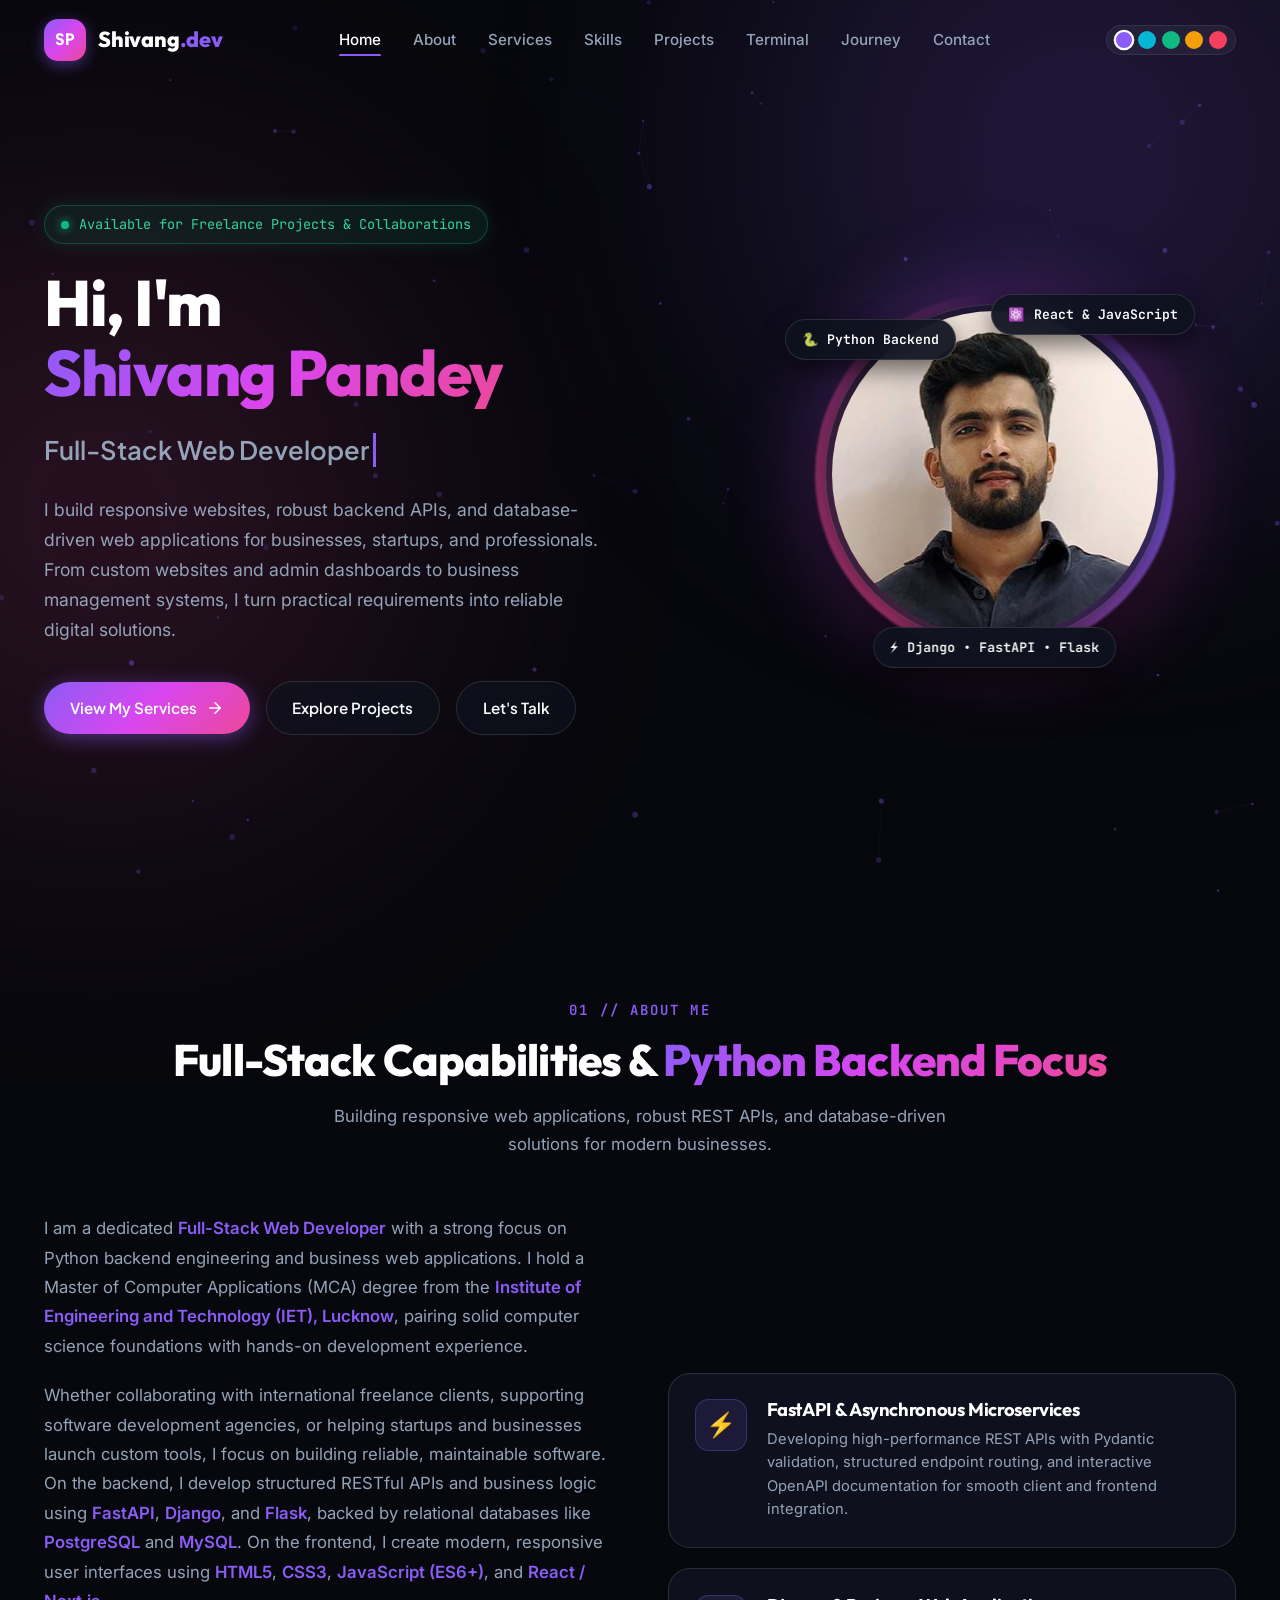
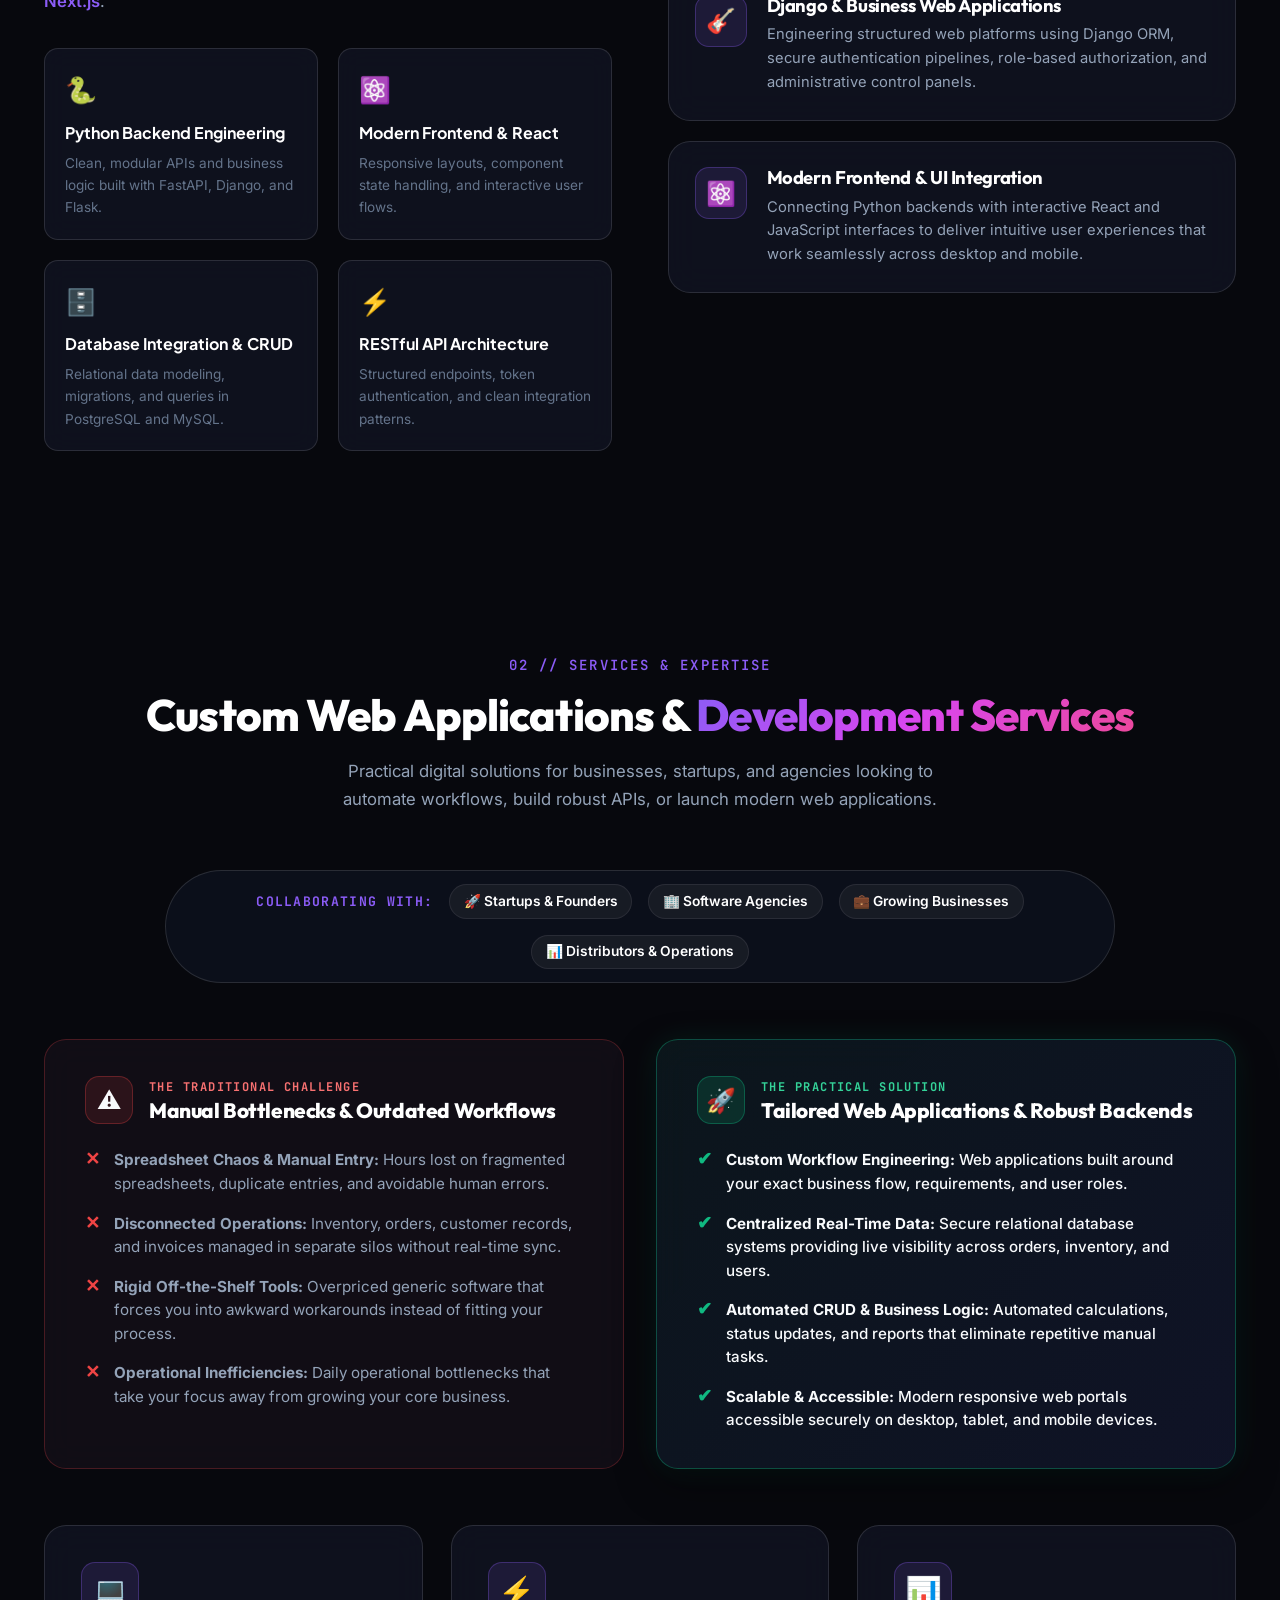
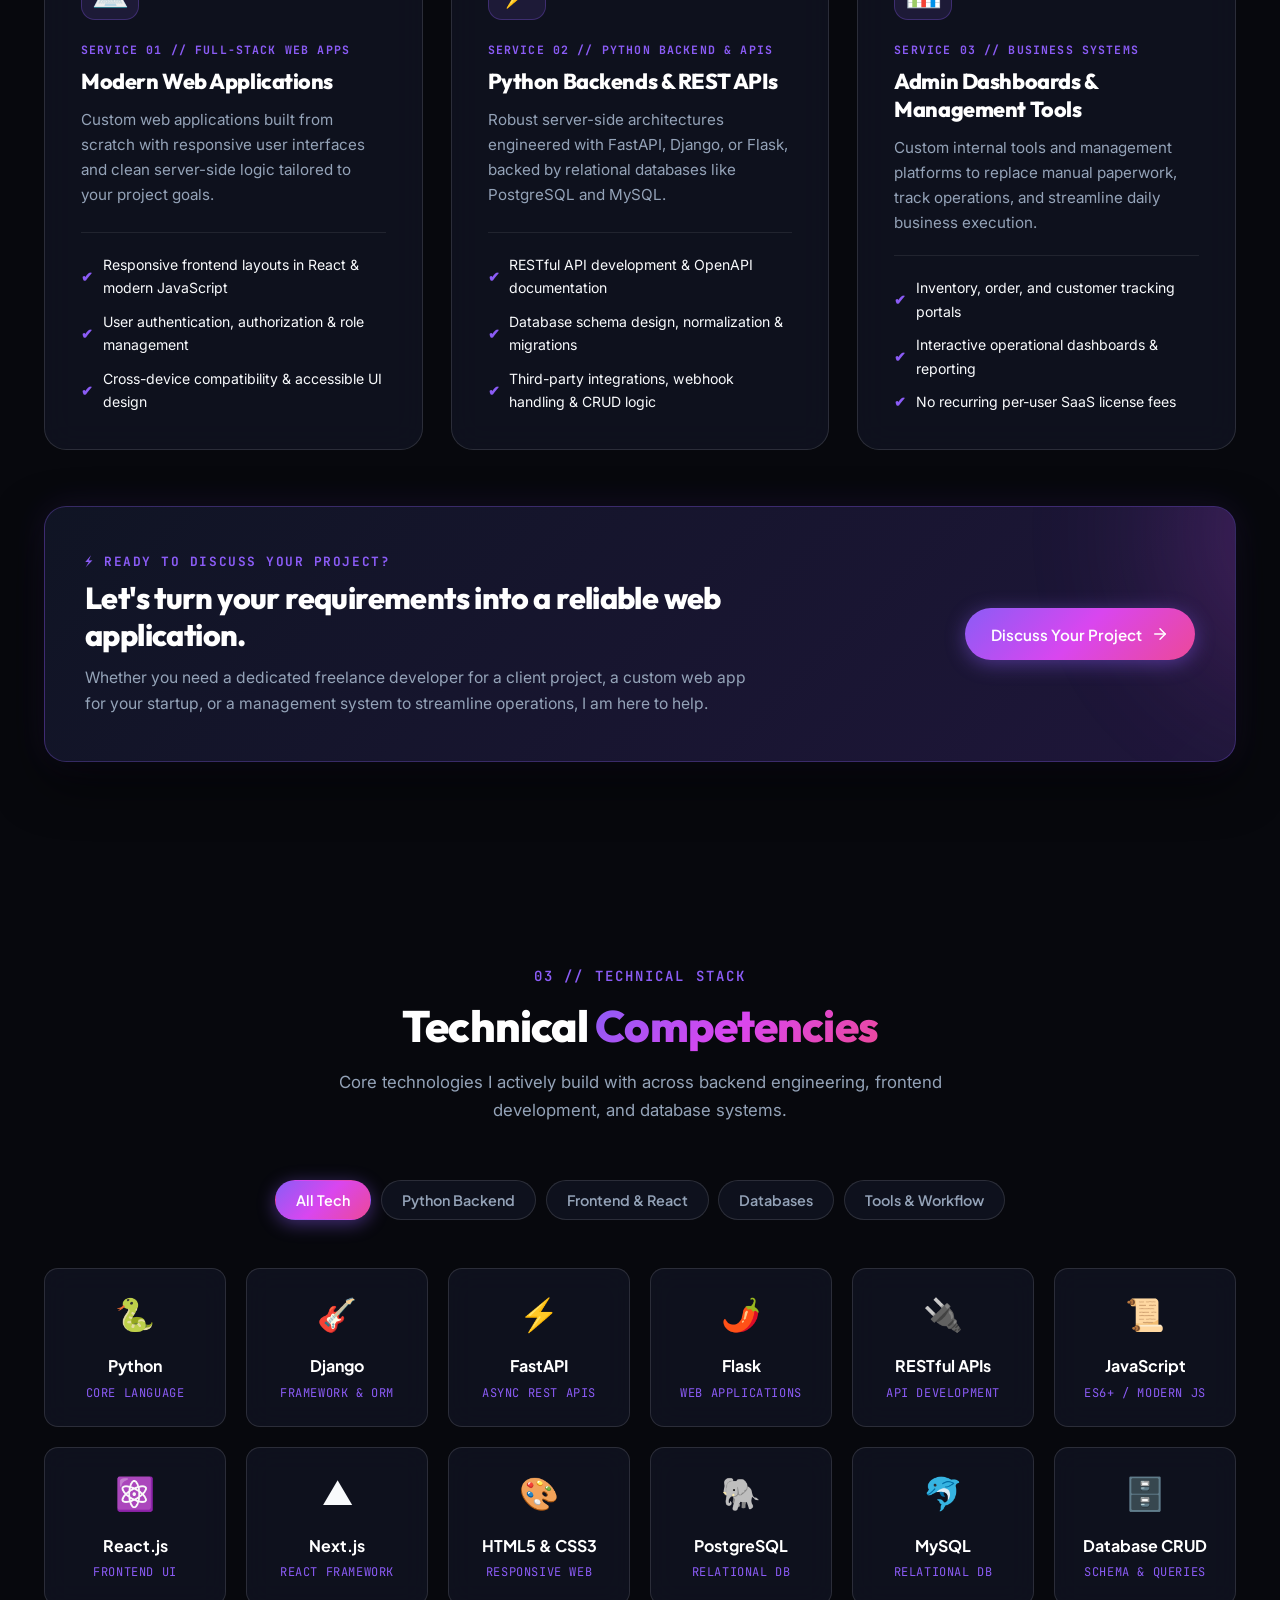
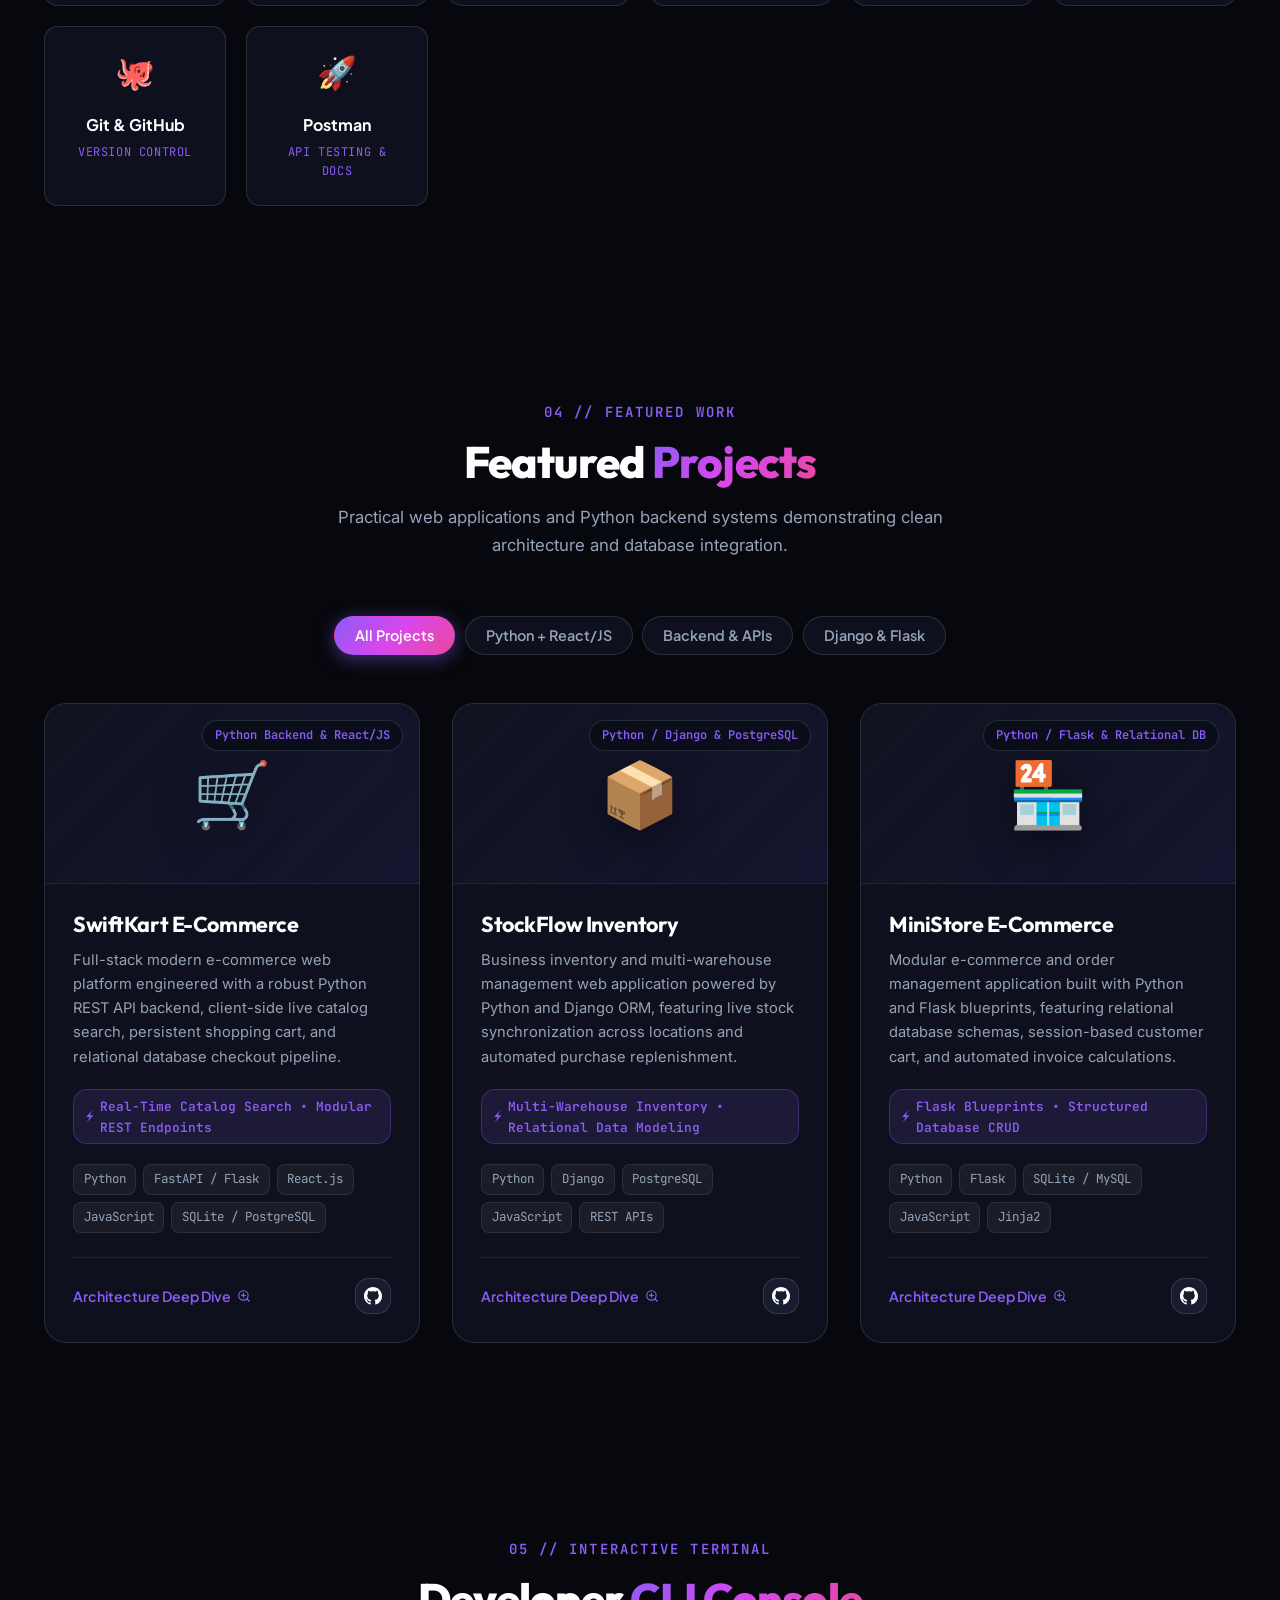
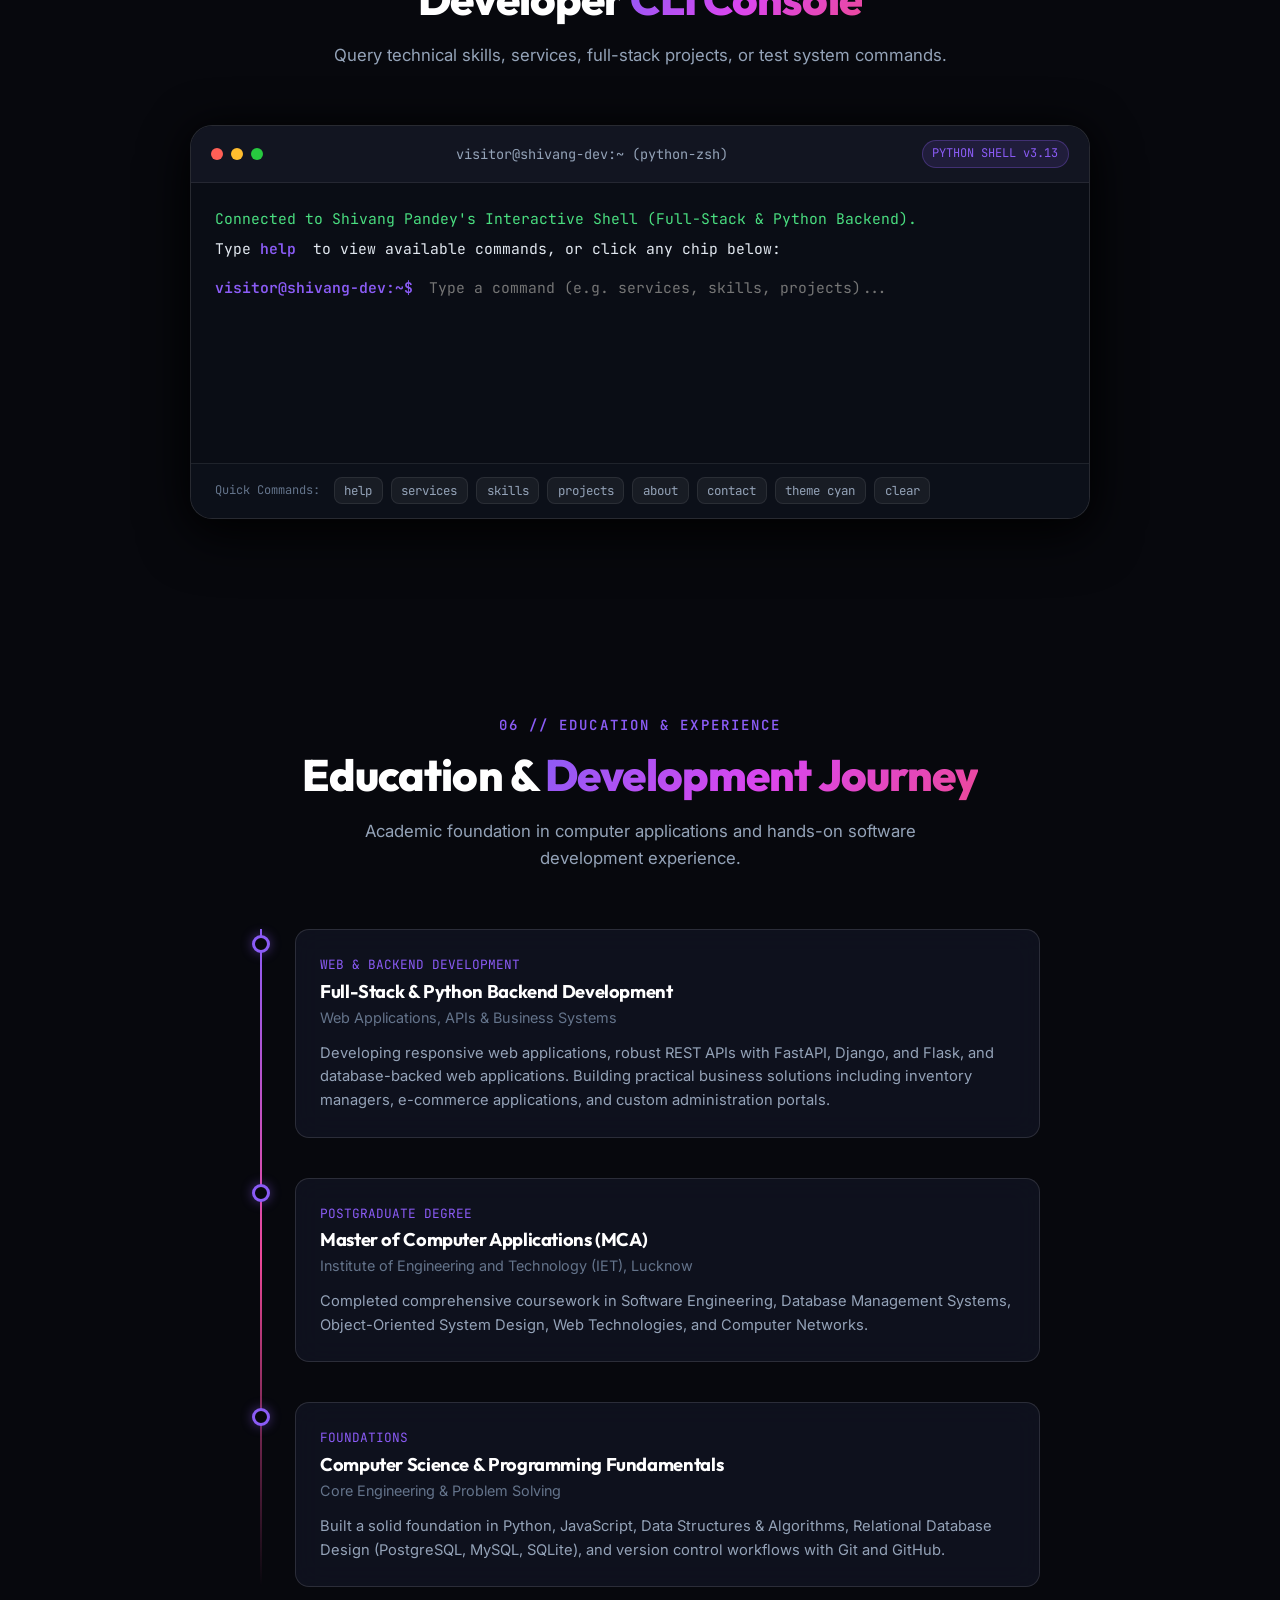
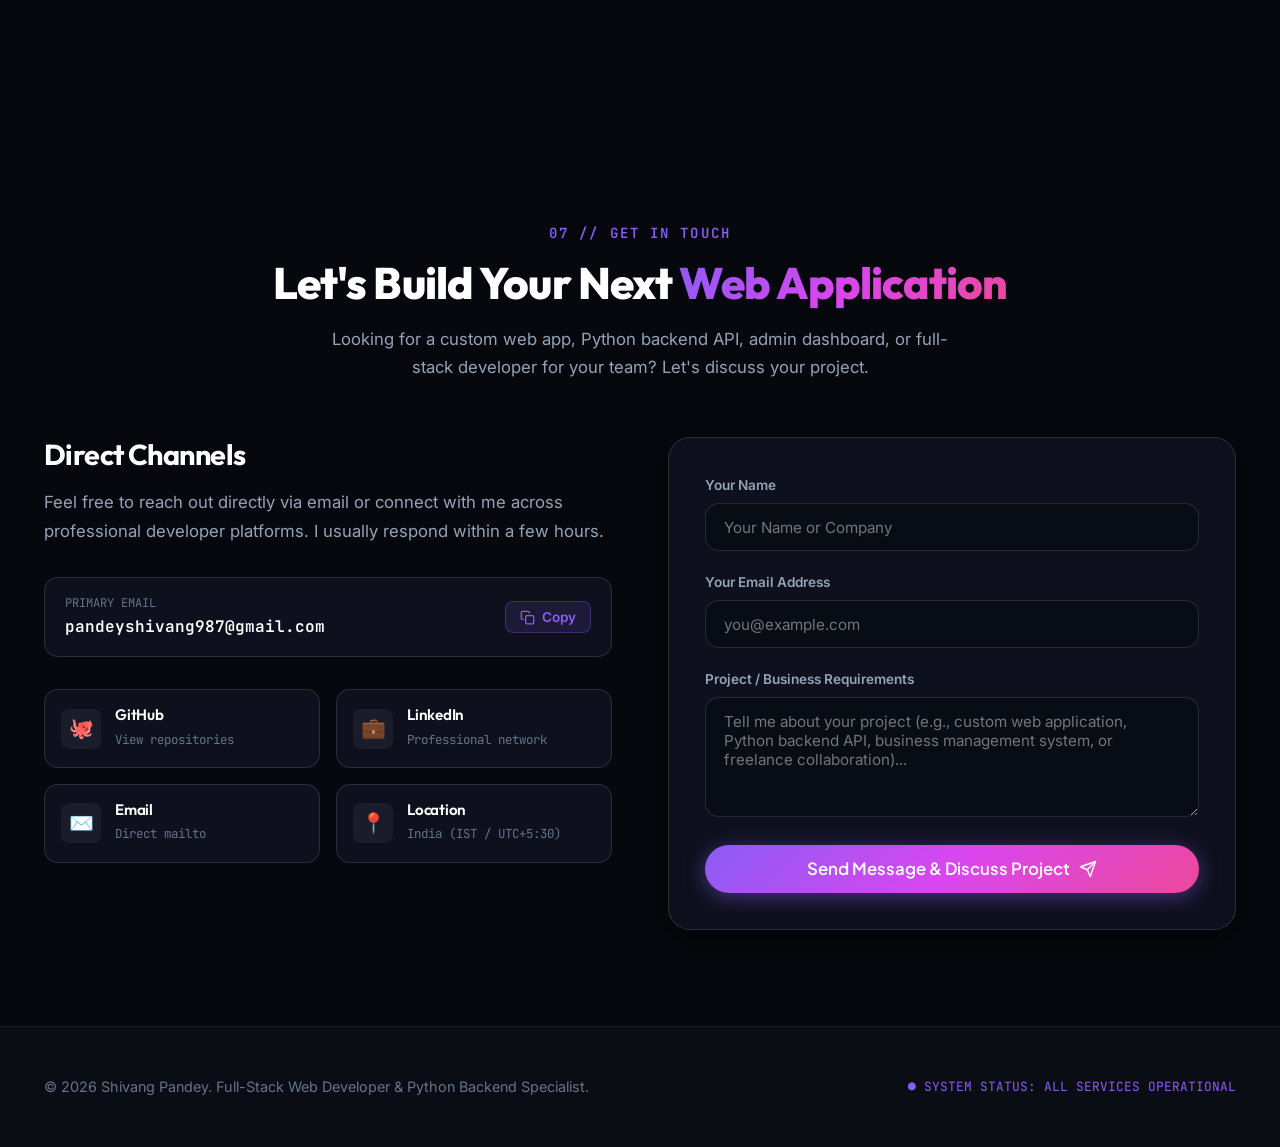
==== index.html @ 9b61086e "Initial commit: Portfolio website" ====
<!DOCTYPE html>
<html lang="en">
<head>
  <meta charset="UTF-8">
  <meta name="viewport" content="width=device-width, initial-scale=1.0">
  <title>Shivang Pandey | Full-Stack Web Developer &amp; Python Backend Specialist</title>
  <meta name="description" content="Official portfolio of Shivang Pandey - Full-Stack Web Developer specializing in Python backend development (FastAPI, Django, Flask), modern web applications (React, JavaScript), and custom business solutions.">
  <meta name="keywords" content="Shivang Pandey, Full-Stack Web Developer, Python Backend Developer, Django, FastAPI, Flask, React, JavaScript, REST APIs, PostgreSQL, MySQL">
  <meta name="author" content="Shivang Pandey">
  <meta name="theme-color" content="#08090e">

  <!-- OpenGraph Meta Tags -->
  <meta property="og:title" content="Shivang Pandey | Full-Stack Web Developer &amp; Python Backend Specialist">
  <meta property="og:description" content="Explore custom web applications, robust Python backends (FastAPI, Django, Flask), React/JS frontends, and database solutions built by Shivang Pandey.">
  <meta property="og:image" content="assets/images/profile.jpg">
  <meta property="og:type" content="website">

  <!-- Favicon (SVG Data URI) -->
  <link rel="icon" href="data:image/svg+xml,<svg xmlns='http://www.w3.org/2000/svg' viewBox='0 0 100 100'><rect width='100' height='100' rx='20' fill='%238b5cf6'/><text x='50%' y='65%' font-size='55' font-weight='bold' fill='%23ffffff' text-anchor='middle' font-family='sans-serif'>SP</text></svg>">

  <!-- Stylesheet -->
  <link rel="stylesheet" href="css/style.css">
</head>
<body>

  <!-- Interactive Constellation Canvas Background -->
  <canvas id="particle-canvas"></canvas>

  <!-- Ambient Radial Glow Orbs -->
  <div class="ambient-glow ambient-glow-1"></div>
  <div class="ambient-glow ambient-glow-2"></div>

  <!-- ==========================================================================
       Glassmorphism Navigation Header
       ========================================================================== -->
  <header class="header">
    <div class="container nav-container">
      <!-- Brand Logo -->
      <a href="#home" class="brand-logo" aria-label="Shivang Pandey Home">
        <div class="logo-icon-wrap">SP</div>
        <span class="logo-text">Shivang<span class="logo-sub">.dev</span></span>
      </a>

      <!-- Desktop Navigation Menu -->
      <ul class="nav-links" id="nav-links">
        <li><a href="#home" class="nav-link active">Home</a></li>
        <li><a href="#about" class="nav-link">About</a></li>
        <li><a href="#services" class="nav-link">Services</a></li>
        <li><a href="#skills" class="nav-link">Skills</a></li>
        <li><a href="#projects" class="nav-link">Projects</a></li>
        <li><a href="#terminal" class="nav-link">Terminal</a></li>
        <li><a href="#journey" class="nav-link">Journey</a></li>
        <li><a href="#contact" class="nav-link">Contact</a></li>
      </ul>

      <!-- Nav Actions (Theme Switcher + Resume CTA) -->
      <div class="nav-actions">
        <!-- Dynamic Theme Accent Picker -->
        <div class="theme-picker" title="Switch Accent Theme">
          <div class="theme-dot active" data-pick="violet" title="Electric Violet"></div>
          <div class="theme-dot" data-pick="cyan" title="Cyber Cyan"></div>
          <div class="theme-dot" data-pick="emerald" title="Matrix Emerald"></div>
          <div class="theme-dot" data-pick="amber" title="Neon Amber"></div>
          <div class="theme-dot" data-pick="rose" title="Sunset Rose"></div>
        </div>

        <!-- Download Resume Action (Temporarily hidden - restore upon request)
        <a href="assets/resume.pdf" target="_blank" download="Shivang_Pandey_Resume.pdf" class="btn btn-secondary" style="padding: 0.55rem 1.1rem; font-size: 0.85rem;">
          <svg width="16" height="16" viewBox="0 0 24 24" fill="none" stroke="currentColor" stroke-width="2" stroke-linecap="round" stroke-linejoin="round"><path d="M21 15v4a2 2 0 0 1-2 2H5a2 2 0 0 1-2-2v-4"></path><polyline points="7 10 12 15 17 10"></polyline><line x1="12" y1="15" x2="12" y2="3"></line></svg>
          <span>CV</span>
        </a>
        -->

        <!-- Mobile Hamburger Button -->
        <div class="mobile-toggle" id="mobile-toggle" aria-label="Toggle navigation menu">
          <span></span>
          <span></span>
          <span></span>
        </div>
      </div>
    </div>
  </header>

  <main>
    <!-- ==========================================================================
         Hero Section - Profile Photo, Bio & Live Counter Stats
         ========================================================================== -->
    <section class="hero" id="home">
      <div class="container hero-grid">
        <!-- Hero Information Left -->
        <div class="hero-content">
          <!-- Availability Status Pill -->
          <div class="hero-badge">
            <span class="status-pulse"></span>
            <span>Available for Freelance Projects &amp; Collaborations</span>
          </div>

          <h1 class="hero-title">
            Hi, I'm <br>
            <span class="gradient-text">Shivang Pandey</span>
          </h1>

          <!-- Typewriter Dynamic Headline -->
          <div class="hero-subtitle">
            <span id="typewriter-text"></span>
            <span class="typewriter-cursor"></span>
          </div>

          <p class="hero-description">
            I build responsive websites, robust backend APIs, and database-driven web applications for businesses, startups, and professionals. From custom websites and admin dashboards to business management systems, I turn practical requirements into reliable digital solutions.
          </p>

          <!-- Hero Action CTAs -->
          <div class="hero-actions">
            <a href="#services" class="btn btn-primary">
              <span>View My Services</span>
              <svg width="18" height="18" viewBox="0 0 24 24" fill="none" stroke="currentColor" stroke-width="2" stroke-linecap="round" stroke-linejoin="round"><line x1="5" y1="12" x2="19" y2="12"></line><polyline points="12 5 19 12 12 19"></polyline></svg>
            </a>
            <a href="#projects" class="btn btn-secondary">
              <span>Explore Projects</span>
            </a>
            <!-- Download CV Action (Temporarily hidden - restore upon request)
            <a href="assets/resume.pdf" target="_blank" download="Shivang_Pandey_Resume.pdf" class="btn btn-secondary">
              <svg width="18" height="18" viewBox="0 0 24 24" fill="none" stroke="currentColor" stroke-width="2" stroke-linecap="round" stroke-linejoin="round"><path d="M14 2H6a2 2 0 0 0-2 2v16a2 2 0 0 0 2 2h12a2 2 0 0 0 2-2V8z"></path><polyline points="14 2 14 8 20 8"></polyline><line x1="16" y1="13" x2="8" y2="13"></line><line x1="16" y1="17" x2="8" y2="17"></line><polyline points="10 9 9 9 8 9"></polyline></svg>
              <span>Download CV</span>
            </a>
            -->
            <a href="#contact" class="btn btn-secondary">
              <span>Let's Talk</span>
            </a>
          </div>
        </div>

        <!-- Hero Visual Right - Glowing Profile Picture with Rotating Conic Ring -->
        <div class="hero-visual">
          <div class="profile-card-wrapper">
            <!-- Multi-layer glowing backdrop -->
            <div class="profile-ambient-glow"></div>
            <!-- Rotating Conic Gradient Ring -->
            <div class="profile-conic-ring"></div>
            <!-- Profile Avatar Frame -->
            <div class="profile-frame">
              <img src="assets/images/profile.jpg" alt="Shivang Pandey - Full-Stack Web Developer &amp; Python Backend Specialist" class="profile-img" width="340" height="340" loading="eager">
            </div>

            <!-- Floating Tech Badges (Non-overlapping Layout) -->
            <div class="floating-chip chip-top-left">
              <span>🐍</span>
              <span>Python Backend</span>
            </div>
            <div class="floating-chip chip-top-right">
              <span>⚛️</span>
              <span>React &amp; JavaScript</span>
            </div>
            <div class="floating-chip chip-bottom">
              <span>⚡</span>
              <span>Django • FastAPI • Flask</span>
            </div>
          </div>
        </div>
      </div>
    </section>

    <!-- ==========================================================================
         About Me Section - Story, Philosophy & Core Capabilities
         ========================================================================== -->
    <section class="about" id="about">
      <div class="container">
        <div class="section-header">
          <div class="section-eyebrow">
            <span>01 // ABOUT ME</span>
          </div>
          <h2 class="section-title">Full-Stack Capabilities &amp; <span class="gradient-text">Python Backend Focus</span></h2>
          <p class="section-desc">Building responsive web applications, robust REST APIs, and database-driven solutions for modern businesses.</p>
        </div>

        <div class="about-grid">
          <!-- Bio & Story -->
          <div class="about-bio">
            <p>
              I am a dedicated <span class="highlight-badge">Full-Stack Web Developer</span> with a strong focus on Python backend engineering and business web applications. I hold a Master of Computer Applications (MCA) degree from the <span class="highlight-badge">Institute of Engineering and Technology (IET), Lucknow</span>, pairing solid computer science foundations with hands-on development experience.
            </p>
            <p>
              Whether collaborating with international freelance clients, supporting software development agencies, or helping startups and businesses launch custom tools, I focus on building reliable, maintainable software. On the backend, I develop structured RESTful APIs and business logic using <span class="highlight-badge">FastAPI</span>, <span class="highlight-badge">Django</span>, and <span class="highlight-badge">Flask</span>, backed by relational databases like <span class="highlight-badge">PostgreSQL</span> and <span class="highlight-badge">MySQL</span>. On the frontend, I create modern, responsive user interfaces using <span class="highlight-badge">HTML5</span>, <span class="highlight-badge">CSS3</span>, <span class="highlight-badge">JavaScript (ES6+)</span>, and <span class="highlight-badge">React / Next.js</span>.
            </p>

            <!-- Highlights Matrix -->
            <div class="about-highlights">
              <div class="highlight-card">
                <div class="highlight-icon">🐍</div>
                <div class="highlight-title">Python Backend Engineering</div>
                <div class="highlight-desc">Clean, modular APIs and business logic built with FastAPI, Django, and Flask.</div>
              </div>
              <div class="highlight-card">
                <div class="highlight-icon">⚛️</div>
                <div class="highlight-title">Modern Frontend &amp; React</div>
                <div class="highlight-desc">Responsive layouts, component state handling, and interactive user flows.</div>
              </div>
              <div class="highlight-card">
                <div class="highlight-icon">🗄️</div>
                <div class="highlight-title">Database Integration &amp; CRUD</div>
                <div class="highlight-desc">Relational data modeling, migrations, and queries in PostgreSQL and MySQL.</div>
              </div>
              <div class="highlight-card">
                <div class="highlight-icon">⚡</div>
                <div class="highlight-title">RESTful API Architecture</div>
                <div class="highlight-desc">Structured endpoints, token authentication, and clean integration patterns.</div>
              </div>
            </div>
          </div>

          <!-- Core Pillars -->
          <div class="pillars-container">
            <div class="pillar-card">
              <div class="pillar-icon-box">⚡</div>
              <div class="pillar-content">
                <h4>FastAPI &amp; Asynchronous Microservices</h4>
                <p>Developing high-performance REST APIs with Pydantic validation, structured endpoint routing, and interactive OpenAPI documentation for smooth client and frontend integration.</p>
              </div>
            </div>

            <div class="pillar-card">
              <div class="pillar-icon-box">🎸</div>
              <div class="pillar-content">
                <h4>Django &amp; Business Web Applications</h4>
                <p>Engineering structured web platforms using Django ORM, secure authentication pipelines, role-based authorization, and administrative control panels.</p>
              </div>
            </div>

            <div class="pillar-card">
              <div class="pillar-icon-box">⚛️</div>
              <div class="pillar-content">
                <h4>Modern Frontend &amp; UI Integration</h4>
                <p>Connecting Python backends with interactive React and JavaScript interfaces to deliver intuitive user experiences that work seamlessly across desktop and mobile.</p>
              </div>
            </div>
          </div>
        </div>
      </div>
    </section>

    <!-- ==========================================================================
         Services & Custom Business Solutions Section
         ========================================================================== -->
    <section class="services" id="services">
      <div class="container">
        <!-- Section Header -->
        <div class="section-header">
          <div class="section-eyebrow">
            <span>02 // SERVICES &amp; EXPERTISE</span>
          </div>
          <h2 class="section-title">Custom Web Applications &amp; <span class="gradient-text">Development Services</span></h2>
          <p class="section-desc">Practical digital solutions for businesses, startups, and agencies looking to automate workflows, build robust APIs, or launch modern web applications.</p>
        </div>

        <!-- Target Audience Strip -->
        <div class="target-audience-bar">
          <span class="target-audience-label">Collaborating With:</span>
          <span class="audience-pill">🚀 Startups &amp; Founders</span>
          <span class="audience-pill">🏢 Software Agencies</span>
          <span class="audience-pill">💼 Growing Businesses</span>
          <span class="audience-pill">📊 Distributors &amp; Operations</span>
        </div>

        <!-- Old Method vs Modern Custom Software (The Transformation) -->
        <div class="transformation-grid">
          <!-- The Traditional Problem -->
          <div class="trans-card trans-card-old">
            <div class="trans-header">
              <div class="trans-icon">⚠️</div>
              <div>
                <div class="trans-tag">The Traditional Challenge</div>
                <h3 class="trans-title">Manual Bottlenecks &amp; Outdated Workflows</h3>
              </div>
            </div>
            <ul class="trans-list">
              <li>
                <span class="trans-badge-icon">✕</span>
                <span><strong>Spreadsheet Chaos &amp; Manual Entry:</strong> Hours lost on fragmented spreadsheets, duplicate entries, and avoidable human errors.</span>
              </li>
              <li>
                <span class="trans-badge-icon">✕</span>
                <span><strong>Disconnected Operations:</strong> Inventory, orders, customer records, and invoices managed in separate silos without real-time sync.</span>
              </li>
              <li>
                <span class="trans-badge-icon">✕</span>
                <span><strong>Rigid Off-the-Shelf Tools:</strong> Overpriced generic software that forces you into awkward workarounds instead of fitting your process.</span>
              </li>
              <li>
                <span class="trans-badge-icon">✕</span>
                <span><strong>Operational Inefficiencies:</strong> Daily operational bottlenecks that take your focus away from growing your core business.</span>
              </li>
            </ul>
          </div>

          <!-- The Custom Web Solution -->
          <div class="trans-card trans-card-new">
            <div class="trans-header">
              <div class="trans-icon">🚀</div>
              <div>
                <div class="trans-tag">The Practical Solution</div>
                <h3 class="trans-title">Tailored Web Applications &amp; Robust Backends</h3>
              </div>
            </div>
            <ul class="trans-list">
              <li>
                <span class="trans-badge-icon">✔</span>
                <span><strong>Custom Workflow Engineering:</strong> Web applications built around your exact business flow, requirements, and user roles.</span>
              </li>
              <li>
                <span class="trans-badge-icon">✔</span>
                <span><strong>Centralized Real-Time Data:</strong> Secure relational database systems providing live visibility across orders, inventory, and users.</span>
              </li>
              <li>
                <span class="trans-badge-icon">✔</span>
                <span><strong>Automated CRUD &amp; Business Logic:</strong> Automated calculations, status updates, and reports that eliminate repetitive manual tasks.</span>
              </li>
              <li>
                <span class="trans-badge-icon">✔</span>
                <span><strong>Scalable &amp; Accessible:</strong> Modern responsive web portals accessible securely on desktop, tablet, and mobile devices.</span>
              </li>
            </ul>
          </div>
        </div>

        <!-- 3 Clear Service Pillars -->
        <div class="business-pillars-grid">
          <!-- Pillar 1 -->
          <div class="b-pillar-card">
            <div class="b-pillar-icon">💻</div>
            <div class="b-pillar-tag">SERVICE 01 // FULL-STACK WEB APPS</div>
            <h3 class="b-pillar-title">Modern Web Applications</h3>
            <p class="b-pillar-desc">Custom web applications built from scratch with responsive user interfaces and clean server-side logic tailored to your project goals.</p>
            <ul class="b-pillar-features">
              <li><span>✔</span> <span>Responsive frontend layouts in React &amp; modern JavaScript</span></li>
              <li><span>✔</span> <span>User authentication, authorization &amp; role management</span></li>
              <li><span>✔</span> <span>Cross-device compatibility &amp; accessible UI design</span></li>
            </ul>
          </div>

          <!-- Pillar 2 -->
          <div class="b-pillar-card">
            <div class="b-pillar-icon">⚡</div>
            <div class="b-pillar-tag">SERVICE 02 // PYTHON BACKEND &amp; APIS</div>
            <h3 class="b-pillar-title">Python Backends &amp; REST APIs</h3>
            <p class="b-pillar-desc">Robust server-side architectures engineered with FastAPI, Django, or Flask, backed by relational databases like PostgreSQL and MySQL.</p>
            <ul class="b-pillar-features">
              <li><span>✔</span> <span>RESTful API development &amp; OpenAPI documentation</span></li>
              <li><span>✔</span> <span>Database schema design, normalization &amp; migrations</span></li>
              <li><span>✔</span> <span>Third-party integrations, webhook handling &amp; CRUD logic</span></li>
            </ul>
          </div>

          <!-- Pillar 3 -->
          <div class="b-pillar-card">
            <div class="b-pillar-icon">📊</div>
            <div class="b-pillar-tag">SERVICE 03 // BUSINESS SYSTEMS</div>
            <h3 class="b-pillar-title">Admin Dashboards &amp; Management Tools</h3>
            <p class="b-pillar-desc">Custom internal tools and management platforms to replace manual paperwork, track operations, and streamline daily business execution.</p>
            <ul class="b-pillar-features">
              <li><span>✔</span> <span>Inventory, order, and customer tracking portals</span></li>
              <li><span>✔</span> <span>Interactive operational dashboards &amp; reporting</span></li>
              <li><span>✔</span> <span>No recurring per-user SaaS license fees</span></li>
            </ul>
          </div>
        </div>

        <!-- Direct Consultation CTA -->
        <div class="consultation-banner">
          <div class="consultation-content">
            <div class="consultation-eyebrow">
              <span>⚡ READY TO DISCUSS YOUR PROJECT?</span>
            </div>
            <h3 class="consultation-title">Let's turn your requirements into a reliable web application.</h3>
            <p class="consultation-desc">Whether you need a dedicated freelance developer for a client project, a custom web app for your startup, or a management system to streamline operations, I am here to help.</p>
          </div>
          <div class="consultation-actions">
            <a href="#contact" class="btn btn-primary">
              <span>Discuss Your Project</span>
              <svg width="18" height="18" viewBox="0 0 24 24" fill="none" stroke="currentColor" stroke-width="2" stroke-linecap="round" stroke-linejoin="round"><line x1="5" y1="12" x2="19" y2="12"></line><polyline points="12 5 19 12 12 19"></polyline></svg>
            </a>
          </div>
        </div>
      </div>
    </section>

    <!-- ==========================================================================
         Skills Matrix Section - Filterable & Categorized
         ========================================================================== -->
    <section class="skills" id="skills">
      <div class="container">
        <div class="section-header">
          <div class="section-eyebrow">
            <span>03 // TECHNICAL STACK</span>
          </div>
          <h2 class="section-title">Technical <span class="gradient-text">Competencies</span></h2>
          <p class="section-desc">Core technologies I actively build with across backend engineering, frontend development, and database systems.</p>
        </div>

        <!-- Filter Tabs -->
        <div class="filter-tabs">
          <button class="filter-tab skill-tab active" data-skill-filter="all">All Tech</button>
          <button class="filter-tab skill-tab" data-skill-filter="backend">Python Backend</button>
          <button class="filter-tab skill-tab" data-skill-filter="frontend">Frontend &amp; React</button>
          <button class="filter-tab skill-tab" data-skill-filter="db">Databases</button>
          <button class="filter-tab skill-tab" data-skill-filter="tools">Tools &amp; Workflow</button>
        </div>

        <!-- Skills Grid -->
        <div class="skills-grid" id="skills-grid">
          <!-- Python -->
          <div class="skill-card" data-skill-cat="backend">
            <div class="skill-icon">🐍</div>
            <div class="skill-name">Python</div>
            <div class="skill-category">Core Language</div>
          </div>

          <!-- Django -->
          <div class="skill-card" data-skill-cat="backend">
            <div class="skill-icon">🎸</div>
            <div class="skill-name">Django</div>
            <div class="skill-category">Framework &amp; ORM</div>
          </div>

          <!-- FastAPI -->
          <div class="skill-card" data-skill-cat="backend">
            <div class="skill-icon">⚡</div>
            <div class="skill-name">FastAPI</div>
            <div class="skill-category">Async REST APIs</div>
          </div>

          <!-- Flask -->
          <div class="skill-card" data-skill-cat="backend">
            <div class="skill-icon">🌶️</div>
            <div class="skill-name">Flask</div>
            <div class="skill-category">Web Applications</div>
          </div>

          <!-- RESTful APIs -->
          <div class="skill-card" data-skill-cat="backend">
            <div class="skill-icon">🔌</div>
            <div class="skill-name">RESTful APIs</div>
            <div class="skill-category">API Development</div>
          </div>

          <!-- JavaScript -->
          <div class="skill-card" data-skill-cat="frontend">
            <div class="skill-icon">📜</div>
            <div class="skill-name">JavaScript</div>
            <div class="skill-category">ES6+ / Modern JS</div>
          </div>

          <!-- React -->
          <div class="skill-card" data-skill-cat="frontend">
            <div class="skill-icon">⚛️</div>
            <div class="skill-name">React.js</div>
            <div class="skill-category">Frontend UI</div>
          </div>

          <!-- Next.js -->
          <div class="skill-card" data-skill-cat="frontend">
            <div class="skill-icon">▲</div>
            <div class="skill-name">Next.js</div>
            <div class="skill-category">React Framework</div>
          </div>

          <!-- HTML5 & CSS3 -->
          <div class="skill-card" data-skill-cat="frontend">
            <div class="skill-icon">🎨</div>
            <div class="skill-name">HTML5 &amp; CSS3</div>
            <div class="skill-category">Responsive Web</div>
          </div>

          <!-- PostgreSQL -->
          <div class="skill-card" data-skill-cat="db">
            <div class="skill-icon">🐘</div>
            <div class="skill-name">PostgreSQL</div>
            <div class="skill-category">Relational DB</div>
          </div>

          <!-- MySQL -->
          <div class="skill-card" data-skill-cat="db">
            <div class="skill-icon">🐬</div>
            <div class="skill-name">MySQL</div>
            <div class="skill-category">Relational DB</div>
          </div>

          <!-- Database CRUD & Integration -->
          <div class="skill-card" data-skill-cat="db">
            <div class="skill-icon">🗄️</div>
            <div class="skill-name">Database CRUD</div>
            <div class="skill-category">Schema &amp; Queries</div>
          </div>

          <!-- Git & GitHub -->
          <div class="skill-card" data-skill-cat="tools">
            <div class="skill-icon">🐙</div>
            <div class="skill-name">Git &amp; GitHub</div>
            <div class="skill-category">Version Control</div>
          </div>

          <!-- Postman -->
          <div class="skill-card" data-skill-cat="tools">
            <div class="skill-icon">🚀</div>
            <div class="skill-name">Postman</div>
            <div class="skill-category">API Testing &amp; Docs</div>
          </div>
        </div>
      </div>
    </section>

    <!-- ==========================================================================
         Featured Flagship Projects Section
         ========================================================================== -->
    <section class="projects" id="projects">
      <div class="container">
        <div class="section-header">
          <div class="section-eyebrow">
            <span>04 // FEATURED WORK</span>
          </div>
          <h2 class="section-title">Featured <span class="gradient-text">Projects</span></h2>
          <p class="section-desc">Practical web applications and Python backend systems demonstrating clean architecture and database integration.</p>
        </div>

        <!-- Project Filtering Tabs -->
        <div class="filter-tabs">
          <button class="filter-tab project-tab active" data-filter="all">All Projects</button>
          <button class="filter-tab project-tab" data-filter="fullstack">Python + React/JS</button>
          <button class="filter-tab project-tab" data-filter="backend">Backend &amp; APIs</button>
          <button class="filter-tab project-tab" data-filter="flask">Django &amp; Flask</button>
        </div>

        <!-- Projects Grid -->
        <div class="projects-grid">
          <!-- Project 1: SwiftKart -->
          <article class="project-card" data-category="fullstack backend">
            <div class="project-header-preview">
              <span class="project-banner-icon">🛒</span>
              <span class="project-tag-badge">Python Backend &amp; React/JS</span>
            </div>
            <div class="project-body">
              <h3 class="project-title">SwiftKart E-Commerce</h3>
              <p class="project-desc">
                Full-stack modern e-commerce web platform engineered with a robust Python REST API backend, client-side live catalog search, persistent shopping cart, and relational database checkout pipeline.
              </p>
              <div class="project-metric">
                <span>⚡</span>
                <span>Real-Time Catalog Search &bull; Modular REST Endpoints</span>
              </div>
              <div class="project-tech">
                <span class="tech-pill">Python</span>
                <span class="tech-pill">FastAPI / Flask</span>
                <span class="tech-pill">React.js</span>
                <span class="tech-pill">JavaScript</span>
                <span class="tech-pill">SQLite / PostgreSQL</span>
              </div>
              <div class="project-footer">
                <button class="btn-quickview" data-project="swiftkart">
                  <span>Architecture Deep Dive</span>
                  <svg width="14" height="14" viewBox="0 0 24 24" fill="none" stroke="currentColor" stroke-width="2" stroke-linecap="round" stroke-linejoin="round"><circle cx="11" cy="11" r="8"></circle><line x1="21" y1="21" x2="16.65" y2="16.65"></line><line x1="11" y1="8" x2="11" y2="14"></line><line x1="8" y1="11" x2="14" y2="11"></line></svg>
                </button>
                <div class="project-links">
                  <a href="https://github.com" target="_blank" class="link-icon" title="View Source Code" aria-label="GitHub Source">
                    <svg width="18" height="18" viewBox="0 0 24 24" fill="currentColor"><path d="M12 0C5.37 0 0 5.37 0 12c0 5.31 3.435 9.795 8.205 11.385.6.105.825-.255.825-.57 0-.285-.015-1.23-.015-2.235-3.015.555-3.795-.735-4.035-1.41-.135-.345-.72-1.41-1.23-1.695-.42-.225-1.02-.78-.015-.795.945-.015 1.62.87 1.845 1.23 1.08 1.815 2.805 1.305 3.495.99.105-.78.42-1.305.765-1.605-2.67-.3-5.46-1.335-5.46-5.925 0-1.305.465-2.385 1.23-3.225-.12-.3-.54-1.53.12-3.18 0 0 1.005-.315 3.3 1.23.96-.27 1.98-.405 3-.405s2.04.135 3 .405c2.295-1.56 3.3-1.23 3.3-1.23.66 1.65.24 2.88.12 3.18.765.84 1.23 1.905 1.23 3.225 0 4.605-2.805 5.625-5.475 5.925.435.375.81 1.095.81 2.22 0 1.605-.015 2.895-.015 3.3 0 .315.225.69.825.57A12.02 12.02 0 0024 12c0-6.63-5.37-12-12-12z"/></svg>
                  </a>
                </div>
              </div>
            </div>
          </article>

          <!-- Project 2: StockFlow -->
          <article class="project-card" data-category="backend flask">
            <div class="project-header-preview">
              <span class="project-banner-icon">📦</span>
              <span class="project-tag-badge">Python / Django &amp; PostgreSQL</span>
            </div>
            <div class="project-body">
              <h3 class="project-title">StockFlow Inventory</h3>
              <p class="project-desc">
                Business inventory and multi-warehouse management web application powered by Python and Django ORM, featuring live stock synchronization across locations and automated purchase replenishment.
              </p>
              <div class="project-metric">
                <span>⚡</span>
                <span>Multi-Warehouse Inventory &bull; Relational Data Modeling</span>
              </div>
              <div class="project-tech">
                <span class="tech-pill">Python</span>
                <span class="tech-pill">Django</span>
                <span class="tech-pill">PostgreSQL</span>
                <span class="tech-pill">JavaScript</span>
                <span class="tech-pill">REST APIs</span>
              </div>
              <div class="project-footer">
                <button class="btn-quickview" data-project="stockflow">
                  <span>Architecture Deep Dive</span>
                  <svg width="14" height="14" viewBox="0 0 24 24" fill="none" stroke="currentColor" stroke-width="2" stroke-linecap="round" stroke-linejoin="round"><circle cx="11" cy="11" r="8"></circle><line x1="21" y1="21" x2="16.65" y2="16.65"></line><line x1="11" y1="8" x2="11" y2="14"></line><line x1="8" y1="11" x2="14" y2="11"></line></svg>
                </button>
                <div class="project-links">
                  <a href="https://github.com" target="_blank" class="link-icon" title="View Source Code" aria-label="GitHub Source">
                    <svg width="18" height="18" viewBox="0 0 24 24" fill="currentColor"><path d="M12 0C5.37 0 0 5.37 0 12c0 5.31 3.435 9.795 8.205 11.385.6.105.825-.255.825-.57 0-.285-.015-1.23-.015-2.235-3.015.555-3.795-.735-4.035-1.41-.135-.345-.72-1.41-1.23-1.695-.42-.225-1.02-.78-.015-.795.945-.015 1.62.87 1.845 1.23 1.08 1.815 2.805 1.305 3.495.99.105-.78.42-1.305.765-1.605-2.67-.3-5.46-1.335-5.46-5.925 0-1.305.465-2.385 1.23-3.225-.12-.3-.54-1.53.12-3.18 0 0 1.005-.315 3.3 1.23.96-.27 1.98-.405 3-.405s2.04.135 3 .405c2.295-1.56 3.3-1.23 3.3-1.23.66 1.65.24 2.88.12 3.18.765.84 1.23 1.905 1.23 3.225 0 4.605-2.805 5.625-5.475 5.925.435.375.81 1.095.81 2.22 0 1.605-.015 2.895-.015 3.3 0 .315.225.69.825.57A12.02 12.02 0 0024 12c0-6.63-5.37-12-12-12z"/></svg>
                  </a>
                </div>
              </div>
            </div>
          </article>

          <!-- Project 3: MiniStore -->
          <article class="project-card" data-category="backend flask">
            <div class="project-header-preview">
              <span class="project-banner-icon">🏪</span>
              <span class="project-tag-badge">Python / Flask &amp; Relational DB</span>
            </div>
            <div class="project-body">
              <h3 class="project-title">MiniStore E-Commerce</h3>
              <p class="project-desc">
                Modular e-commerce and order management application built with Python and Flask blueprints, featuring relational database schemas, session-based customer cart, and automated invoice calculations.
              </p>
              <div class="project-metric">
                <span>⚡</span>
                <span>Flask Blueprints &bull; Structured Database CRUD</span>
              </div>
              <div class="project-tech">
                <span class="tech-pill">Python</span>
                <span class="tech-pill">Flask</span>
                <span class="tech-pill">SQLite / MySQL</span>
                <span class="tech-pill">JavaScript</span>
                <span class="tech-pill">Jinja2</span>
              </div>
              <div class="project-footer">
                <button class="btn-quickview" data-project="ministore">
                  <span>Architecture Deep Dive</span>
                  <svg width="14" height="14" viewBox="0 0 24 24" fill="none" stroke="currentColor" stroke-width="2" stroke-linecap="round" stroke-linejoin="round"><circle cx="11" cy="11" r="8"></circle><line x1="21" y1="21" x2="16.65" y2="16.65"></line><line x1="11" y1="8" x2="11" y2="14"></line><line x1="8" y1="11" x2="14" y2="11"></line></svg>
                </button>
                <div class="project-links">
                  <a href="https://github.com" target="_blank" class="link-icon" title="View Source Code" aria-label="GitHub Source">
                    <svg width="18" height="18" viewBox="0 0 24 24" fill="currentColor"><path d="M12 0C5.37 0 0 5.37 0 12c0 5.31 3.435 9.795 8.205 11.385.6.105.825-.255.825-.57 0-.285-.015-1.23-.015-2.235-3.015.555-3.795-.735-4.035-1.41-.135-.345-.72-1.41-1.23-1.695-.42-.225-1.02-.78-.015-.795.945-.015 1.62.87 1.845 1.23 1.08 1.815 2.805 1.305 3.495.99.105-.78.42-1.305.765-1.605-2.67-.3-5.46-1.335-5.46-5.925 0-1.305.465-2.385 1.23-3.225-.12-.3-.54-1.53.12-3.18 0 0 1.005-.315 3.3 1.23.96-.27 1.98-.405 3-.405s2.04.135 3 .405c2.295-1.56 3.3-1.23 3.3-1.23.66 1.65.24 2.88.12 3.18.765.84 1.23 1.905 1.23 3.225 0 4.605-2.805 5.625-5.475 5.925.435.375.81 1.095.81 2.22 0 1.605-.015 2.895-.015 3.3 0 .315.225.69.825.57A12.02 12.02 0 0024 12c0-6.63-5.37-12-12-12z"/></svg>
                  </a>
                </div>
              </div>
            </div>
          </article>
        </div>
      </div>
    </section>

    <!-- ==========================================================================
         Interactive Recruiter CLI Terminal
         ========================================================================== -->
    <section class="terminal-section" id="terminal">
      <div class="container">
        <div class="section-header">
          <div class="section-eyebrow">
            <span>05 // INTERACTIVE TERMINAL</span>
          </div>
          <h2 class="section-title">Developer <span class="gradient-text">CLI Console</span></h2>
          <p class="section-desc">Query technical skills, services, full-stack projects, or test system commands.</p>
        </div>

        <div class="terminal-card">
          <!-- Terminal Header with macOS dots -->
          <div class="terminal-header">
            <div class="terminal-dots">
              <span class="t-dot t-red"></span>
              <span class="t-dot t-yellow"></span>
              <span class="t-dot t-green"></span>
            </div>
            <div class="terminal-title">visitor@shivang-dev:~ (python-zsh)</div>
            <div class="terminal-badge">PYTHON SHELL v3.13</div>
          </div>

          <!-- Terminal Screen Body -->
          <div class="terminal-body" id="terminal-body">
            <div class="terminal-output" id="terminal-output">
              <div class="terminal-line"><span class="cmd-success">Connected to Shivang Pandey's Interactive Shell (Full-Stack &amp; Python Backend).</span></div>
              <div class="terminal-line">Type <span class="cmd-prefix">help</span> to view available commands, or click any chip below:</div>
            </div>
            <!-- Live Prompt Input -->
            <div class="terminal-input-row">
              <span class="cmd-prefix">visitor@shivang-dev:~$</span>
              <input type="text" id="terminal-input" class="terminal-input" placeholder="Type a command (e.g. services, skills, projects)..." autocomplete="off" spellcheck="false" aria-label="Terminal command input">
            </div>
          </div>

          <!-- Quick Command Chips Helper -->
          <div class="terminal-chips">
            <span class="chip-label">Quick Commands:</span>
            <button class="term-chip" data-cmd="help">help</button>
            <button class="term-chip" data-cmd="services">services</button>
            <button class="term-chip" data-cmd="skills">skills</button>
            <button class="term-chip" data-cmd="projects">projects</button>
            <!-- <button class="term-chip" data-cmd="resume">resume</button> -->
            <button class="term-chip" data-cmd="about">about</button>
            <button class="term-chip" data-cmd="contact">contact</button>
            <button class="term-chip" data-cmd="theme cyan">theme cyan</button>
            <button class="term-chip" data-cmd="clear">clear</button>
          </div>
        </div>
      </div>
    </section>

    <!-- ==========================================================================
         Journey & Experience Timeline
         ========================================================================== -->
    <section class="timeline-section" id="journey">
      <div class="container">
        <div class="section-header">
          <div class="section-eyebrow">
            <span>06 // EDUCATION &amp; EXPERIENCE</span>
          </div>
          <h2 class="section-title">Education &amp; <span class="gradient-text">Development Journey</span></h2>
          <p class="section-desc">Academic foundation in computer applications and hands-on software development experience.</p>
        </div>

        <div class="timeline-container">
          <!-- Timeline Item 1 -->
          <div class="timeline-item">
            <div class="timeline-dot"></div>
            <div class="timeline-card">
              <div class="timeline-date">WEB &amp; BACKEND DEVELOPMENT</div>
              <h3 class="timeline-role">Full-Stack &amp; Python Backend Development</h3>
              <div class="timeline-place">Web Applications, APIs &amp; Business Systems</div>
              <p class="timeline-desc">
                Developing responsive web applications, robust REST APIs with FastAPI, Django, and Flask, and database-backed web applications. Building practical business solutions including inventory managers, e-commerce applications, and custom administration portals.
              </p>
            </div>
          </div>

          <!-- Timeline Item 2 -->
          <div class="timeline-item">
            <div class="timeline-dot"></div>
            <div class="timeline-card">
              <div class="timeline-date">POSTGRADUATE DEGREE</div>
              <h3 class="timeline-role">Master of Computer Applications (MCA)</h3>
              <div class="timeline-place">Institute of Engineering and Technology (IET), Lucknow</div>
              <p class="timeline-desc">
                Completed comprehensive coursework in Software Engineering, Database Management Systems, Object-Oriented System Design, Web Technologies, and Computer Networks.
              </p>
            </div>
          </div>

          <!-- Timeline Item 3 -->
          <div class="timeline-item">
            <div class="timeline-dot"></div>
            <div class="timeline-card">
              <div class="timeline-date">FOUNDATIONS</div>
              <h3 class="timeline-role">Computer Science &amp; Programming Fundamentals</h3>
              <div class="timeline-place">Core Engineering &amp; Problem Solving</div>
              <p class="timeline-desc">
                Built a solid foundation in Python, JavaScript, Data Structures &amp; Algorithms, Relational Database Design (PostgreSQL, MySQL, SQLite), and version control workflows with Git and GitHub.
              </p>
            </div>
          </div>
        </div>
      </div>
    </section>

    <!-- ==========================================================================
         Contact & Connect Section
         ========================================================================== -->
    <section class="contact" id="contact">
      <div class="container">
        <div class="section-header">
          <div class="section-eyebrow">
            <span>07 // GET IN TOUCH</span>
          </div>
          <h2 class="section-title">Let's Build Your Next <span class="gradient-text">Web Application</span></h2>
          <p class="section-desc">Looking for a custom web app, Python backend API, admin dashboard, or full-stack developer for your team? Let's discuss your project.</p>
        </div>

        <div class="contact-grid">
          <!-- Left Contact Info -->
          <div class="contact-info">
            <h3>Direct Channels</h3>
            <p>
              Feel free to reach out directly via email or connect with me across professional developer platforms. I usually respond within a few hours.
            </p>

            <!-- Quick Copy Email Widget -->
            <div class="email-copy-box">
              <div class="email-content">
                <span class="email-label">Primary Email</span>
                <span class="email-address">pandeyshivang987@gmail.com</span>
              </div>
              <button class="btn-copy" id="btn-copy-email" title="Copy email address">
                <svg width="15" height="15" viewBox="0 0 24 24" fill="none" stroke="currentColor" stroke-width="2" stroke-linecap="round" stroke-linejoin="round"><rect x="9" y="9" width="13" height="13" rx="2" ry="2"></rect><path d="M5 15H4a2 2 0 0 1-2-2V4a2 2 0 0 1 2-2h9a2 2 0 0 1 2 2v1"></path></svg>
                <span>Copy</span>
              </button>
            </div>

            <!-- Social Links Grid -->
            <div class="social-links-grid">
              <a href="https://github.com" target="_blank" class="social-item">
                <div class="social-icon-box">🐙</div>
                <div class="social-meta">
                  <h5>GitHub</h5>
                  <span>View repositories</span>
                </div>
              </a>

              <a href="https://linkedin.com" target="_blank" class="social-item">
                <div class="social-icon-box">💼</div>
                <div class="social-meta">
                  <h5>LinkedIn</h5>
                  <span>Professional network</span>
                </div>
              </a>

              <a href="mailto:pandeyshivang987@gmail.com" class="social-item">
                <div class="social-icon-box">✉️</div>
                <div class="social-meta">
                  <h5>Email</h5>
                  <span>Direct mailto</span>
                </div>
              </a>

              <div class="social-item">
                <div class="social-icon-box">📍</div>
                <div class="social-meta">
                  <h5>Location</h5>
                  <span>India (IST / UTC+5:30)</span>
                </div>
              </div>
            </div>
          </div>

          <!-- Right Contact Form -->
          <div class="contact-form-card">
            <form id="contact-form">
              <div class="form-group">
                <label for="form-name" class="form-label">Your Name</label>
                <input type="text" id="form-name" class="form-control" placeholder="Your Name or Company" required>
              </div>

              <div class="form-group">
                <label for="form-email" class="form-label">Your Email Address</label>
                <input type="email" id="form-email" class="form-control" placeholder="you@example.com" required>
              </div>

              <div class="form-group">
                <label for="form-message" class="form-label">Project / Business Requirements</label>
                <textarea id="form-message" class="form-control" placeholder="Tell me about your project (e.g., custom web application, Python backend API, business management system, or freelance collaboration)..." required></textarea>
              </div>

              <button type="submit" class="btn btn-primary btn-submit-contact" style="width: 100%;">
                <span>Send Message &amp; Discuss Project</span>
                <svg width="18" height="18" viewBox="0 0 24 24" fill="none" stroke="currentColor" stroke-width="2" stroke-linecap="round" stroke-linejoin="round"><line x1="22" y1="2" x2="11" y2="13"></line><polygon points="22 2 15 22 11 13 2 9 22 2"></polygon></svg>
              </button>
            </form>
          </div>
        </div>
      </div>
    </section>
  </main>

  <!-- ==========================================================================
       Project Quick-View Modal Dialog (Accessible)
       ========================================================================== -->
  <div class="modal-overlay" id="project-modal" role="dialog" aria-modal="true" aria-labelledby="modal-title">
    <div class="modal-dialog">
      <button class="modal-close-btn" id="modal-close-btn" aria-label="Close project modal">&times;</button>
      
      <div class="modal-header-banner">
        <span class="modal-badge" id="modal-badge">Architecture Breakdown</span>
        <h3 class="modal-title" id="modal-title">Project Title</h3>
      </div>

      <div class="modal-content">
        <h4 class="modal-section-title">Overview &amp; Problem Solved</h4>
        <p class="modal-desc" id="modal-desc">Detailed project description will be inserted dynamically.</p>

        <h4 class="modal-section-title">Key Technical Innovations</h4>
        <ul class="modal-features-list" id="modal-features"></ul>

        <h4 class="modal-section-title">Performance Metrics</h4>
        <div class="modal-metrics-grid" id="modal-metrics"></div>

        <h4 class="modal-section-title">Technology Stack</h4>
        <div class="project-tech" id="modal-tech"></div>

        <div class="modal-actions">
          <a href="https://github.com" target="_blank" class="btn btn-primary" id="modal-github-btn">
            <span>View Source on GitHub</span>
            <svg width="16" height="16" viewBox="0 0 24 24" fill="currentColor"><path d="M12 0C5.37 0 0 5.37 0 12c0 5.31 3.435 9.795 8.205 11.385.6.105.825-.255.825-.57 0-.285-.015-1.23-.015-2.235-3.015.555-3.795-.735-4.035-1.41-.135-.345-.72-1.41-1.23-1.695-.42-.225-1.02-.78-.015-.795.945-.015 1.62.87 1.845 1.23 1.08 1.815 2.805 1.305 3.495.99.105-.78.42-1.305.765-1.605-2.67-.3-5.46-1.335-5.46-5.925 0-1.305.465-2.385 1.23-3.225-.12-.3-.54-1.53.12-3.18 0 0 1.005-.315 3.3 1.23.96-.27 1.98-.405 3-.405s2.04.135 3 .405c2.295-1.56 3.3-1.23 3.3-1.23.66 1.65.24 2.88.12 3.18.765.84 1.23 1.905 1.23 3.225 0 4.605-2.805 5.625-5.475 5.925.435.375.81 1.095.81 2.22 0 1.605-.015 2.895-.015 3.3 0 .315.225.69.825.57A12.02 12.02 0 0024 12c0-6.63-5.37-12-12-12z"/></svg>
          </a>
        </div>
      </div>
    </div>
  </div>

  <!-- Back To Top Floating Action Button -->
  <button class="back-to-top" id="back-to-top" aria-label="Back to top">
    <svg width="22" height="22" viewBox="0 0 24 24" fill="none" stroke="currentColor" stroke-width="2.5" stroke-linecap="round" stroke-linejoin="round"><line x1="12" y1="19" x2="12" y2="5"></line><polyline points="5 12 12 5 19 12"></polyline></svg>
  </button>

  <!-- ==========================================================================
       Footer Section
       ========================================================================== -->
  <footer class="footer">
    <div class="container footer-container">
      <div class="footer-copy">
        &copy; <span id="current-year">2026</span> Shivang Pandey. Full-Stack Web Developer &amp; Python Backend Specialist.
      </div>
      <div class="footer-badge">
        <span>● SYSTEM STATUS: ALL SERVICES OPERATIONAL</span>
      </div>
    </div>
  </footer>

  <!-- Scripts -->
  <script src="js/particles.js"></script>
  <script src="js/terminal.js"></script>
  <script src="js/main.js"></script>
</body>
</html>
---- css/style.css ----
/* ==========================================================================
   Shivang Pandey - Next-Level Developer Portfolio
   Cyberpunk Luxury Glassmorphism & High-Performance Design System
   ========================================================================== */

@import url('https://fonts.googleapis.com/css2?family=Inter:wght@300;400;500;600;700&family=JetBrains+Mono:wght@400;500;600&family=Outfit:wght@400;500;600;700;800;900&family=Plus+Jakarta+Sans:wght@500;600;700;800&display=swap');

/* --- CSS Root Variables & Dynamic Accent Palettes --- */
:root {
  /* Default Palette: Electric Violet / Cyber Pink */
  --accent-primary: #8b5cf6;
  --accent-secondary: #ec4899;
  --accent-gradient: linear-gradient(135deg, #8b5cf6 0%, #d946ef 50%, #ec4899 100%);
  --accent-glow: rgba(139, 92, 246, 0.45);
  --accent-soft: rgba(139, 92, 246, 0.12);
  --accent-border: rgba(139, 92, 246, 0.3);

  /* Core Dark Obsidian Palette */
  --bg-darkest: #07080d;
  --bg-primary: #0b0d14;
  --bg-secondary: #101420;
  --bg-card: rgba(18, 22, 36, 0.72);
  --bg-card-hover: rgba(26, 32, 52, 0.85);
  --bg-glass: rgba(15, 19, 32, 0.65);
  
  /* Borders & Highlights */
  --border-subtle: rgba(255, 255, 255, 0.08);
  --border-glass: rgba(255, 255, 255, 0.12);
  --border-hover: rgba(255, 255, 255, 0.25);
  
  /* Text Colors */
  --text-primary: #f8fafc;
  --text-secondary: #94a3b8;
  --text-muted: #64748b;
  --text-light: #ffffff;

  /* Typography */
  --font-display: 'Outfit', -apple-system, BlinkMacSystemFont, sans-serif;
  --font-heading: 'Plus Jakarta Sans', sans-serif;
  --font-body: 'Inter', -apple-system, BlinkMacSystemFont, sans-serif;
  --font-mono: 'JetBrains Mono', monospace;

  /* Elevation & Shadows */
  --shadow-sm: 0 4px 12px rgba(0, 0, 0, 0.35);
  --shadow-md: 0 10px 30px rgba(0, 0, 0, 0.5);
  --shadow-lg: 0 20px 50px rgba(0, 0, 0, 0.65);
  --shadow-glow: 0 0 35px var(--accent-glow);

  /* Layout & Sizing */
  --container-max: 1240px;
  --nav-height: 80px;
  --radius-sm: 8px;
  --radius-md: 14px;
  --radius-lg: 22px;
  --radius-full: 9999px;

  /* Transitions */
  --ease-spring: cubic-bezier(0.175, 0.885, 0.32, 1.275);
  --ease-smooth: cubic-bezier(0.4, 0, 0.2, 1);
  --transition-fast: 0.2s var(--ease-smooth);
  --transition-normal: 0.35s var(--ease-smooth);
}

/* Palette Themes (Applied dynamically via [data-theme]) */
[data-theme="cyan"] {
  --accent-primary: #06b6d4;
  --accent-secondary: #3b82f6;
  --accent-gradient: linear-gradient(135deg, #06b6d4 0%, #0284c7 50%, #3b82f6 100%);
  --accent-glow: rgba(6, 182, 212, 0.45);
  --accent-soft: rgba(6, 182, 212, 0.12);
  --accent-border: rgba(6, 182, 212, 0.35);
}

[data-theme="emerald"] {
  --accent-primary: #10b981;
  --accent-secondary: #06b6d4;
  --accent-gradient: linear-gradient(135deg, #10b981 0%, #059669 50%, #06b6d4 100%);
  --accent-glow: rgba(16, 185, 129, 0.45);
  --accent-soft: rgba(16, 185, 129, 0.12);
  --accent-border: rgba(16, 185, 129, 0.35);
}

[data-theme="amber"] {
  --accent-primary: #f59e0b;
  --accent-secondary: #ef4444;
  --accent-gradient: linear-gradient(135deg, #f59e0b 0%, #f97316 50%, #ef4444 100%);
  --accent-glow: rgba(245, 158, 11, 0.45);
  --accent-soft: rgba(245, 158, 11, 0.12);
  --accent-border: rgba(245, 158, 11, 0.35);
}

[data-theme="rose"] {
  --accent-primary: #f43f5e;
  --accent-secondary: #8b5cf6;
  --accent-gradient: linear-gradient(135deg, #f43f5e 0%, #e11d48 50%, #8b5cf6 100%);
  --accent-glow: rgba(244, 63, 94, 0.45);
  --accent-soft: rgba(244, 63, 94, 0.12);
  --accent-border: rgba(244, 63, 94, 0.35);
}

/* --- Base CSS Reset & Smooth Scrolling --- */
*, *::before, *::after {
  box-sizing: border-box;
  margin: 0;
  padding: 0;
}

html {
  scroll-behavior: smooth;
  scroll-padding-top: 90px;
  font-size: 16px;
  color-scheme: dark;
  overflow-x: hidden;
  overflow-x: clip;
  width: 100%;
  max-width: 100vw;
}

body {
  font-family: var(--font-body);
  background-color: var(--bg-darkest);
  color: var(--text-primary);
  line-height: 1.65;
  overflow-x: hidden;
  overflow-x: clip;
  width: 100%;
  max-width: 100vw;
  position: relative;
  -webkit-font-smoothing: antialiased;
  -moz-osx-font-smoothing: grayscale;
}

main {
  width: 100%;
  max-width: 100%;
  overflow-x: hidden;
  overflow-x: clip;
}

/* Custom Selection */
::selection {
  background: var(--accent-primary);
  color: #ffffff;
}

/* Custom Scrollbar */
::-webkit-scrollbar {
  width: 9px;
}
::-webkit-scrollbar-track {
  background: var(--bg-darkest);
}
::-webkit-scrollbar-thumb {
  background: rgba(255, 255, 255, 0.16);
  border-radius: var(--radius-full);
  border: 2px solid var(--bg-darkest);
}
::-webkit-scrollbar-thumb:hover {
  background: var(--accent-primary);
}

/* Interactive Canvas Background */
#particle-canvas {
  position: fixed;
  top: 0;
  left: 0;
  width: 100vw;
  height: 100vh;
  z-index: -1;
  pointer-events: none;
  opacity: 0.65;
}

/* Ambient Radial Glow Gradients in Background */
.ambient-glow {
  position: fixed;
  width: 600px;
  height: 600px;
  max-width: 100vw;
  border-radius: 50%;
  filter: blur(140px);
  pointer-events: none;
  z-index: -2;
  opacity: 0.22;
  contain: paint;
  transition: background var(--transition-normal);
}
.ambient-glow-1 {
  top: -150px;
  right: -100px;
  background: var(--accent-primary);
}
.ambient-glow-2 {
  bottom: 10%;
  left: -200px;
  background: var(--accent-secondary);
  opacity: 0.16;
}

/* Common Container */
.container {
  width: 100%;
  max-width: var(--container-max);
  margin: 0 auto;
  padding: 0 1.5rem;
}

/* Typography Styles */
h1, h2, h3, h4, h5, h6 {
  font-family: var(--font-display);
  font-weight: 700;
  line-height: 1.2;
  color: var(--text-light);
  letter-spacing: -0.02em;
}

a {
  color: inherit;
  text-decoration: none;
  transition: var(--transition-fast);
}

button {
  cursor: pointer;
  border: none;
  background: none;
  font-family: inherit;
}

img {
  max-width: 100%;
  height: auto;
  display: block;
}

/* Gradient Text Class */
.gradient-text {
  background: var(--accent-gradient);
  -webkit-background-clip: text;
  -webkit-text-fill-color: transparent;
  display: inline-block;
}

/* Section Header Styles */
.section-header {
  text-align: center;
  margin-bottom: 3.5rem;
  position: relative;
}
.section-eyebrow {
  font-family: var(--font-mono);
  font-size: 0.875rem;
  font-weight: 600;
  text-transform: uppercase;
  letter-spacing: 0.15em;
  color: var(--accent-primary);
  margin-bottom: 0.75rem;
  display: inline-flex;
  align-items: center;
  gap: 0.5rem;
}
.section-title {
  font-size: clamp(2rem, 3.5vw, 2.75rem);
  font-weight: 800;
  margin-bottom: 1rem;
}
.section-desc {
  max-width: 620px;
  margin: 0 auto;
  color: var(--text-secondary);
  font-size: 1.05rem;
}

/* Buttons System */
.btn {
  display: inline-flex;
  align-items: center;
  justify-content: center;
  gap: 0.6rem;
  font-family: var(--font-heading);
  font-weight: 600;
  font-size: 0.95rem;
  padding: 0.85rem 1.6rem;
  border-radius: var(--radius-full);
  transition: all var(--transition-normal);
  position: relative;
  overflow: hidden;
  white-space: nowrap;
}
.btn-primary {
  background: var(--accent-gradient);
  color: #ffffff;
  box-shadow: 0 4px 20px var(--accent-glow);
}
.btn-primary:hover {
  transform: translateY(-2px);
  box-shadow: 0 8px 30px var(--accent-glow);
  filter: brightness(1.08);
}
.btn-secondary {
  background: var(--bg-glass);
  color: var(--text-primary);
  border: 1px solid var(--border-glass);
  backdrop-filter: blur(12px);
}
.btn-secondary:hover {
  background: var(--bg-card-hover);
  border-color: var(--accent-primary);
  color: #ffffff;
  transform: translateY(-2px);
}
.btn-icon {
  width: 44px;
  height: 44px;
  padding: 0;
  border-radius: 50%;
}

/* ==========================================================================
   Header & Glassmorphism Navbar
   ========================================================================== */
.header {
  position: fixed;
  top: 0;
  left: 0;
  right: 0;
  height: var(--nav-height);
  z-index: 100;
  transition: all var(--transition-normal);
}
.header.scrolled {
  background: rgba(8, 10, 16, 0.85);
  backdrop-filter: blur(16px);
  border-bottom: 1px solid var(--border-subtle);
  box-shadow: var(--shadow-sm);
  height: 70px;
}
.nav-container {
  display: flex;
  align-items: center;
  justify-content: space-between;
  height: 100%;
}

/* Brand Logo */
.brand-logo {
  display: flex;
  align-items: center;
  gap: 0.75rem;
  font-family: var(--font-display);
  font-weight: 800;
  font-size: 1.35rem;
  letter-spacing: -0.01em;
}
.logo-icon-wrap {
  width: 42px;
  height: 42px;
  border-radius: var(--radius-md);
  background: var(--accent-gradient);
  display: flex;
  align-items: center;
  justify-content: center;
  font-family: var(--font-mono);
  font-weight: 800;
  font-size: 1rem;
  color: #ffffff;
  box-shadow: 0 4px 15px var(--accent-glow);
  transition: transform var(--transition-normal);
}
.brand-logo:hover .logo-icon-wrap {
  transform: rotate(8deg) scale(1.05);
}
.logo-text {
  color: var(--text-light);
}
.logo-sub {
  color: var(--accent-primary);
}

/* Desktop Navigation Links */
.nav-links {
  display: flex;
  align-items: center;
  gap: 2rem;
  list-style: none;
}
.nav-link {
  font-size: 0.95rem;
  font-weight: 500;
  color: var(--text-secondary);
  position: relative;
  padding: 0.4rem 0;
}
.nav-link::after {
  content: '';
  position: absolute;
  bottom: 0;
  left: 0;
  width: 0%;
  height: 2px;
  background: var(--accent-primary);
  border-radius: var(--radius-full);
  transition: width var(--transition-fast);
}
.nav-link:hover, .nav-link.active {
  color: var(--text-light);
}
.nav-link:hover::after, .nav-link.active::after {
  width: 100%;
}

/* Nav Actions Right */
.nav-actions {
  display: flex;
  align-items: center;
  gap: 1rem;
}

/* Theme Switcher Dropdown */
.theme-picker {
  display: flex;
  align-items: center;
  gap: 0.35rem;
  background: rgba(255, 255, 255, 0.05);
  padding: 0.3rem 0.5rem;
  border-radius: var(--radius-full);
  border: 1px solid var(--border-subtle);
}
.theme-dot {
  width: 18px;
  height: 18px;
  border-radius: 50%;
  cursor: pointer;
  transition: transform var(--transition-fast), border-color var(--transition-fast);
  border: 2px solid transparent;
}
.theme-dot:hover {
  transform: scale(1.2);
}
.theme-dot.active {
  border-color: #ffffff;
  transform: scale(1.15);
}
.theme-dot[data-pick="violet"] { background: #8b5cf6; }
.theme-dot[data-pick="cyan"] { background: #06b6d4; }
.theme-dot[data-pick="emerald"] { background: #10b981; }
.theme-dot[data-pick="amber"] { background: #f59e0b; }
.theme-dot[data-pick="rose"] { background: #f43f5e; }

/* Mobile Menu Toggle */
.mobile-toggle {
  display: none;
  flex-direction: column;
  justify-content: space-between;
  width: 32px;
  height: 22px;
  cursor: pointer;
  z-index: 101;
}
.mobile-toggle span {
  display: block;
  height: 2px;
  width: 100%;
  background: var(--text-light);
  border-radius: 2px;
  transition: all var(--transition-fast);
}
.mobile-toggle.open span:nth-child(1) {
  transform: translateY(10px) rotate(45deg);
}
.mobile-toggle.open span:nth-child(2) {
  opacity: 0;
}
.mobile-toggle.open span:nth-child(3) {
  transform: translateY(-10px) rotate(-45deg);
}

/* ==========================================================================
   Hero Section - Ultra-Impactful with Photo Ring & Stats
   ========================================================================== */
.hero {
  min-height: 100vh;
  padding-top: calc(var(--nav-height) + 2rem);
  padding-bottom: 4rem;
  display: flex;
  align-items: center;
  position: relative;
}
.hero-grid {
  display: grid;
  grid-template-columns: 1.15fr 0.85fr;
  gap: 3.5rem;
  align-items: center;
}

/* Status Availability Pill */
.hero-badge {
  display: inline-flex;
  align-items: center;
  gap: 0.6rem;
  padding: 0.45rem 1rem;
  border-radius: var(--radius-full);
  background: rgba(16, 185, 129, 0.1);
  border: 1px solid rgba(16, 185, 129, 0.3);
  font-family: var(--font-mono);
  font-size: 0.85rem;
  color: #34d399;
  margin-bottom: 1.5rem;
  box-shadow: 0 0 20px rgba(16, 185, 129, 0.15);
}
.status-pulse {
  width: 8px;
  height: 8px;
  border-radius: 50%;
  background: #10b981;
  box-shadow: 0 0 10px #10b981;
  animation: pulseDot 2s infinite;
}
@keyframes pulseDot {
  0% { transform: scale(0.95); box-shadow: 0 0 0 0 rgba(16, 185, 129, 0.7); }
  70% { transform: scale(1.1); box-shadow: 0 0 0 8px rgba(16, 185, 129, 0); }
  100% { transform: scale(0.95); box-shadow: 0 0 0 0 rgba(16, 185, 129, 0); }
}

/* Hero Content */
.hero-title {
  font-size: clamp(2.5rem, 5vw, 4rem);
  font-weight: 800;
  line-height: 1.1;
  margin-bottom: 1.25rem;
}
.hero-subtitle {
  font-family: var(--font-heading);
  font-size: clamp(1.2rem, 2.2vw, 1.6rem);
  font-weight: 600;
  color: var(--text-secondary);
  margin-bottom: 1.5rem;
  min-height: 2.2rem;
  display: flex;
  align-items: center;
}
.typewriter-cursor {
  display: inline-block;
  width: 3px;
  height: 1.3em;
  background: var(--accent-primary);
  margin-left: 4px;
  animation: blinkCursor 0.8s infinite;
  vertical-align: middle;
}
@keyframes blinkCursor {
  0%, 100% { opacity: 1; }
  50% { opacity: 0; }
}

.hero-description {
  color: var(--text-secondary);
  font-size: 1.1rem;
  max-width: 560px;
  margin-bottom: 2.25rem;
  line-height: 1.7;
}

/* Hero Action CTAs */
.hero-actions {
  display: flex;
  align-items: center;
  flex-wrap: wrap;
  gap: 1rem;
  margin-bottom: 0.5rem;
}

/* ==========================================================================
   Hero Visual - Glowing Avatar Frame with Rotating Conic Ring & Tech Badges
   ========================================================================== */
.hero-visual {
  position: relative;
  display: flex;
  align-items: center;
  justify-content: center;
}

.profile-card-wrapper {
  position: relative;
  width: 340px;
  height: 340px;
  display: flex;
  align-items: center;
  justify-content: center;
  margin: 1.5rem;
}

/* Multi-layer ambient back-glow */
.profile-ambient-glow {
  position: absolute;
  width: 100%;
  height: 100%;
  border-radius: 50%;
  background: var(--accent-gradient);
  filter: blur(50px);
  opacity: 0.45;
  z-index: 0;
  animation: pulseGlow 4s ease-in-out infinite alternate;
}
@keyframes pulseGlow {
  0% { transform: scale(0.92); opacity: 0.35; }
  100% { transform: scale(1.08); opacity: 0.55; }
}

/* Rotating Conic Gradient Outer Ring */
.profile-conic-ring {
  position: absolute;
  inset: -10px;
  border-radius: 50%;
  background: conic-gradient(from 0deg, transparent 0%, var(--accent-primary) 30%, var(--accent-secondary) 60%, transparent 100%);
  animation: rotateConic 8s linear infinite;
  z-index: 1;
  filter: blur(1px);
}
@keyframes rotateConic {
  from { transform: rotate(0deg); }
  to { transform: rotate(360deg); }
}

/* Outer Border Frame */
.profile-frame {
  position: relative;
  width: 100%;
  height: 100%;
  border-radius: 50%;
  padding: 6px;
  background: var(--bg-card);
  backdrop-filter: blur(20px);
  border: 1px solid var(--border-glass);
  box-shadow: var(--shadow-lg);
  z-index: 2;
  overflow: hidden;
  transition: transform var(--transition-normal);
}
.profile-frame:hover {
  transform: scale(1.02);
}

/* Real Profile Picture Image */
.profile-img {
  width: 100%;
  height: 100%;
  object-fit: cover;
  border-radius: 50%;
  filter: brightness(1.04) contrast(1.05);
}

/* Floating Tech Badges around Avatar (Optimized Zero-Overlap Geometry) */
.floating-chip {
  position: absolute;
  background: rgba(14, 18, 30, 0.92);
  backdrop-filter: blur(18px);
  border: 1px solid var(--border-glass);
  padding: 0.55rem 1rem;
  border-radius: var(--radius-full);
  display: flex;
  align-items: center;
  gap: 0.6rem;
  font-family: var(--font-mono);
  font-size: 0.82rem;
  font-weight: 600;
  color: var(--text-light);
  box-shadow: 0 10px 25px rgba(0, 0, 0, 0.55);
  z-index: 3;
  white-space: nowrap;
  transition: transform var(--transition-fast), border-color var(--transition-fast), box-shadow var(--transition-fast);
}
.floating-chip:hover {
  border-color: var(--accent-primary);
  box-shadow: 0 10px 30px var(--accent-glow);
}

/* Badge 1: Top-Left (Python Backend) */
.chip-top-left, .chip-backend {
  top: 15px;
  left: -40px;
  animation: floatChipTL 5s ease-in-out infinite;
}

/* Badge 2: Top-Right (React & JavaScript) */
.chip-top-right, .chip-python {
  top: -10px;
  right: -30px;
  animation: floatChipTR 5.5s ease-in-out infinite;
}

/* Badge 3: Bottom-Center (FastAPI • Django • Flask) */
.chip-bottom, .chip-stack {
  bottom: -24px;
  left: 50%;
  transform: translateX(-50%);
  animation: floatChipBtm 6s ease-in-out infinite;
}

.chip-top-left:hover, .chip-backend:hover {
  transform: scale(1.06);
}
.chip-top-right:hover, .chip-python:hover {
  transform: scale(1.06);
}
.chip-bottom:hover, .chip-stack:hover {
  transform: translateX(-50%) scale(1.06);
}

@keyframes floatChipTL {
  0%, 100% { transform: translateY(0px); }
  50% { transform: translateY(-7px); }
}
@keyframes floatChipTR {
  0%, 100% { transform: translateY(0px); }
  50% { transform: translateY(-8px); }
}
@keyframes floatChipBtm {
  0%, 100% { transform: translateX(-50%) translateY(0px); }
  50% { transform: translateX(-50%) translateY(-6px); }
}

/* ==========================================================================
   About Section - Philosophy, Superpowers & Real Story
   ========================================================================== */
.about {
  padding: 6rem 0;
  position: relative;
}
.about-grid {
  display: grid;
  grid-template-columns: 1fr 1fr;
  gap: 3.5rem;
  align-items: center;
}

.about-bio p {
  color: var(--text-secondary);
  font-size: 1.05rem;
  margin-bottom: 1.25rem;
  line-height: 1.75;
}
.highlight-badge {
  color: var(--accent-primary);
  font-weight: 600;
}

.about-highlights {
  display: grid;
  grid-template-columns: 1fr 1fr;
  gap: 1.25rem;
  margin-top: 2rem;
}
.highlight-card {
  background: var(--bg-card);
  backdrop-filter: blur(12px);
  border: 1px solid var(--border-glass);
  padding: 1.25rem;
  border-radius: var(--radius-md);
  transition: all var(--transition-normal);
}
.highlight-card:hover {
  border-color: var(--accent-border);
  transform: translateY(-3px);
  background: var(--bg-card-hover);
}
.highlight-icon {
  font-size: 1.6rem;
  margin-bottom: 0.5rem;
}
.highlight-title {
  font-family: var(--font-heading);
  font-size: 1rem;
  font-weight: 700;
  margin-bottom: 0.35rem;
  color: var(--text-light);
}
.highlight-desc {
  font-size: 0.85rem;
  color: var(--text-muted);
}

/* Core Pillars Cards */
.pillars-container {
  display: flex;
  flex-direction: column;
  gap: 1.25rem;
}
.pillar-card {
  background: var(--bg-card);
  backdrop-filter: blur(16px);
  border: 1px solid var(--border-glass);
  border-radius: var(--radius-lg);
  padding: 1.6rem;
  display: flex;
  gap: 1.25rem;
  align-items: flex-start;
  transition: all var(--transition-normal);
}
.pillar-card:hover {
  border-color: var(--accent-primary);
  transform: translateX(6px);
  box-shadow: 0 10px 30px rgba(0,0,0,0.3);
}
.pillar-icon-box {
  width: 52px;
  height: 52px;
  border-radius: var(--radius-md);
  background: var(--accent-soft);
  color: var(--accent-primary);
  border: 1px solid var(--accent-border);
  display: flex;
  align-items: center;
  justify-content: center;
  font-size: 1.5rem;
  flex-shrink: 0;
}
.pillar-content h4 {
  font-size: 1.15rem;
  margin-bottom: 0.4rem;
}
.pillar-content p {
  color: var(--text-secondary);
  font-size: 0.92rem;
  line-height: 1.6;
}

/* ==========================================================================
   Services & Freelance Business Solutions Section
   ========================================================================== */
.services {
  padding: 6.5rem 0;
  position: relative;
}

/* Transformation Comparison Grid (Old Trick vs New Digital Model) */
.transformation-grid {
  display: grid;
  grid-template-columns: 1fr 1fr;
  gap: 2rem;
  margin-bottom: 3.5rem;
}

.trans-card {
  background: var(--bg-card);
  backdrop-filter: blur(16px);
  border-radius: var(--radius-lg);
  padding: 2.25rem 2.5rem;
  position: relative;
  transition: all var(--transition-normal);
  display: flex;
  flex-direction: column;
}

.trans-card-old {
  border: 1px solid rgba(239, 68, 68, 0.25);
  background: rgba(22, 16, 26, 0.7);
}
.trans-card-old:hover {
  border-color: rgba(239, 68, 68, 0.45);
  transform: translateY(-4px);
}

.trans-card-new {
  border: 1px solid rgba(16, 185, 129, 0.35);
  background: linear-gradient(135deg, rgba(12, 24, 30, 0.85), rgba(18, 22, 45, 0.8));
  box-shadow: 0 16px 40px rgba(0, 0, 0, 0.4), 0 0 30px rgba(16, 185, 129, 0.12);
}
.trans-card-new:hover {
  border-color: rgba(16, 185, 129, 0.6);
  transform: translateY(-4px);
  box-shadow: 0 20px 50px rgba(0, 0, 0, 0.5), 0 0 40px rgba(16, 185, 129, 0.2);
}

.trans-header {
  display: flex;
  align-items: center;
  gap: 1rem;
  margin-bottom: 1.5rem;
}

.trans-icon {
  width: 48px;
  height: 48px;
  border-radius: var(--radius-md);
  display: flex;
  align-items: center;
  justify-content: center;
  font-size: 1.5rem;
  flex-shrink: 0;
}
.trans-card-old .trans-icon {
  background: rgba(239, 68, 68, 0.12);
  border: 1px solid rgba(239, 68, 68, 0.3);
}
.trans-card-new .trans-icon {
  background: rgba(16, 185, 129, 0.15);
  border: 1px solid rgba(16, 185, 129, 0.35);
}

.trans-tag {
  font-family: var(--font-mono);
  font-size: 0.75rem;
  font-weight: 700;
  letter-spacing: 0.12em;
  text-transform: uppercase;
}
.trans-card-old .trans-tag { color: #f87171; }
.trans-card-new .trans-tag { color: #34d399; }

.trans-title {
  font-size: 1.3rem;
  font-weight: 800;
  color: var(--text-light);
  line-height: 1.25;
}

.trans-list {
  list-style: none;
  padding: 0;
  margin: 0;
  display: flex;
  flex-direction: column;
  gap: 1rem;
}

.trans-list li {
  display: flex;
  align-items: flex-start;
  gap: 0.85rem;
  font-size: 0.95rem;
  line-height: 1.55;
}
.trans-card-old .trans-list li {
  color: var(--text-secondary);
}
.trans-card-new .trans-list li {
  color: var(--text-primary);
  font-weight: 500;
}

.trans-badge-icon {
  flex-shrink: 0;
  font-weight: 800;
  font-size: 1.1rem;
  line-height: 1.2;
}
.trans-card-old .trans-badge-icon { color: #ef4444; }
.trans-card-new .trans-badge-icon { color: #10b981; }

/* Target Audience Strip */
.target-audience-bar {
  background: rgba(15, 20, 35, 0.6);
  border: 1px solid var(--border-glass);
  border-radius: var(--radius-full);
  padding: 0.85rem 1.75rem;
  display: flex;
  align-items: center;
  justify-content: center;
  flex-wrap: wrap;
  gap: 1rem;
  margin: 0 auto 3.5rem auto;
  max-width: 950px;
}
.target-audience-label {
  font-family: var(--font-mono);
  font-size: 0.82rem;
  font-weight: 700;
  color: var(--accent-primary);
  text-transform: uppercase;
  letter-spacing: 0.1em;
}
.audience-pill {
  background: rgba(255, 255, 255, 0.05);
  border: 1px solid var(--border-subtle);
  border-radius: var(--radius-full);
  padding: 0.3rem 0.85rem;
  font-size: 0.86rem;
  color: var(--text-light);
  font-weight: 600;
  display: inline-flex;
  align-items: center;
  gap: 0.4rem;
}

/* Solutions 3 Pillars Grid (Clean, Focused, High-Impact) */
.business-pillars-grid {
  display: grid;
  grid-template-columns: repeat(auto-fit, minmax(320px, 1fr));
  gap: 1.75rem;
  margin-bottom: 3.5rem;
}

.b-pillar-card {
  background: var(--bg-card);
  backdrop-filter: blur(16px);
  border: 1px solid var(--border-glass);
  border-radius: var(--radius-lg);
  padding: 2.25rem;
  display: flex;
  flex-direction: column;
  transition: all var(--transition-normal);
  position: relative;
  overflow: hidden;
}

.b-pillar-card::before {
  content: '';
  position: absolute;
  top: 0;
  left: 0;
  right: 0;
  height: 3px;
  background: var(--accent-gradient);
  opacity: 0;
  transition: opacity var(--transition-fast);
}

.b-pillar-card:hover {
  transform: translateY(-6px);
  border-color: var(--accent-border);
  box-shadow: 0 16px 40px rgba(0, 0, 0, 0.5), 0 0 25px var(--accent-soft);
  background: var(--bg-card-hover);
}
.b-pillar-card:hover::before {
  opacity: 1;
}

.b-pillar-icon {
  width: 58px;
  height: 58px;
  border-radius: var(--radius-md);
  background: var(--accent-soft);
  border: 1px solid var(--accent-border);
  display: flex;
  align-items: center;
  justify-content: center;
  font-size: 1.85rem;
  margin-bottom: 1.25rem;
  transition: transform var(--transition-normal);
}
.b-pillar-card:hover .b-pillar-icon {
  transform: scale(1.1) rotate(3deg);
}

.b-pillar-tag {
  font-family: var(--font-mono);
  font-size: 0.72rem;
  font-weight: 700;
  text-transform: uppercase;
  letter-spacing: 0.1em;
  color: var(--accent-primary);
  margin-bottom: 0.5rem;
}

.b-pillar-title {
  font-size: 1.35rem;
  font-weight: 800;
  color: var(--text-light);
  margin-bottom: 0.75rem;
  line-height: 1.3;
}

.b-pillar-desc {
  color: var(--text-secondary);
  font-size: 0.95rem;
  line-height: 1.65;
  margin-bottom: 1.25rem;
}

.b-pillar-features {
  list-style: none;
  padding: 0;
  margin: 0;
  display: flex;
  flex-direction: column;
  gap: 0.65rem;
  margin-top: auto;
  padding-top: 1.25rem;
  border-top: 1px solid var(--border-subtle);
}

.b-pillar-features li {
  display: flex;
  align-items: center;
  gap: 0.6rem;
  font-size: 0.88rem;
  color: var(--text-primary);
}

.b-pillar-features li span:first-child {
  color: var(--accent-primary);
  font-weight: bold;
}

/* Consultation Callout Banner */
.consultation-banner {
  background: linear-gradient(135deg, rgba(17, 22, 38, 0.92), rgba(35, 25, 65, 0.88));
  border: 1px solid var(--accent-border);
  border-radius: var(--radius-lg);
  padding: 2.75rem 2.5rem;
  display: flex;
  align-items: center;
  justify-content: space-between;
  flex-wrap: wrap;
  gap: 2rem;
  box-shadow: 0 20px 50px rgba(0, 0, 0, 0.6), 0 0 35px var(--accent-soft);
  position: relative;
  overflow: hidden;
}

.consultation-banner::before {
  content: '';
  position: absolute;
  top: -50%;
  right: -20%;
  width: 300px;
  height: 300px;
  border-radius: 50%;
  background: var(--accent-gradient);
  filter: blur(80px);
  opacity: 0.22;
  pointer-events: none;
}

.consultation-content {
  max-width: 680px;
  position: relative;
  z-index: 1;
}

.consultation-eyebrow {
  font-family: var(--font-mono);
  font-size: 0.8rem;
  font-weight: 700;
  text-transform: uppercase;
  letter-spacing: 0.12em;
  color: var(--accent-primary);
  margin-bottom: 0.5rem;
  display: flex;
  align-items: center;
  gap: 0.5rem;
}

.consultation-title {
  font-size: clamp(1.4rem, 2.5vw, 1.9rem);
  font-weight: 800;
  color: var(--text-light);
  margin-bottom: 0.75rem;
}

.consultation-desc {
  color: var(--text-secondary);
  font-size: 0.98rem;
  line-height: 1.65;
}

.consultation-actions {
  position: relative;
  z-index: 1;
}

/* ==========================================================================
   Skills Matrix Section - Filterable & Interactive
   ========================================================================== */
.skills {
  padding: 6rem 0;
  position: relative;
}

/* Filter Tabs */
.filter-tabs {
  display: flex;
  align-items: center;
  justify-content: center;
  flex-wrap: wrap;
  gap: 0.6rem;
  margin-bottom: 3rem;
}
.filter-tab {
  padding: 0.6rem 1.25rem;
  border-radius: var(--radius-full);
  background: var(--bg-card);
  border: 1px solid var(--border-glass);
  font-family: var(--font-heading);
  font-size: 0.9rem;
  font-weight: 600;
  color: var(--text-secondary);
  transition: all var(--transition-fast);
}
.filter-tab:hover {
  color: var(--text-light);
  border-color: var(--border-hover);
}
.filter-tab.active {
  background: var(--accent-gradient);
  color: #ffffff;
  border-color: transparent;
  box-shadow: 0 4px 18px var(--accent-glow);
}

/* Skills Grid */
.skills-grid {
  display: grid;
  grid-template-columns: repeat(auto-fill, minmax(180px, 1fr));
  gap: 1.25rem;
}
.skill-card {
  background: var(--bg-card);
  backdrop-filter: blur(14px);
  border: 1px solid var(--border-glass);
  border-radius: var(--radius-md);
  padding: 1.4rem;
  display: flex;
  flex-direction: column;
  align-items: center;
  text-align: center;
  transition: all var(--transition-normal);
  position: relative;
  overflow: hidden;
}
.skill-card::before {
  content: '';
  position: absolute;
  top: 0;
  left: 0;
  right: 0;
  height: 3px;
  background: var(--accent-gradient);
  opacity: 0;
  transition: opacity var(--transition-fast);
}
.skill-card:hover {
  transform: translateY(-5px);
  border-color: var(--accent-border);
  box-shadow: 0 10px 25px rgba(0, 0, 0, 0.4);
}
.skill-card:hover::before {
  opacity: 1;
}

.skill-icon {
  width: 48px;
  height: 48px;
  margin-bottom: 0.9rem;
  display: flex;
  align-items: center;
  justify-content: center;
  font-size: 2rem;
}
.skill-name {
  font-family: var(--font-heading);
  font-size: 1rem;
  font-weight: 700;
  color: var(--text-light);
  margin-bottom: 0.25rem;
}
.skill-category {
  font-family: var(--font-mono);
  font-size: 0.75rem;
  color: var(--accent-primary);
  text-transform: uppercase;
  letter-spacing: 0.05em;
}

/* ==========================================================================
   Featured Projects Section - Flagship Real Projects & Modals
   ========================================================================== */
.projects {
  padding: 6rem 0;
  position: relative;
}

.projects-grid {
  display: grid;
  grid-template-columns: repeat(auto-fit, minmax(350px, 1fr));
  gap: 2rem;
}

.project-card {
  background: var(--bg-card);
  backdrop-filter: blur(16px);
  border: 1px solid var(--border-glass);
  border-radius: var(--radius-lg);
  overflow: hidden;
  display: flex;
  flex-direction: column;
  transition: all var(--transition-normal);
  position: relative;
}
.project-card:hover {
  transform: translateY(-6px);
  border-color: var(--accent-border);
  box-shadow: 0 16px 40px rgba(0, 0, 0, 0.5), 0 0 25px var(--accent-soft);
}

.project-header-preview {
  height: 180px;
  width: 100%;
  position: relative;
  overflow: hidden;
  background: linear-gradient(135deg, rgba(16, 20, 32, 0.95), rgba(30, 27, 75, 0.4));
  display: flex;
  align-items: center;
  justify-content: center;
  border-bottom: 1px solid var(--border-subtle);
}
.project-banner-icon {
  font-size: 4rem;
  filter: drop-shadow(0 10px 20px rgba(0, 0, 0, 0.5));
  transition: transform var(--transition-normal);
}
.project-card:hover .project-banner-icon {
  transform: scale(1.15) rotate(5deg);
}
.project-tag-badge {
  position: absolute;
  top: 1rem;
  right: 1rem;
  background: rgba(10, 14, 24, 0.85);
  backdrop-filter: blur(8px);
  border: 1px solid var(--border-glass);
  color: var(--accent-primary);
  font-family: var(--font-mono);
  font-size: 0.75rem;
  font-weight: 600;
  padding: 0.3rem 0.75rem;
  border-radius: var(--radius-full);
}

.project-body {
  padding: 1.75rem;
  display: flex;
  flex-direction: column;
  flex-grow: 1;
}
.project-title {
  font-size: 1.35rem;
  margin-bottom: 0.6rem;
}
.project-desc {
  color: var(--text-secondary);
  font-size: 0.92rem;
  line-height: 1.65;
  margin-bottom: 1.25rem;
  flex-grow: 1;
}

/* Metric Pill Highlight */
.project-metric {
  display: inline-flex;
  align-items: center;
  gap: 0.4rem;
  background: var(--accent-soft);
  color: var(--accent-primary);
  border: 1px solid var(--accent-border);
  padding: 0.35rem 0.75rem;
  border-radius: var(--radius-md);
  font-family: var(--font-mono);
  font-size: 0.8rem;
  font-weight: 600;
  margin-bottom: 1.25rem;
}

/* Tech Stack Tags */
.project-tech {
  display: flex;
  flex-wrap: wrap;
  gap: 0.45rem;
  margin-bottom: 1.5rem;
}
.tech-pill {
  background: rgba(255, 255, 255, 0.05);
  border: 1px solid var(--border-subtle);
  padding: 0.25rem 0.6rem;
  border-radius: var(--radius-sm);
  font-family: var(--font-mono);
  font-size: 0.78rem;
  color: var(--text-secondary);
}

/* Project Actions */
.project-footer {
  display: flex;
  align-items: center;
  justify-content: space-between;
  border-top: 1px solid var(--border-subtle);
  padding-top: 1.25rem;
  margin-top: auto;
}
.project-links {
  display: flex;
  align-items: center;
  gap: 0.75rem;
}
.link-icon {
  width: 36px;
  height: 36px;
  border-radius: var(--radius-md);
  background: var(--bg-card-hover);
  border: 1px solid var(--border-glass);
  display: flex;
  align-items: center;
  justify-content: center;
  color: var(--text-light);
  transition: all var(--transition-fast);
}
.link-icon:hover {
  background: var(--accent-primary);
  border-color: var(--accent-primary);
  transform: translateY(-2px);
}
.btn-quickview {
  font-family: var(--font-heading);
  font-size: 0.88rem;
  font-weight: 600;
  color: var(--accent-primary);
  display: flex;
  align-items: center;
  gap: 0.35rem;
  transition: color var(--transition-fast);
}
.btn-quickview:hover {
  color: var(--text-light);
}

/* ==========================================================================
   Interactive Recruiter CLI Terminal
   ========================================================================== */
.terminal-section {
  padding: 6rem 0;
  position: relative;
}
.terminal-card {
  background: rgba(11, 14, 23, 0.94);
  backdrop-filter: blur(20px);
  border: 1px solid var(--border-glass);
  border-radius: var(--radius-lg);
  box-shadow: var(--shadow-lg), 0 0 40px rgba(0,0,0,0.7);
  overflow: hidden;
  max-width: 900px;
  margin: 0 auto;
}

.terminal-header {
  background: rgba(18, 22, 34, 0.95);
  border-bottom: 1px solid var(--border-subtle);
  padding: 0.85rem 1.25rem;
  display: flex;
  align-items: center;
  justify-content: space-between;
}
.terminal-dots {
  display: flex;
  gap: 0.5rem;
}
.t-dot {
  width: 12px;
  height: 12px;
  border-radius: 50%;
}
.t-red { background: #ff5f56; }
.t-yellow { background: #ffbd2e; }
.t-green { background: #27c93f; }
.terminal-title {
  font-family: var(--font-mono);
  font-size: 0.85rem;
  color: var(--text-secondary);
}
.terminal-badge {
  font-family: var(--font-mono);
  font-size: 0.75rem;
  background: var(--accent-soft);
  color: var(--accent-primary);
  border: 1px solid var(--accent-border);
  padding: 0.2rem 0.6rem;
  border-radius: var(--radius-full);
}

.terminal-body {
  padding: 1.5rem;
  min-height: 280px;
  max-height: 420px;
  overflow-y: auto;
  font-family: var(--font-mono);
  font-size: 0.92rem;
  line-height: 1.6;
  color: #e2e8f0;
}
.terminal-output {
  margin-bottom: 1rem;
}
.terminal-line {
  margin-bottom: 0.4rem;
}
.cmd-prefix {
  color: var(--accent-primary);
  font-weight: 600;
  margin-right: 0.5rem;
}
.cmd-highlight {
  color: #38bdf8;
}
.cmd-success {
  color: #4ade80;
}
.cmd-dim {
  color: var(--text-muted);
}
.terminal-input-row {
  display: flex;
  align-items: center;
  gap: 0.5rem;
}
.terminal-input {
  flex-grow: 1;
  background: transparent;
  border: none;
  outline: none;
  font-family: var(--font-mono);
  font-size: 0.92rem;
  color: #ffffff;
}

/* Command Chips Helper */
.terminal-chips {
  display: flex;
  flex-wrap: wrap;
  gap: 0.5rem;
  padding: 0.85rem 1.5rem;
  background: rgba(14, 18, 28, 0.7);
  border-top: 1px solid var(--border-subtle);
  align-items: center;
}
.chip-label {
  font-family: var(--font-mono);
  font-size: 0.75rem;
  color: var(--text-muted);
  margin-right: 0.35rem;
}
.term-chip {
  background: rgba(255, 255, 255, 0.05);
  border: 1px solid var(--border-subtle);
  border-radius: var(--radius-sm);
  padding: 0.25rem 0.6rem;
  font-family: var(--font-mono);
  font-size: 0.78rem;
  color: var(--text-secondary);
  cursor: pointer;
  transition: all var(--transition-fast);
}
.term-chip:hover {
  background: var(--accent-soft);
  color: var(--accent-primary);
  border-color: var(--accent-border);
}

/* ==========================================================================
   Experience & Journey Timeline
   ========================================================================== */
.timeline-section {
  padding: 6rem 0;
  position: relative;
}
.timeline-container {
  position: relative;
  max-width: 800px;
  margin: 0 auto;
}
.timeline-container::before {
  content: '';
  position: absolute;
  top: 0;
  bottom: 0;
  left: 20px;
  width: 2px;
  background: linear-gradient(to bottom, var(--accent-primary), var(--accent-secondary), transparent);
}

.timeline-item {
  position: relative;
  padding-left: 55px;
  margin-bottom: 2.5rem;
}
.timeline-dot {
  position: absolute;
  left: 12px;
  top: 6px;
  width: 18px;
  height: 18px;
  border-radius: 50%;
  background: var(--bg-darkest);
  border: 3px solid var(--accent-primary);
  box-shadow: 0 0 12px var(--accent-glow);
  z-index: 1;
}
.timeline-card {
  background: var(--bg-card);
  backdrop-filter: blur(14px);
  border: 1px solid var(--border-glass);
  border-radius: var(--radius-md);
  padding: 1.5rem;
  transition: all var(--transition-normal);
}
.timeline-card:hover {
  border-color: var(--accent-border);
  transform: translateX(4px);
}
.timeline-date {
  font-family: var(--font-mono);
  font-size: 0.8rem;
  color: var(--accent-primary);
  margin-bottom: 0.35rem;
}
.timeline-role {
  font-size: 1.15rem;
  font-weight: 700;
  margin-bottom: 0.2rem;
}
.timeline-place {
  font-size: 0.9rem;
  color: var(--text-muted);
  margin-bottom: 0.75rem;
}
.timeline-desc {
  font-size: 0.92rem;
  color: var(--text-secondary);
  line-height: 1.6;
}

/* ==========================================================================
   Contact Section & Social Connect
   ========================================================================== */
.contact {
  padding: 6rem 0;
  position: relative;
}
.contact-grid {
  display: grid;
  grid-template-columns: 1fr 1fr;
  gap: 3.5rem;
}

.contact-info h3 {
  font-size: 1.8rem;
  margin-bottom: 1rem;
}
.contact-info p {
  color: var(--text-secondary);
  margin-bottom: 2rem;
  font-size: 1.05rem;
  line-height: 1.7;
}

/* Quick Copy Email Widget */
.email-copy-box {
  background: var(--bg-card);
  border: 1px solid var(--border-glass);
  border-radius: var(--radius-md);
  padding: 1rem 1.25rem;
  display: flex;
  align-items: center;
  justify-content: space-between;
  margin-bottom: 2rem;
  transition: border-color var(--transition-fast);
}
.email-copy-box:hover {
  border-color: var(--accent-primary);
}
.email-content {
  display: flex;
  flex-direction: column;
}
.email-label {
  font-size: 0.75rem;
  font-family: var(--font-mono);
  color: var(--text-muted);
  text-transform: uppercase;
}
.email-address {
  font-family: var(--font-mono);
  font-size: 1rem;
  font-weight: 600;
  color: var(--text-light);
}
.btn-copy {
  background: var(--accent-soft);
  color: var(--accent-primary);
  border: 1px solid var(--accent-border);
  padding: 0.45rem 0.9rem;
  border-radius: var(--radius-sm);
  font-size: 0.85rem;
  font-weight: 600;
  display: flex;
  align-items: center;
  gap: 0.4rem;
  transition: all var(--transition-fast);
}
.btn-copy:hover {
  background: var(--accent-primary);
  color: #ffffff;
}

/* Social Grid Links */
.social-links-grid {
  display: grid;
  grid-template-columns: repeat(2, 1fr);
  gap: 1rem;
}
.social-item {
  background: var(--bg-card);
  border: 1px solid var(--border-glass);
  border-radius: var(--radius-md);
  padding: 1rem;
  display: flex;
  align-items: center;
  gap: 0.9rem;
  transition: all var(--transition-normal);
}
.social-item:hover {
  border-color: var(--accent-primary);
  transform: translateY(-3px);
  background: var(--bg-card-hover);
}
.social-icon-box {
  width: 40px;
  height: 40px;
  border-radius: var(--radius-sm);
  background: rgba(255, 255, 255, 0.05);
  display: flex;
  align-items: center;
  justify-content: center;
  font-size: 1.25rem;
  color: var(--accent-primary);
}
.social-meta h5 {
  font-size: 0.95rem;
  font-weight: 600;
}
.social-meta span {
  font-size: 0.78rem;
  color: var(--text-muted);
  font-family: var(--font-mono);
}

/* Contact Form */
.contact-form-card {
  background: var(--bg-card);
  backdrop-filter: blur(16px);
  border: 1px solid var(--border-glass);
  border-radius: var(--radius-lg);
  padding: 2.25rem;
  box-shadow: var(--shadow-md);
}
.form-group {
  margin-bottom: 1.25rem;
}
.form-label {
  display: block;
  font-size: 0.85rem;
  font-weight: 600;
  color: var(--text-secondary);
  margin-bottom: 0.4rem;
}
.form-control {
  width: 100%;
  background: rgba(9, 12, 20, 0.85);
  border: 1px solid var(--border-glass);
  border-radius: var(--radius-md);
  padding: 0.85rem 1.1rem;
  color: #ffffff;
  font-family: inherit;
  font-size: 0.95rem;
  transition: all var(--transition-fast);
}
.form-control:focus {
  outline: none;
  border-color: var(--accent-primary);
  box-shadow: 0 0 15px var(--accent-glow);
}
textarea.form-control {
  resize: vertical;
  min-height: 120px;
}
.btn-submit-contact {
  font-size: 1.05rem;
}

/* ==========================================================================
   Project Quick-View Modal Dialog
   ========================================================================== */
.modal-overlay {
  position: fixed;
  inset: 0;
  background: rgba(5, 7, 12, 0.85);
  backdrop-filter: blur(16px);
  z-index: 1000;
  display: flex;
  align-items: center;
  justify-content: center;
  padding: 1.5rem;
  opacity: 0;
  pointer-events: none;
  transition: opacity var(--transition-normal);
}
.modal-overlay.active {
  opacity: 1;
  pointer-events: auto;
}

.modal-dialog {
  background: rgba(14, 18, 30, 0.96);
  border: 1px solid var(--border-glass);
  border-radius: var(--radius-lg);
  box-shadow: var(--shadow-lg), 0 0 50px rgba(0, 0, 0, 0.8);
  width: 100%;
  max-width: 720px;
  max-height: 90vh;
  overflow-y: auto;
  position: relative;
  transform: scale(0.92) translateY(20px);
  transition: transform var(--transition-normal);
}
.modal-overlay.active .modal-dialog {
  transform: scale(1) translateY(0);
}

.modal-close-btn {
  position: absolute;
  top: 1.25rem;
  right: 1.25rem;
  width: 36px;
  height: 36px;
  border-radius: 50%;
  background: rgba(255, 255, 255, 0.08);
  color: var(--text-light);
  display: flex;
  align-items: center;
  justify-content: center;
  font-size: 1.25rem;
  transition: background var(--transition-fast);
}
.modal-close-btn:hover {
  background: var(--accent-primary);
}

.modal-header-banner {
  padding: 2.25rem 2rem 1.5rem;
  border-bottom: 1px solid var(--border-subtle);
}
.modal-badge {
  font-family: var(--font-mono);
  font-size: 0.8rem;
  color: var(--accent-primary);
  margin-bottom: 0.5rem;
  display: inline-block;
}
.modal-title {
  font-size: 1.8rem;
}

.modal-content {
  padding: 2rem;
}
.modal-section-title {
  font-size: 1.05rem;
  font-family: var(--font-heading);
  margin-bottom: 0.6rem;
  color: var(--text-light);
}
.modal-desc {
  color: var(--text-secondary);
  font-size: 0.95rem;
  line-height: 1.7;
  margin-bottom: 1.5rem;
}

.modal-features-list {
  list-style: none;
  margin-bottom: 1.5rem;
}
.modal-features-list li {
  position: relative;
  padding-left: 1.5rem;
  margin-bottom: 0.6rem;
  color: var(--text-secondary);
  font-size: 0.92rem;
}
.modal-features-list li::before {
  content: '✓';
  position: absolute;
  left: 0;
  color: var(--accent-primary);
  font-weight: 700;
}

.modal-metrics-grid {
  display: grid;
  grid-template-columns: repeat(2, 1fr);
  gap: 1rem;
  margin-bottom: 1.5rem;
}
.modal-metric-card {
  background: rgba(255, 255, 255, 0.04);
  border: 1px solid var(--border-subtle);
  border-radius: var(--radius-md);
  padding: 1rem;
}
.modal-metric-val {
  font-family: var(--font-display);
  font-size: 1.4rem;
  font-weight: 700;
  color: var(--accent-primary);
}
.modal-metric-lbl {
  font-size: 0.8rem;
  color: var(--text-muted);
}

.modal-actions {
  display: flex;
  gap: 1rem;
  margin-top: 2rem;
}

/* ==========================================================================
   Toast Notification Component
   ========================================================================== */
.toast-container {
  position: fixed;
  bottom: 2rem;
  right: 2rem;
  z-index: 9999;
  display: flex;
  flex-direction: column;
  gap: 0.75rem;
  pointer-events: none;
}
.toast {
  background: rgba(18, 22, 34, 0.95);
  backdrop-filter: blur(16px);
  border: 1px solid var(--accent-border);
  color: #ffffff;
  padding: 0.85rem 1.25rem;
  border-radius: var(--radius-md);
  box-shadow: var(--shadow-lg), 0 0 20px var(--accent-glow);
  display: flex;
  align-items: center;
  gap: 0.75rem;
  font-size: 0.9rem;
  font-family: var(--font-heading);
  animation: toastIn 0.35s var(--ease-spring) forwards;
  pointer-events: auto;
}
@keyframes toastIn {
  from { transform: translateY(20px) scale(0.9); opacity: 0; }
  to { transform: translateY(0) scale(1); opacity: 1; }
}
.toast.toast-out {
  animation: toastOut 0.3s forwards;
}
@keyframes toastOut {
  from { opacity: 1; transform: translateY(0); }
  to { opacity: 0; transform: translateY(15px); }
}

/* ==========================================================================
   Footer & Back-To-Top Button
   ========================================================================== */
.footer {
  border-top: 1px solid var(--border-subtle);
  padding: 3rem 0;
  background: var(--bg-primary);
}
.footer-container {
  display: flex;
  align-items: center;
  justify-content: space-between;
  flex-wrap: wrap;
  gap: 1.5rem;
}
.footer-copy {
  color: var(--text-muted);
  font-size: 0.9rem;
}
.footer-badge {
  font-family: var(--font-mono);
  font-size: 0.8rem;
  color: var(--accent-primary);
}

.back-to-top {
  position: fixed;
  bottom: 2rem;
  right: 2rem;
  width: 46px;
  height: 46px;
  border-radius: 50%;
  background: var(--accent-gradient);
  color: #ffffff;
  display: flex;
  align-items: center;
  justify-content: center;
  box-shadow: 0 6px 20px var(--accent-glow);
  opacity: 0;
  pointer-events: none;
  transition: all var(--transition-normal);
  z-index: 90;
}
.back-to-top.visible {
  opacity: 1;
  pointer-events: auto;
  transform: translateY(0);
}
.back-to-top:hover {
  transform: translateY(-4px);
  filter: brightness(1.15);
}

/* ==========================================================================
   Responsive Breakpoints & Mobile Optimization (Pixel-Perfect Experience)
   ========================================================================== */
@media (max-width: 1024px) {
  .hero-grid {
    grid-template-columns: 1fr;
    text-align: center;
    gap: 3rem;
  }
  .hero-badge, .hero-subtitle {
    justify-content: center;
  }
  .hero-description {
    margin-left: auto;
    margin-right: auto;
  }
  .hero-actions {
    justify-content: center;
  }
  .about-grid, .contact-grid {
    grid-template-columns: 1fr;
    gap: 2.5rem;
  }
}

@media (max-width: 768px) {
  :root {
    --nav-height: 68px;
  }

  /* Header & Mobile Drawer Navigation */
  .header {
    background: rgba(8, 10, 16, 0.92);
    backdrop-filter: blur(20px);
    -webkit-backdrop-filter: blur(20px);
    border-bottom: 1px solid var(--border-subtle);
  }
  .nav-container {
    padding: 0 0.75rem;
    gap: 0.5rem;
    width: 100%;
    max-width: 100%;
  }
  .brand-logo {
    gap: 0.5rem;
    font-size: 1.15rem;
    flex-shrink: 0;
  }
  .logo-icon-wrap {
    width: 34px;
    height: 34px;
    font-size: 0.85rem;
  }
  .nav-actions {
    gap: 0.45rem;
    flex-shrink: 0;
  }
  .theme-picker {
    padding: 0.2rem 0.35rem;
    gap: 0.25rem;
  }
  .theme-dot {
    width: 14px;
    height: 14px;
  }
  .mobile-toggle {
    display: flex;
    width: 28px;
    height: 20px;
    flex-shrink: 0;
  }
  .nav-links {
    position: fixed;
    top: var(--nav-height);
    left: 12px;
    right: 12px;
    background: rgba(12, 16, 28, 0.97);
    backdrop-filter: blur(30px);
    -webkit-backdrop-filter: blur(30px);
    border: 1px solid var(--accent-border);
    border-radius: var(--radius-lg);
    box-shadow: 0 25px 60px rgba(0, 0, 0, 0.8), 0 0 35px var(--accent-soft);
    flex-direction: column;
    padding: 1.5rem 1.15rem;
    gap: 0.4rem;
    transform: translateY(-20px) scale(0.96);
    opacity: 0;
    transition: all 0.3s cubic-bezier(0.16, 1, 0.3, 1);
    pointer-events: none;
    max-height: calc(100vh - var(--nav-height) - 25px);
    overflow-y: auto;
    z-index: 102;
  }
  .nav-links.open {
    transform: translateY(0) scale(1);
    opacity: 1;
    pointer-events: auto;
  }
  .nav-link {
    width: 100%;
    padding: 0.75rem 1.15rem;
    font-size: 1.05rem;
    font-weight: 600;
    border-radius: var(--radius-md);
    display: flex;
    align-items: center;
    justify-content: space-between;
    transition: all var(--transition-fast);
  }
  .nav-link:hover, .nav-link.active {
    background: rgba(255, 255, 255, 0.08);
    color: #ffffff;
  }
  .nav-link.active::after {
    content: '●';
    font-size: 0.7rem;
    color: var(--accent-primary);
  }
  .nav-actions .btn {
    display: none;
  }

  /* Section Spacing & Common Headers */
  .about, .services, .skills, .projects, .terminal-section, .timeline-section, .contact {
    padding: 4.25rem 0;
  }
  .section-header {
    margin-bottom: 2.25rem;
  }
  .section-eyebrow {
    font-size: 0.78rem;
    letter-spacing: 0.12em;
  }
  .section-title {
    font-size: clamp(1.7rem, 6.5vw, 2.2rem);
    line-height: 1.2;
  }
  .section-desc {
    font-size: 0.94rem;
    line-height: 1.6;
    padding: 0 0.5rem;
  }

  /* Hero Section */
  .hero {
    padding-top: calc(var(--nav-height) + 1.25rem);
    padding-bottom: 3.5rem;
    min-height: auto;
  }
  .hero-grid {
    grid-template-columns: 1fr;
    text-align: center;
    gap: 2.25rem;
  }
  .hero-badge {
    font-size: 0.76rem;
    padding: 0.4rem 0.85rem;
    max-width: 100%;
    line-height: 1.4;
    margin: 0 auto 1.25rem auto;
  }
  .hero-title {
    font-size: clamp(2.15rem, 8vw, 2.85rem);
    line-height: 1.15;
    margin-bottom: 0.85rem;
  }
  .hero-subtitle {
    font-size: clamp(1.05rem, 4.2vw, 1.25rem);
    min-height: 2.8rem;
    justify-content: center;
    margin-bottom: 1.25rem;
  }
  .hero-description {
    font-size: 0.98rem;
    line-height: 1.65;
    margin-bottom: 1.75rem;
    max-width: 520px;
    margin-left: auto;
    margin-right: auto;
  }
  .hero-actions {
    justify-content: center;
    gap: 0.85rem;
  }

  /* Profile Visual with balanced floating badges */
  .profile-card-wrapper {
    width: 250px;
    height: 250px;
    margin: 1.75rem auto 2.5rem auto;
  }
  .profile-frame {
    width: 210px;
    height: 210px;
  }
  .profile-img {
    width: 100%;
    height: 100%;
    object-fit: cover;
  }
  .floating-chip {
    font-size: 0.72rem;
    padding: 0.35rem 0.75rem;
    gap: 0.4rem;
    box-shadow: 0 8px 20px rgba(0, 0, 0, 0.6);
  }
  .chip-top-left {
    top: -5px;
    left: -12px;
  }
  .chip-top-right {
    top: -5px;
    right: -12px;
    display: flex;
  }
  .chip-bottom {
    bottom: -18px;
    white-space: nowrap;
  }

  /* About Highlights & Pillars */
  .about-grid {
    grid-template-columns: 1fr;
    gap: 2.25rem;
  }
  .about-highlights {
    grid-template-columns: 1fr;
    gap: 1rem;
  }
  .pillars-container {
    gap: 1rem;
  }
  .pillar-card {
    padding: 1.35rem 1.15rem;
  }

  /* Services & Transformation Section */
  .transformation-grid {
    grid-template-columns: 1fr;
    gap: 1.25rem;
    margin-bottom: 2.25rem;
  }
  .trans-card {
    padding: 1.6rem 1.25rem;
  }
  .trans-title {
    font-size: 1.2rem;
  }
  .trans-list li {
    font-size: 0.9rem;
    line-height: 1.5;
  }
  .target-audience-bar {
    padding: 0.75rem 1rem;
    gap: 0.6rem;
    margin-bottom: 2.25rem;
    border-radius: var(--radius-lg);
    justify-content: center;
  }
  .business-pillars-grid {
    grid-template-columns: 1fr;
    gap: 1.25rem;
    margin-bottom: 2.25rem;
  }
  .b-pillar-card {
    padding: 1.6rem 1.25rem;
  }
  .consultation-banner {
    padding: 1.85rem 1.25rem;
    border-radius: var(--radius-md);
  }
  .consultation-title {
    font-size: 1.35rem;
  }
  .consultation-actions {
    width: 100%;
  }
  .consultation-actions .btn {
    width: 100%;
    justify-content: center;
  }

  /* Skills Matrix */
  .filter-tabs {
    display: flex;
    flex-wrap: nowrap;
    overflow-x: auto;
    justify-content: flex-start;
    padding: 0.5rem 0.25rem 1rem 0.25rem;
    gap: 0.5rem;
    -webkit-overflow-scrolling: touch;
    scrollbar-width: none;
  }
  .filter-tabs::-webkit-scrollbar {
    display: none;
  }
  .filter-tab {
    flex-shrink: 0;
    white-space: nowrap;
    padding: 0.5rem 1rem;
    font-size: 0.82rem;
  }
  .skills-grid {
    grid-template-columns: repeat(auto-fill, minmax(135px, 1fr));
    gap: 0.85rem;
  }
  .skill-card {
    padding: 1.1rem 0.75rem;
  }
  .skill-icon {
    font-size: 2rem;
    margin-bottom: 0.4rem;
  }
  .skill-name {
    font-size: 0.9rem;
  }
  .skill-category {
    font-size: 0.7rem;
  }

  /* Projects Section */
  .projects-grid {
    grid-template-columns: 1fr;
    gap: 1.5rem;
  }
  .project-header-preview {
    height: 150px;
  }
  .project-banner-icon {
    font-size: 3.2rem;
  }
  .project-body {
    padding: 1.5rem 1.25rem;
  }
  .project-footer {
    flex-direction: column;
    align-items: stretch;
    gap: 0.85rem;
  }
  .btn-quickview {
    justify-content: center;
    width: 100%;
  }
  .project-links {
    justify-content: center;
  }

  /* Terminal Section */
  .terminal-card {
    border-radius: var(--radius-md);
  }
  .terminal-badge {
    display: none;
  }
  .terminal-title {
    font-size: 0.75rem;
    max-width: 180px;
    overflow: hidden;
    text-overflow: ellipsis;
    white-space: nowrap;
  }
  .terminal-body {
    padding: 1rem 0.85rem;
    min-height: 220px;
    font-size: 0.82rem;
  }
  .terminal-input-row {
    font-size: 0.82rem;
  }
  .terminal-input {
    font-size: 16px !important;
  }
  .terminal-chips {
    padding: 0.75rem 0.85rem;
    gap: 0.4rem;
    overflow-x: auto;
    flex-wrap: nowrap;
    -webkit-overflow-scrolling: touch;
    scrollbar-width: none;
  }
  .terminal-chips::-webkit-scrollbar {
    display: none;
  }
  .term-chip {
    flex-shrink: 0;
    white-space: nowrap;
    padding: 0.35rem 0.65rem;
    font-size: 0.76rem;
  }

  /* Journey / Milestones */
  .timeline-container::before {
    left: 20px;
  }
  .timeline-item {
    padding-left: 50px;
    margin-bottom: 2rem;
  }
  .timeline-dot {
    left: 12px;
    width: 16px;
    height: 16px;
  }
  .timeline-card {
    padding: 1.5rem 1.25rem;
  }

  /* Contact Form & Channels */
  .contact-grid {
    grid-template-columns: 1fr;
    gap: 2.25rem;
  }
  .social-links-grid {
    grid-template-columns: 1fr;
    gap: 0.75rem;
  }
  .contact-form-card {
    padding: 1.75rem 1.25rem;
  }
  .form-control {
    font-size: 16px !important;
    padding: 0.85rem 1rem;
  }
  .email-copy-box {
    flex-direction: column;
    align-items: flex-start;
    gap: 0.75rem;
    width: 100%;
    max-width: 100%;
  }
  .email-content {
    width: 100%;
    min-width: 0;
  }
  .email-address {
    word-break: break-all;
    overflow-wrap: anywhere;
    font-size: clamp(0.82rem, 3.8vw, 0.95rem);
    max-width: 100%;
  }
  .btn-copy {
    width: 100%;
    justify-content: center;
  }
  .contact-form-card .btn-primary {
    white-space: normal !important;
    text-align: center;
    line-height: 1.35;
    padding: 0.85rem 1rem;
    font-size: 0.95rem !important;
  }

  /* Ambient Glow mobile bounding */
  .ambient-glow {
    width: 320px;
    height: 320px;
    filter: blur(90px);
  }
  .ambient-glow-1 {
    top: -50px;
    right: 0;
  }
  .ambient-glow-2 {
    bottom: 5%;
    left: 0;
  }

  /* Footer */
  .footer-container {
    flex-direction: column;
    gap: 0.85rem;
    text-align: center;
  }

  /* Quick View Modal */
  .modal-dialog {
    width: 94%;
    max-height: 88vh;
    border-radius: var(--radius-lg);
    margin: auto 0.75rem;
  }
  .modal-content {
    padding: 1.5rem 1.15rem;
  }
  .modal-metrics-grid {
    grid-template-columns: 1fr;
    gap: 0.75rem;
  }
}

@media (max-width: 480px) {
  .container {
    padding: 0 1rem;
  }
  .nav-container {
    padding: 0 0.4rem;
  }
  .brand-logo {
    gap: 0.4rem;
    font-size: 1.08rem;
  }
  .logo-icon-wrap {
    width: 30px;
    height: 30px;
    font-size: 0.8rem;
  }
  .theme-picker {
    padding: 0.15rem 0.25rem;
    gap: 0.2rem;
  }
  .theme-dot {
    width: 12px;
    height: 12px;
  }
  .mobile-toggle {
    width: 26px;
    height: 18px;
  }
  .hero-actions {
    flex-direction: column;
    width: 100%;
  }
  .hero-actions .btn {
    width: 100%;
    justify-content: center;
    padding: 0.92rem 1.5rem;
    font-size: 1rem;
    white-space: normal;
  }
  .btn:active {
    transform: scale(0.97);
  }
  .profile-card-wrapper {
    width: 220px;
    height: 220px;
    margin: 1.5rem auto 2.5rem auto;
  }
  .profile-frame {
    width: 185px;
    height: 185px;
  }
  .floating-chip {
    font-size: 0.68rem;
    padding: 0.3rem 0.65rem;
  }
  .chip-top-left {
    top: -8px;
    left: -10px;
  }
  .chip-top-right {
    top: -8px;
    right: -10px;
    display: flex;
  }
  .chip-bottom {
    bottom: -15px;
  }
}
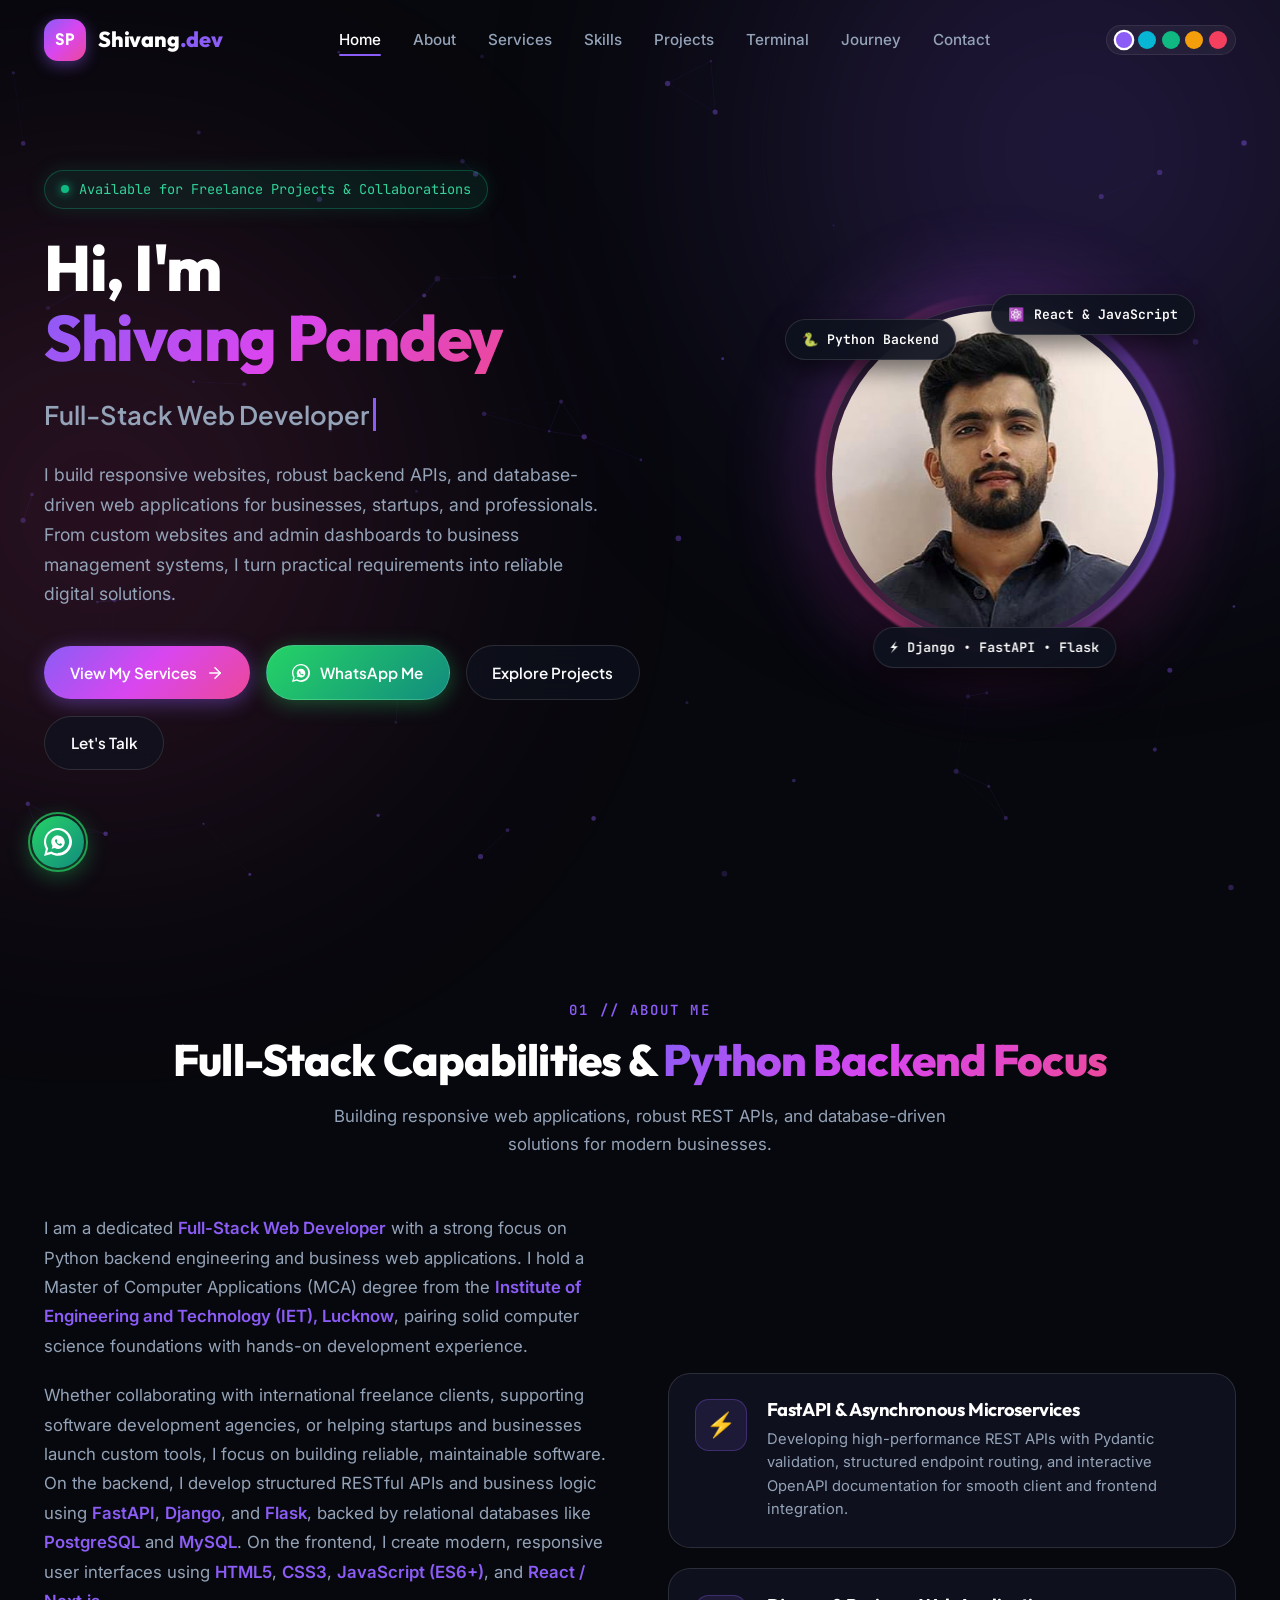
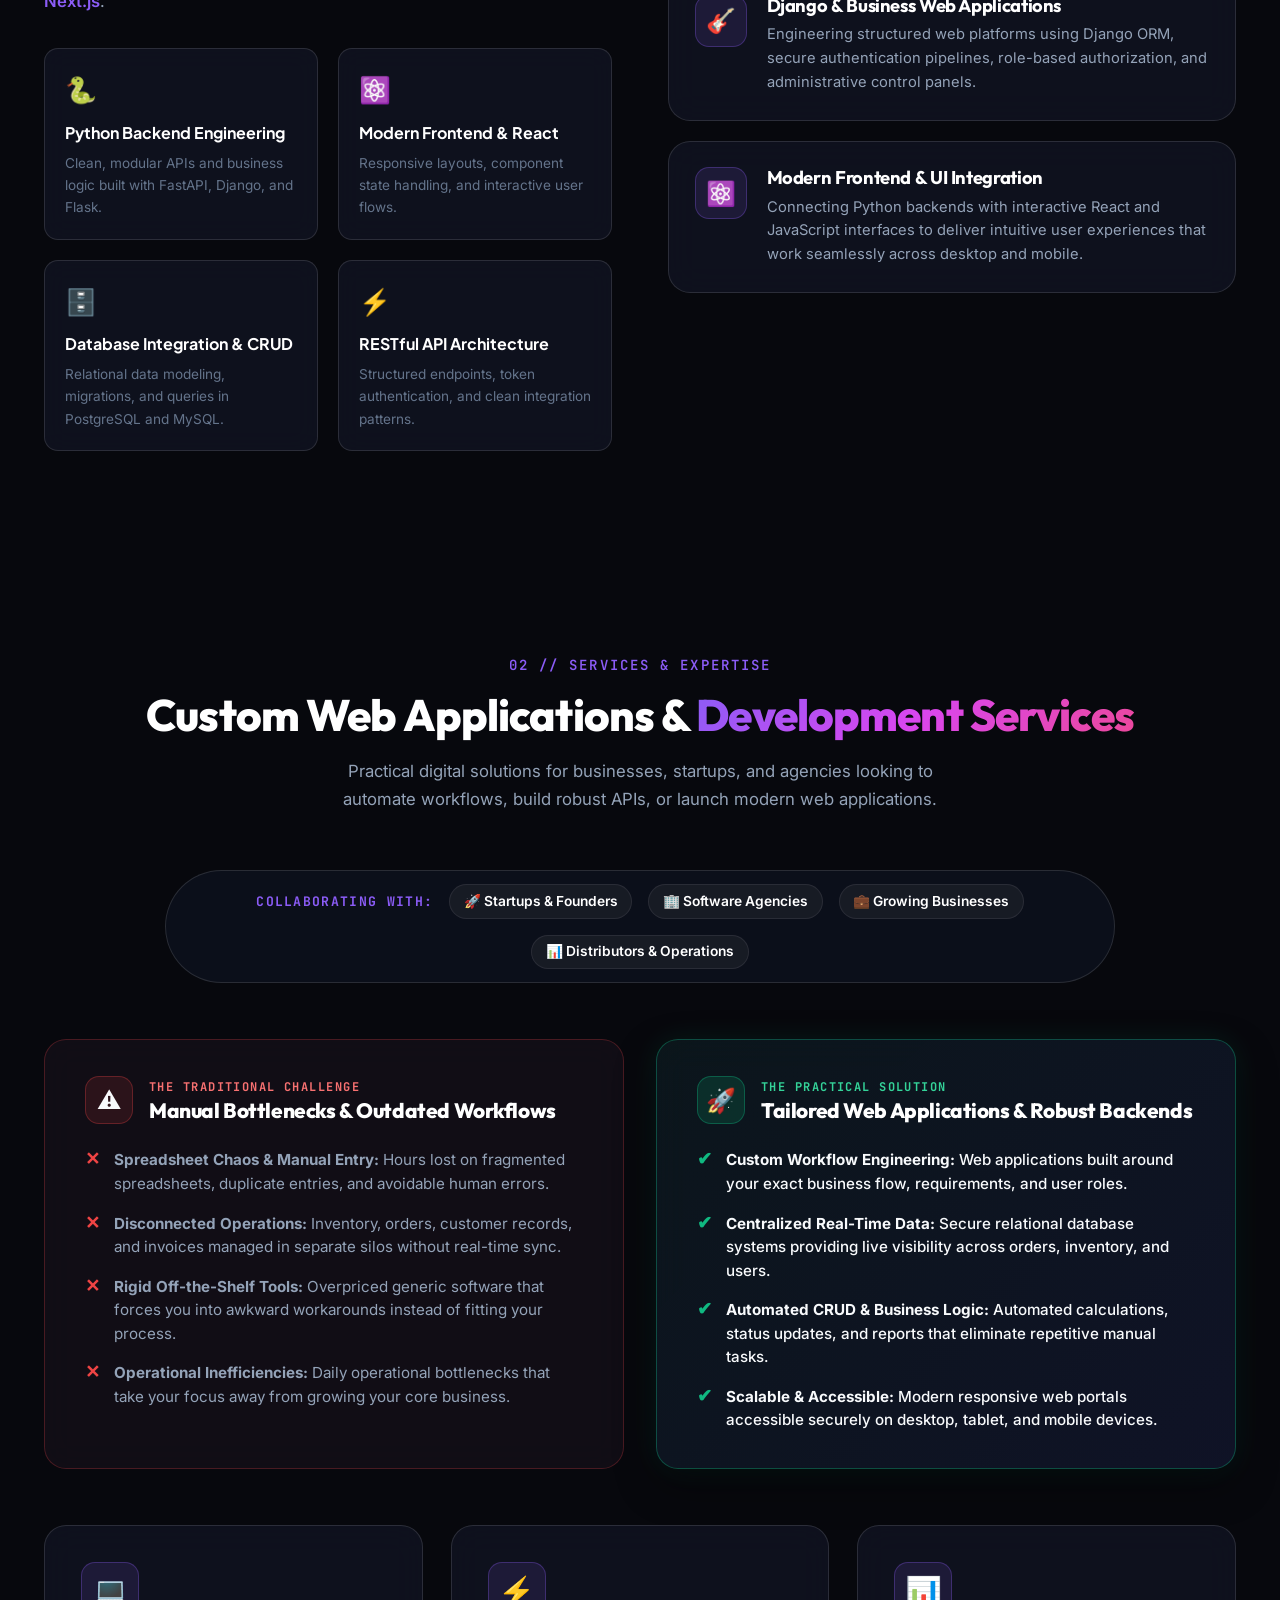
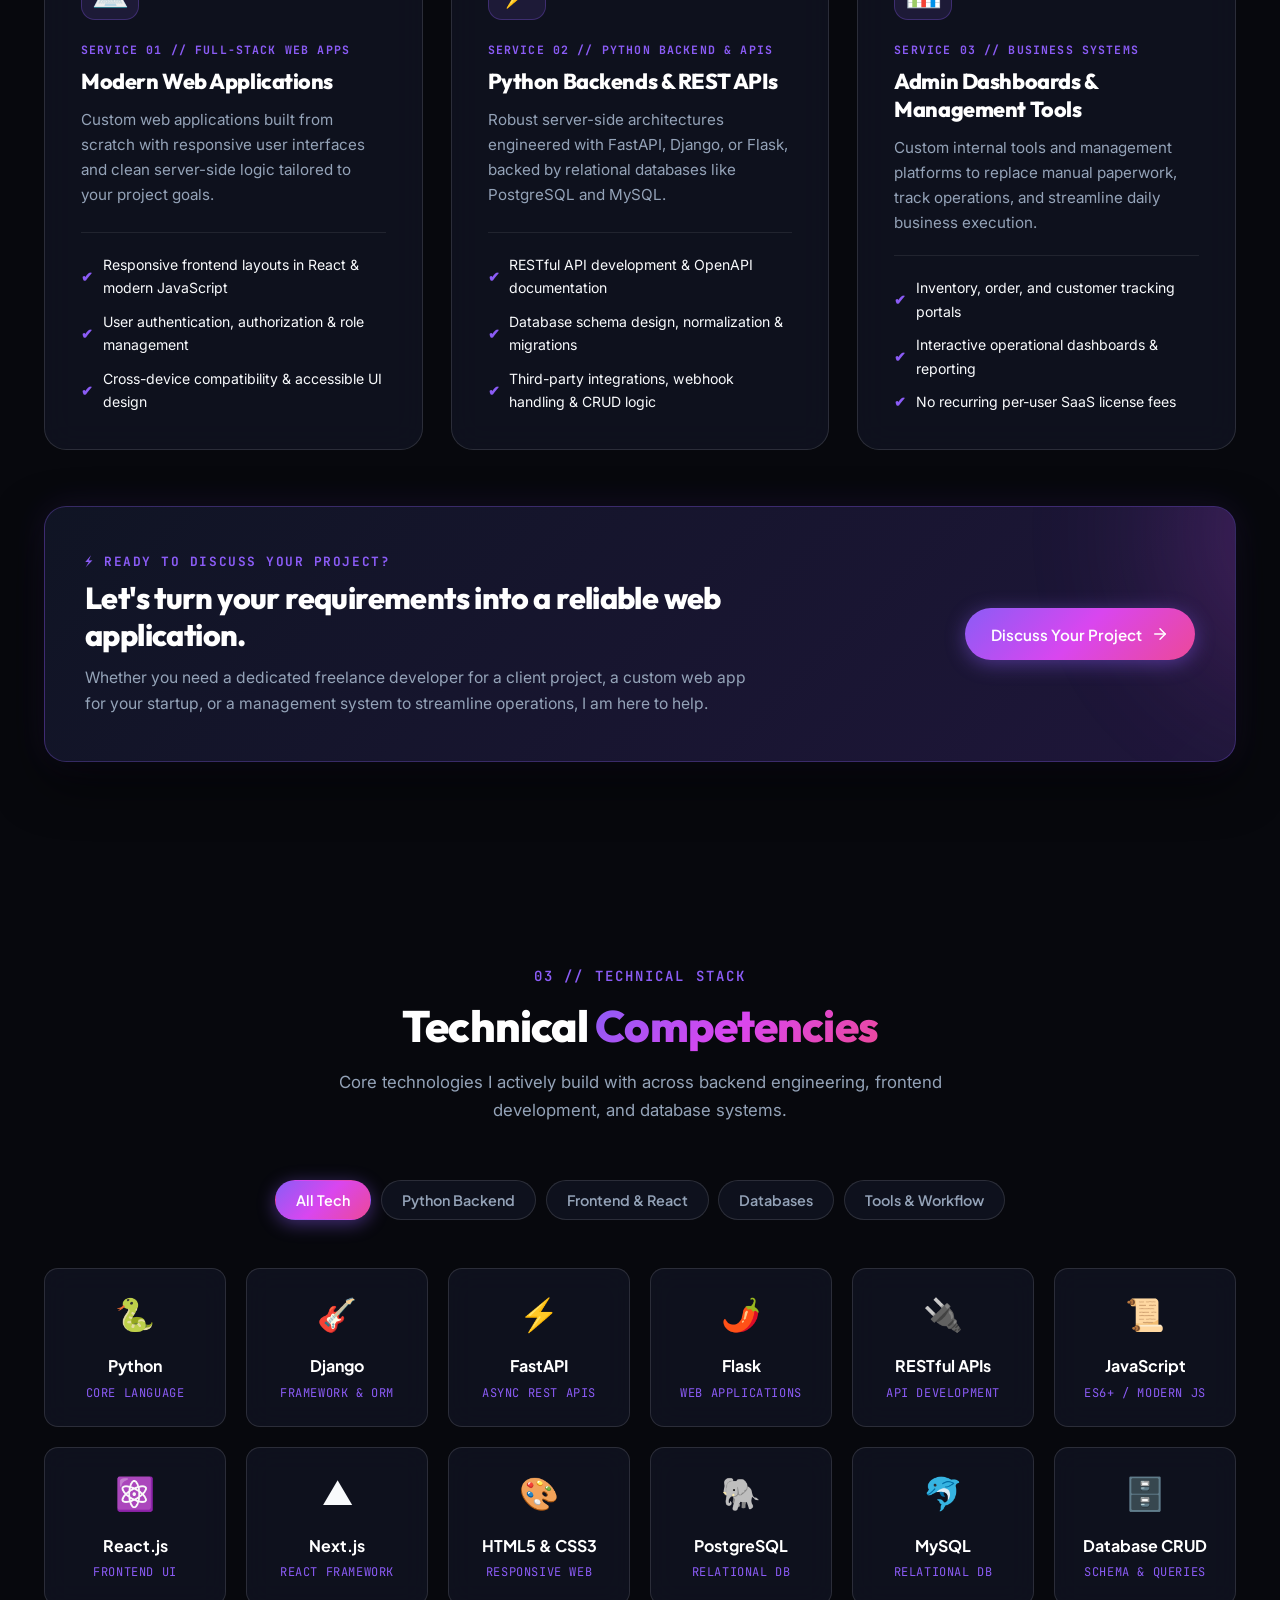
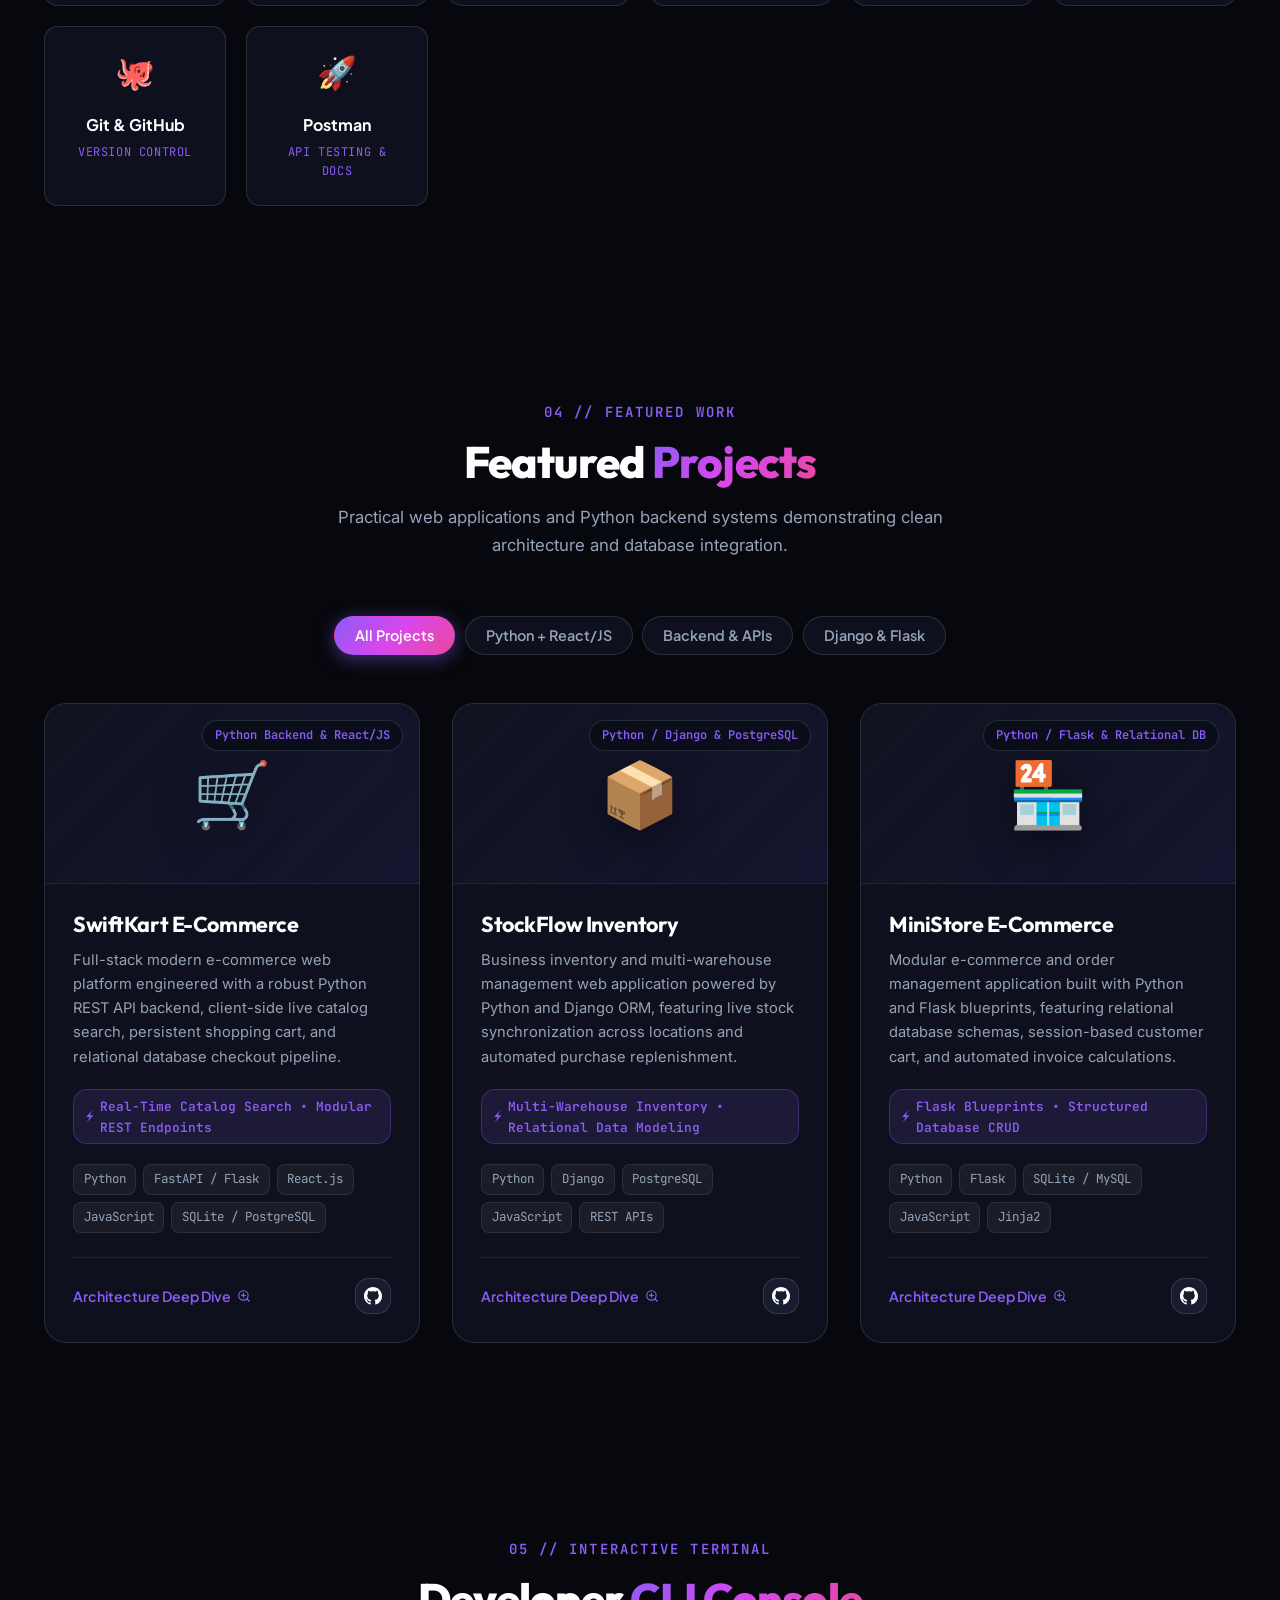
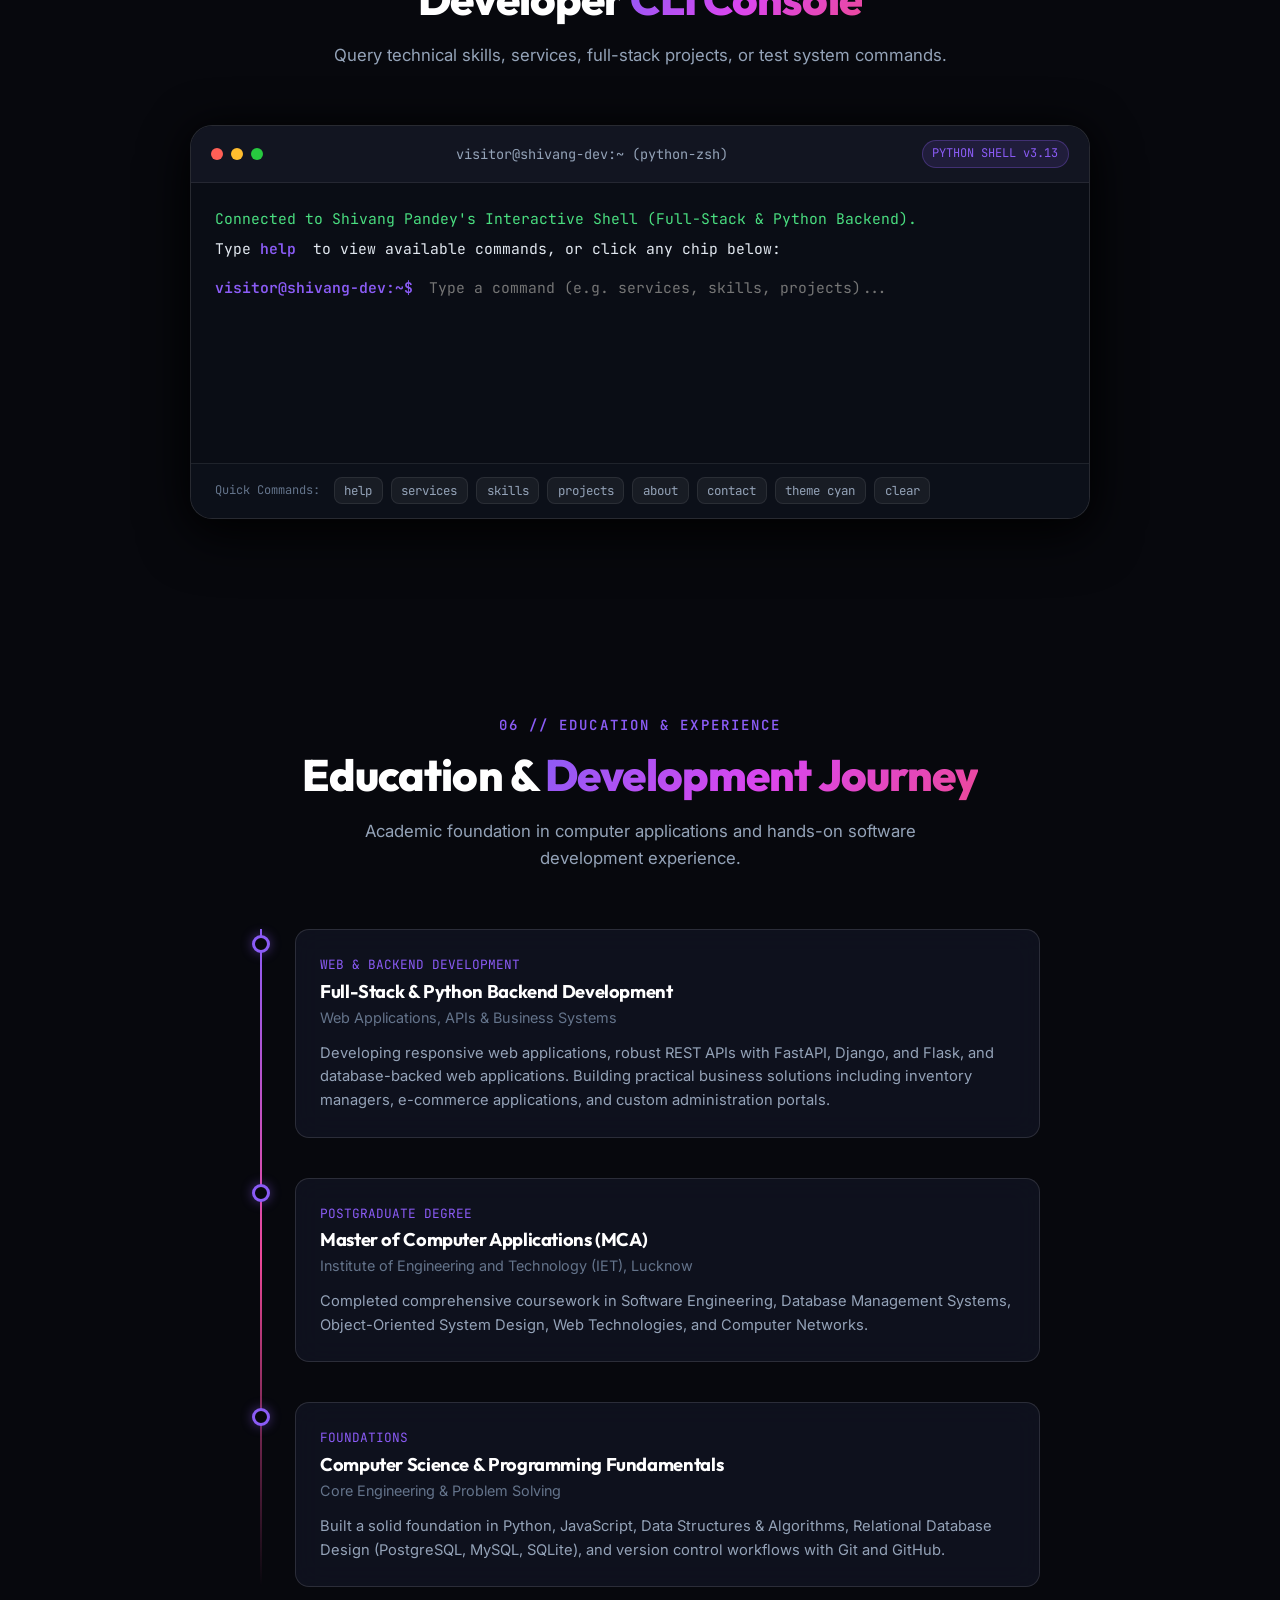
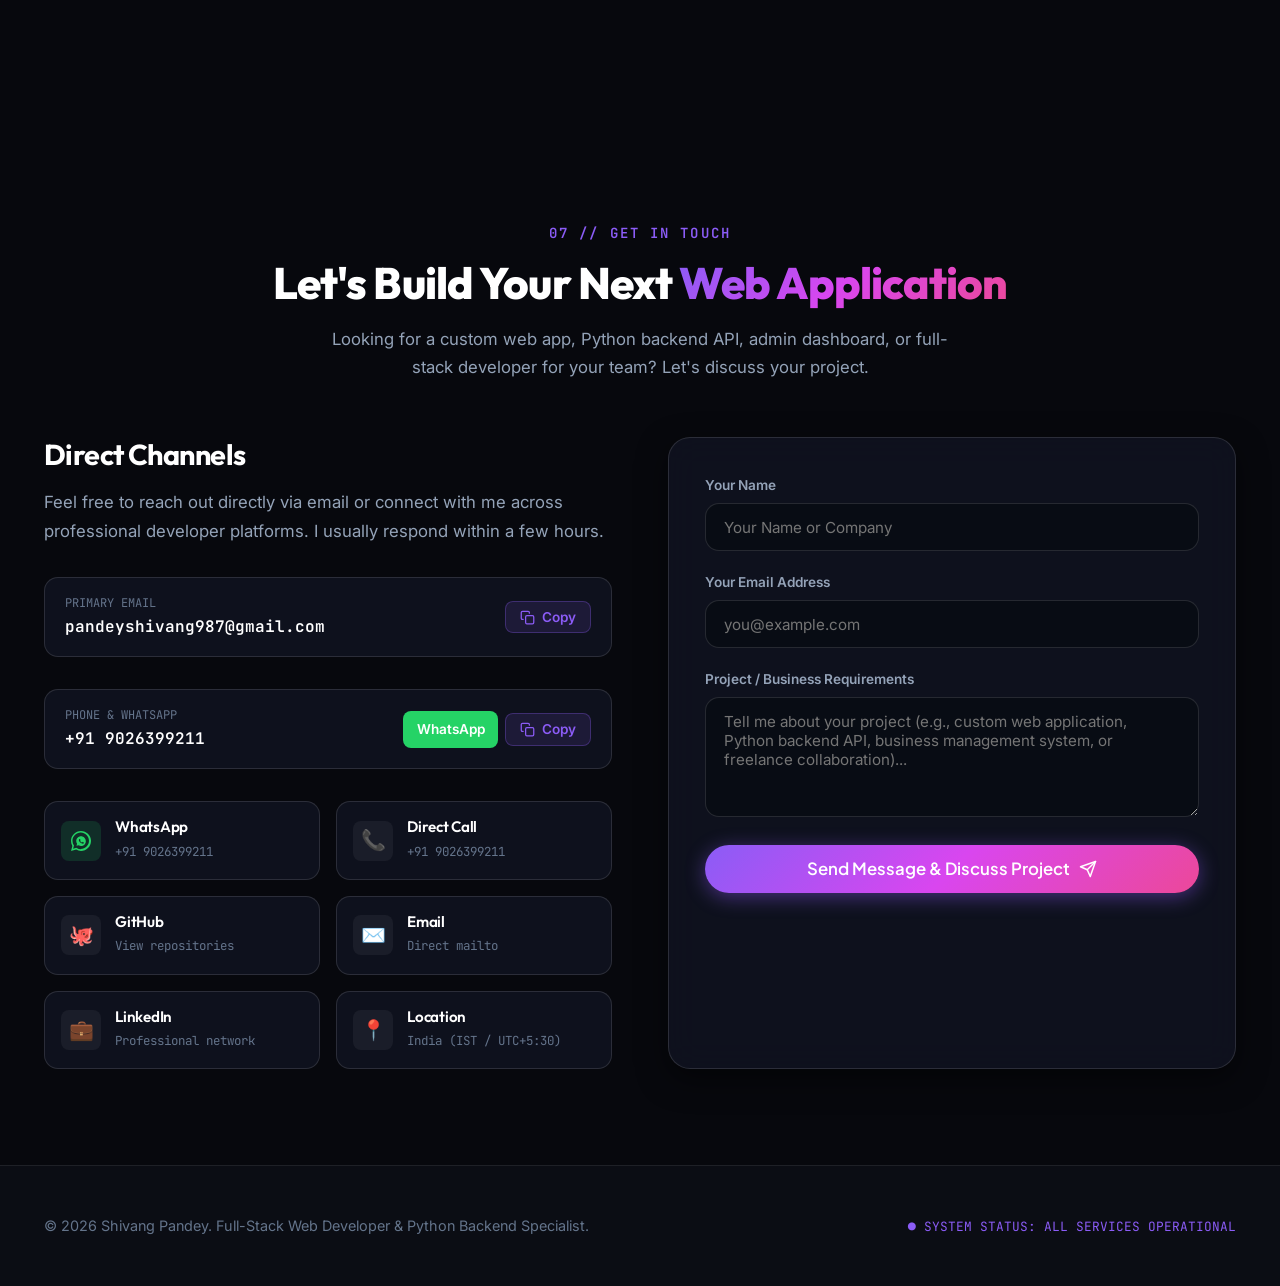
==== commit c799848f: "Add phone number (+91 9026399211) and WhatsApp direct chat integration" ====
--- a/index.html
+++ b/index.html
@@ -116,15 +116,13 @@
               <span>View My Services</span>
               <svg width="18" height="18" viewBox="0 0 24 24" fill="none" stroke="currentColor" stroke-width="2" stroke-linecap="round" stroke-linejoin="round"><line x1="5" y1="12" x2="19" y2="12"></line><polyline points="12 5 19 12 12 19"></polyline></svg>
             </a>
+            <a href="https://wa.me/919026399211?text=Hi%20Shivang,%20I%20saw%20your%20portfolio%20and%20would%20like%20to%20discuss%20a%20project" target="_blank" rel="noopener noreferrer" class="btn btn-whatsapp" id="hero-whatsapp-btn" title="Chat on WhatsApp (+91 9026399211)">
+              <svg width="18" height="18" viewBox="0 0 24 24" fill="currentColor"><path d="M12.031 6.172c-3.181 0-5.767 2.586-5.768 5.766-.001 1.298.38 2.27 1.019 3.287l-.711 2.598 2.669-.699c.969.54 1.771.83 2.791.83 3.182 0 5.768-2.587 5.768-5.766.001-3.18-2.585-5.816-5.768-5.816zm3.364 8.212c-.14.394-.712.723-1.002.766-.279.041-.635.078-1.85-.424-1.464-.606-2.42-2.112-2.493-2.209-.072-.098-.59-.785-.59-1.498 0-.712.373-1.063.506-1.206.133-.143.29-.179.387-.179.097 0 .193.001.277.006.088.005.207-.033.323.245.12.288.411 1.002.447 1.075.036.073.06.158.012.255-.048.097-.072.158-.144.242-.072.085-.152.19-.217.255-.072.072-.148.151-.063.297.085.145.378.623.811 1.009.559.497 1.03.651 1.176.724.145.072.23.06.315-.037.084-.097.362-.424.459-.57.096-.145.193-.12.325-.072.133.048.846.399.991.472.145.072.241.109.277.169.036.06.036.35-.104.744zM12.004 0C5.383 0 0 5.383 0 12.005c0 2.113.55 4.173 1.597 5.986L.069 23.94l6.096-1.599c1.75 1.004 3.743 1.536 5.839 1.536 6.621 0 12.004-5.383 12.004-12.005C24.008 5.383 18.625 0 12.004 0zm0 21.879c-1.834 0-3.633-.493-5.205-1.425l-.373-.222-3.864 1.013 1.031-3.766-.244-.388c-1.025-1.632-1.567-3.522-1.567-5.467 0-5.452 4.436-9.888 9.89-9.888 5.454 0 9.889 4.436 9.889 9.888 0 5.453-4.435 9.889-9.889 9.889z"/></svg>
+              <span>WhatsApp Me</span>
+            </a>
             <a href="#projects" class="btn btn-secondary">
               <span>Explore Projects</span>
             </a>
-            <!-- Download CV Action (Temporarily hidden - restore upon request)
-            <a href="assets/resume.pdf" target="_blank" download="Shivang_Pandey_Resume.pdf" class="btn btn-secondary">
-              <svg width="18" height="18" viewBox="0 0 24 24" fill="none" stroke="currentColor" stroke-width="2" stroke-linecap="round" stroke-linejoin="round"><path d="M14 2H6a2 2 0 0 0-2 2v16a2 2 0 0 0 2 2h12a2 2 0 0 0 2-2V8z"></path><polyline points="14 2 14 8 20 8"></polyline><line x1="16" y1="13" x2="8" y2="13"></line><line x1="16" y1="17" x2="8" y2="17"></line><polyline points="10 9 9 9 8 9"></polyline></svg>
-              <span>Download CV</span>
-            </a>
-            -->
             <a href="#contact" class="btn btn-secondary">
               <span>Let's Talk</span>
             </a>
@@ -787,9 +785,44 @@
               </button>
             </div>
 
+            <!-- Direct Phone & WhatsApp Widget -->
+            <div class="email-copy-box" style="margin-top: 0.75rem;">
+              <div class="email-content">
+                <span class="email-label">Phone &amp; WhatsApp</span>
+                <span class="email-address">+91 9026399211</span>
+              </div>
+              <div style="display: flex; gap: 0.4rem; align-items: center;">
+                <a href="https://wa.me/919026399211?text=Hi%20Shivang,%20I%20saw%20your%20portfolio%20and%20would%20like%20to%20discuss%20a%20project" target="_blank" rel="noopener noreferrer" class="btn-whatsapp-sm" title="Chat on WhatsApp">
+                  <span>WhatsApp</span>
+                </a>
+                <button class="btn-copy" id="btn-copy-phone" title="Copy phone number">
+                  <svg width="15" height="15" viewBox="0 0 24 24" fill="none" stroke="currentColor" stroke-width="2" stroke-linecap="round" stroke-linejoin="round"><rect x="9" y="9" width="13" height="13" rx="2" ry="2"></rect><path d="M5 15H4a2 2 0 0 1-2-2V4a2 2 0 0 1 2-2h9a2 2 0 0 1 2 2v1"></path></svg>
+                  <span>Copy</span>
+                </button>
+              </div>
+            </div>
+
             <!-- Social Links Grid -->
-            <div class="social-links-grid">
-              <a href="https://github.com" target="_blank" class="social-item">
+            <div class="social-links-grid" style="margin-top: 1.5rem;">
+              <a href="https://wa.me/919026399211?text=Hi%20Shivang,%20I%20saw%20your%20portfolio%20and%20would%20like%20to%20discuss%20a%20project" target="_blank" rel="noopener noreferrer" class="social-item whatsapp-item" title="Chat directly on WhatsApp">
+                <div class="social-icon-box" style="background: rgba(37, 211, 102, 0.15); color: #25D366;">
+                  <svg width="20" height="20" viewBox="0 0 24 24" fill="currentColor"><path d="M12.031 6.172c-3.181 0-5.767 2.586-5.768 5.766-.001 1.298.38 2.27 1.019 3.287l-.711 2.598 2.669-.699c.969.54 1.771.83 2.791.83 3.182 0 5.768-2.587 5.768-5.766.001-3.18-2.585-5.816-5.768-5.816zm3.364 8.212c-.14.394-.712.723-1.002.766-.279.041-.635.078-1.85-.424-1.464-.606-2.42-2.112-2.493-2.209-.072-.098-.59-.785-.59-1.498 0-.712.373-1.063.506-1.206.133-.143.29-.179.387-.179.097 0 .193.001.277.006.088.005.207-.033.323.245.12.288.411 1.002.447 1.075.036.073.06.158.012.255-.048.097-.072.158-.144.242-.072.085-.152.19-.217.255-.072.072-.148.151-.063.297.085.145.378.623.811 1.009.559.497 1.03.651 1.176.724.145.072.23.06.315-.037.084-.097.362-.424.459-.57.096-.145.193-.12.325-.072.133.048.846.399.991.472.145.072.241.109.277.169.036.06.036.35-.104.744zM12.004 0C5.383 0 0 5.383 0 12.005c0 2.113.55 4.173 1.597 5.986L.069 23.94l6.096-1.599c1.75 1.004 3.743 1.536 5.839 1.536 6.621 0 12.004-5.383 12.004-12.005C24.008 5.383 18.625 0 12.004 0zm0 21.879c-1.834 0-3.633-.493-5.205-1.425l-.373-.222-3.864 1.013 1.031-3.766-.244-.388c-1.025-1.632-1.567-3.522-1.567-5.467 0-5.452 4.436-9.888 9.89-9.888 5.454 0 9.889 4.436 9.889 9.888 0 5.453-4.435 9.889-9.889 9.889z"/></svg>
+                </div>
+                <div class="social-meta">
+                  <h5>WhatsApp</h5>
+                  <span>+91 9026399211</span>
+                </div>
+              </a>
+
+              <a href="tel:+919026399211" class="social-item phone-item" title="Direct Phone Call">
+                <div class="social-icon-box">📞</div>
+                <div class="social-meta">
+                  <h5>Direct Call</h5>
+                  <span>+91 9026399211</span>
+                </div>
+              </a>
+
+              <a href="https://github.com/ShivangWithCode/Portfolio" target="_blank" rel="noopener noreferrer" class="social-item">
                 <div class="social-icon-box">🐙</div>
                 <div class="social-meta">
                   <h5>GitHub</h5>
@@ -797,19 +830,19 @@
                 </div>
               </a>
 
-              <a href="https://linkedin.com" target="_blank" class="social-item">
-                <div class="social-icon-box">💼</div>
-                <div class="social-meta">
-                  <h5>LinkedIn</h5>
-                  <span>Professional network</span>
-                </div>
-              </a>
-
               <a href="mailto:pandeyshivang987@gmail.com" class="social-item">
                 <div class="social-icon-box">✉️</div>
                 <div class="social-meta">
                   <h5>Email</h5>
                   <span>Direct mailto</span>
+                </div>
+              </a>
+
+              <a href="https://linkedin.com" target="_blank" rel="noopener noreferrer" class="social-item">
+                <div class="social-icon-box">💼</div>
+                <div class="social-meta">
+                  <h5>LinkedIn</h5>
+                  <span>Professional network</span>
                 </div>
               </a>
 
@@ -878,7 +911,7 @@
         <div class="project-tech" id="modal-tech"></div>
 
         <div class="modal-actions">
-          <a href="https://github.com" target="_blank" class="btn btn-primary" id="modal-github-btn">
+          <a href="https://github.com/ShivangWithCode/Portfolio" target="_blank" rel="noopener noreferrer" class="btn btn-primary" id="modal-github-btn">
             <span>View Source on GitHub</span>
             <svg width="16" height="16" viewBox="0 0 24 24" fill="currentColor"><path d="M12 0C5.37 0 0 5.37 0 12c0 5.31 3.435 9.795 8.205 11.385.6.105.825-.255.825-.57 0-.285-.015-1.23-.015-2.235-3.015.555-3.795-.735-4.035-1.41-.135-.345-.72-1.41-1.23-1.695-.42-.225-1.02-.78-.015-.795.945-.015 1.62.87 1.845 1.23 1.08 1.815 2.805 1.305 3.495.99.105-.78.42-1.305.765-1.605-2.67-.3-5.46-1.335-5.46-5.925 0-1.305.465-2.385 1.23-3.225-.12-.3-.54-1.53.12-3.18 0 0 1.005-.315 3.3 1.23.96-.27 1.98-.405 3-.405s2.04.135 3 .405c2.295-1.56 3.3-1.23 3.3-1.23.66 1.65.24 2.88.12 3.18.765.84 1.23 1.905 1.23 3.225 0 4.605-2.805 5.625-5.475 5.925.435.375.81 1.095.81 2.22 0 1.605-.015 2.895-.015 3.3 0 .315.225.69.825.57A12.02 12.02 0 0024 12c0-6.63-5.37-12-12-12z"/></svg>
           </a>
@@ -891,6 +924,12 @@
   <button class="back-to-top" id="back-to-top" aria-label="Back to top">
     <svg width="22" height="22" viewBox="0 0 24 24" fill="none" stroke="currentColor" stroke-width="2.5" stroke-linecap="round" stroke-linejoin="round"><line x1="12" y1="19" x2="12" y2="5"></line><polyline points="5 12 12 5 19 12"></polyline></svg>
   </button>
+
+  <!-- Floating WhatsApp Action Button -->
+  <a href="https://wa.me/919026399211?text=Hi%20Shivang,%20I%20saw%20your%20portfolio%20and%20would%20like%20to%20connect!" target="_blank" rel="noopener noreferrer" class="floating-whatsapp" id="floating-whatsapp" aria-label="Chat on WhatsApp (+91 9026399211)" title="Chat on WhatsApp (+91 9026399211)">
+    <svg viewBox="0 0 24 24"><path d="M12.031 6.172c-3.181 0-5.767 2.586-5.768 5.766-.001 1.298.38 2.27 1.019 3.287l-.711 2.598 2.669-.699c.969.54 1.771.83 2.791.83 3.182 0 5.768-2.587 5.768-5.766.001-3.18-2.585-5.816-5.768-5.816zm3.364 8.212c-.14.394-.712.723-1.002.766-.279.041-.635.078-1.85-.424-1.464-.606-2.42-2.112-2.493-2.209-.072-.098-.59-.785-.59-1.498 0-.712.373-1.063.506-1.206.133-.143.29-.179.387-.179.097 0 .193.001.277.006.088.005.207-.033.323.245.12.288.411 1.002.447 1.075.036.073.06.158.012.255-.048.097-.072.158-.144.242-.072.085-.152.19-.217.255-.072.072-.148.151-.063.297.085.145.378.623.811 1.009.559.497 1.03.651 1.176.724.145.072.23.06.315-.037.084-.097.362-.424.459-.57.096-.145.193-.12.325-.072.133.048.846.399.991.472.145.072.241.109.277.169.036.06.036.35-.104.744zM12.004 0C5.383 0 0 5.383 0 12.005c0 2.113.55 4.173 1.597 5.986L.069 23.94l6.096-1.599c1.75 1.004 3.743 1.536 5.839 1.536 6.621 0 12.004-5.383 12.004-12.005C24.008 5.383 18.625 0 12.004 0zm0 21.879c-1.834 0-3.633-.493-5.205-1.425l-.373-.222-3.864 1.013 1.031-3.766-.244-.388c-1.025-1.632-1.567-3.522-1.567-5.467 0-5.452 4.436-9.888 9.89-9.888 5.454 0 9.889 4.436 9.889 9.888 0 5.453-4.435 9.889-9.889 9.889z"/></svg>
+    <span class="wa-tooltip">Chat on WhatsApp</span>
+  </a>
 
   <!-- ==========================================================================
        Footer Section
--- a/css/style.css
+++ b/css/style.css
@@ -315,6 +315,18 @@
   padding: 0;
   border-radius: 50%;
 }
+.btn-whatsapp {
+  background: linear-gradient(135deg, #25D366 0%, #128C7E 100%);
+  color: #ffffff;
+  box-shadow: 0 4px 20px rgba(37, 211, 102, 0.35);
+  border: 1px solid rgba(255, 255, 255, 0.15);
+}
+.btn-whatsapp:hover {
+  transform: translateY(-2px);
+  box-shadow: 0 8px 30px rgba(37, 211, 102, 0.55);
+  filter: brightness(1.1);
+  color: #ffffff;
+}
 
 /* ==========================================================================
    Header & Glassmorphism Navbar
@@ -2016,6 +2028,113 @@
   transform: translateY(-4px);
   filter: brightness(1.15);
 }
+
+/* Floating WhatsApp Widget */
+.floating-whatsapp {
+  position: fixed;
+  bottom: 2rem;
+  left: 2rem;
+  width: 52px;
+  height: 52px;
+  border-radius: 50%;
+  background: linear-gradient(135deg, #25D366 0%, #128C7E 100%);
+  color: #ffffff;
+  display: flex;
+  align-items: center;
+  justify-content: center;
+  box-shadow: 0 6px 24px rgba(37, 211, 102, 0.45);
+  transition: all var(--transition-normal);
+  z-index: 95;
+  text-decoration: none;
+}
+.floating-whatsapp::before {
+  content: '';
+  position: absolute;
+  top: -4px;
+  left: -4px;
+  right: -4px;
+  bottom: -4px;
+  border-radius: 50%;
+  border: 2px solid #25D366;
+  opacity: 0.7;
+  animation: wa-pulse 2s infinite cubic-bezier(0.4, 0, 0.6, 1);
+}
+@keyframes wa-pulse {
+  0% { transform: scale(0.95); opacity: 0.8; }
+  50% { transform: scale(1.2); opacity: 0; }
+  100% { transform: scale(0.95); opacity: 0; }
+}
+.floating-whatsapp:hover {
+  transform: translateY(-4px) scale(1.08);
+  box-shadow: 0 10px 32px rgba(37, 211, 102, 0.65);
+  color: #ffffff;
+}
+.floating-whatsapp svg {
+  width: 28px;
+  height: 28px;
+  fill: currentColor;
+}
+.floating-whatsapp .wa-tooltip {
+  position: absolute;
+  left: calc(100% + 12px);
+  top: 50%;
+  transform: translateY(-50%);
+  background: rgba(13, 17, 23, 0.95);
+  color: #ffffff;
+  padding: 0.45rem 0.9rem;
+  border-radius: var(--radius-full);
+  font-size: 0.82rem;
+  font-weight: 600;
+  white-space: nowrap;
+  pointer-events: none;
+  opacity: 0;
+  transition: opacity var(--transition-fast), transform var(--transition-fast);
+  border: 1px solid rgba(37, 211, 102, 0.3);
+  box-shadow: 0 4px 16px rgba(0, 0, 0, 0.4);
+}
+.floating-whatsapp:hover .wa-tooltip {
+  opacity: 1;
+  transform: translateY(-50%) translateX(2px);
+}
+
+.social-item.whatsapp-item:hover {
+  border-color: #25D366;
+  box-shadow: 0 4px 20px rgba(37, 211, 102, 0.2);
+}
+.social-item.phone-item:hover {
+  border-color: var(--accent-primary);
+  box-shadow: 0 4px 20px var(--accent-glow);
+}
+.btn-whatsapp-sm {
+  background: #25D366;
+  color: #ffffff !important;
+  font-weight: 600;
+  border-radius: var(--radius-sm);
+  padding: 0.45rem 0.85rem;
+  font-size: 0.85rem;
+  display: inline-flex;
+  align-items: center;
+  gap: 0.35rem;
+  transition: all var(--transition-fast);
+  text-decoration: none;
+}
+.btn-whatsapp-sm:hover {
+  background: #1eb857;
+  transform: translateY(-1px);
+  box-shadow: 0 4px 14px rgba(37, 211, 102, 0.4);
+}
+@media (max-width: 640px) {
+  .floating-whatsapp {
+    bottom: 1.5rem;
+    left: 1.25rem;
+    width: 48px;
+    height: 48px;
+  }
+  .floating-whatsapp .wa-tooltip {
+    display: none;
+  }
+}
+
 
 /* ==========================================================================
    Responsive Breakpoints & Mobile Optimization (Pixel-Perfect Experience)
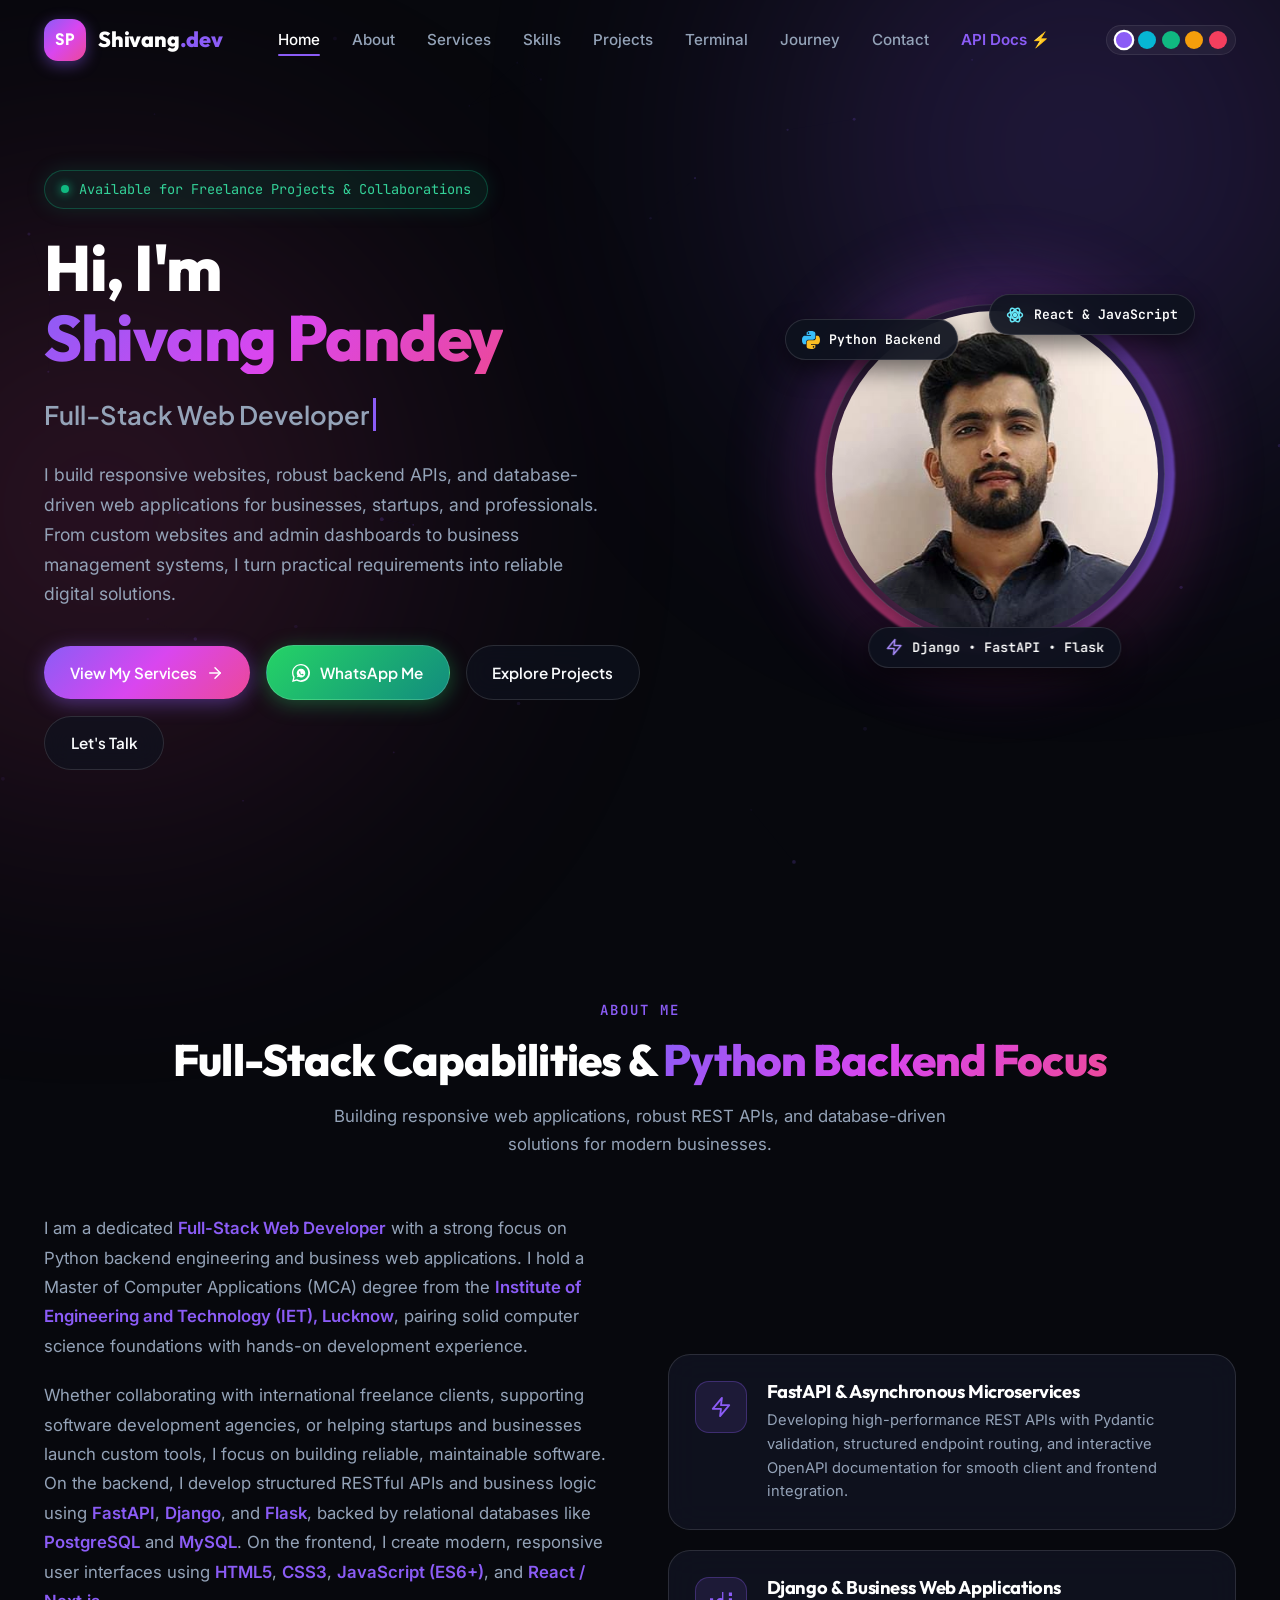
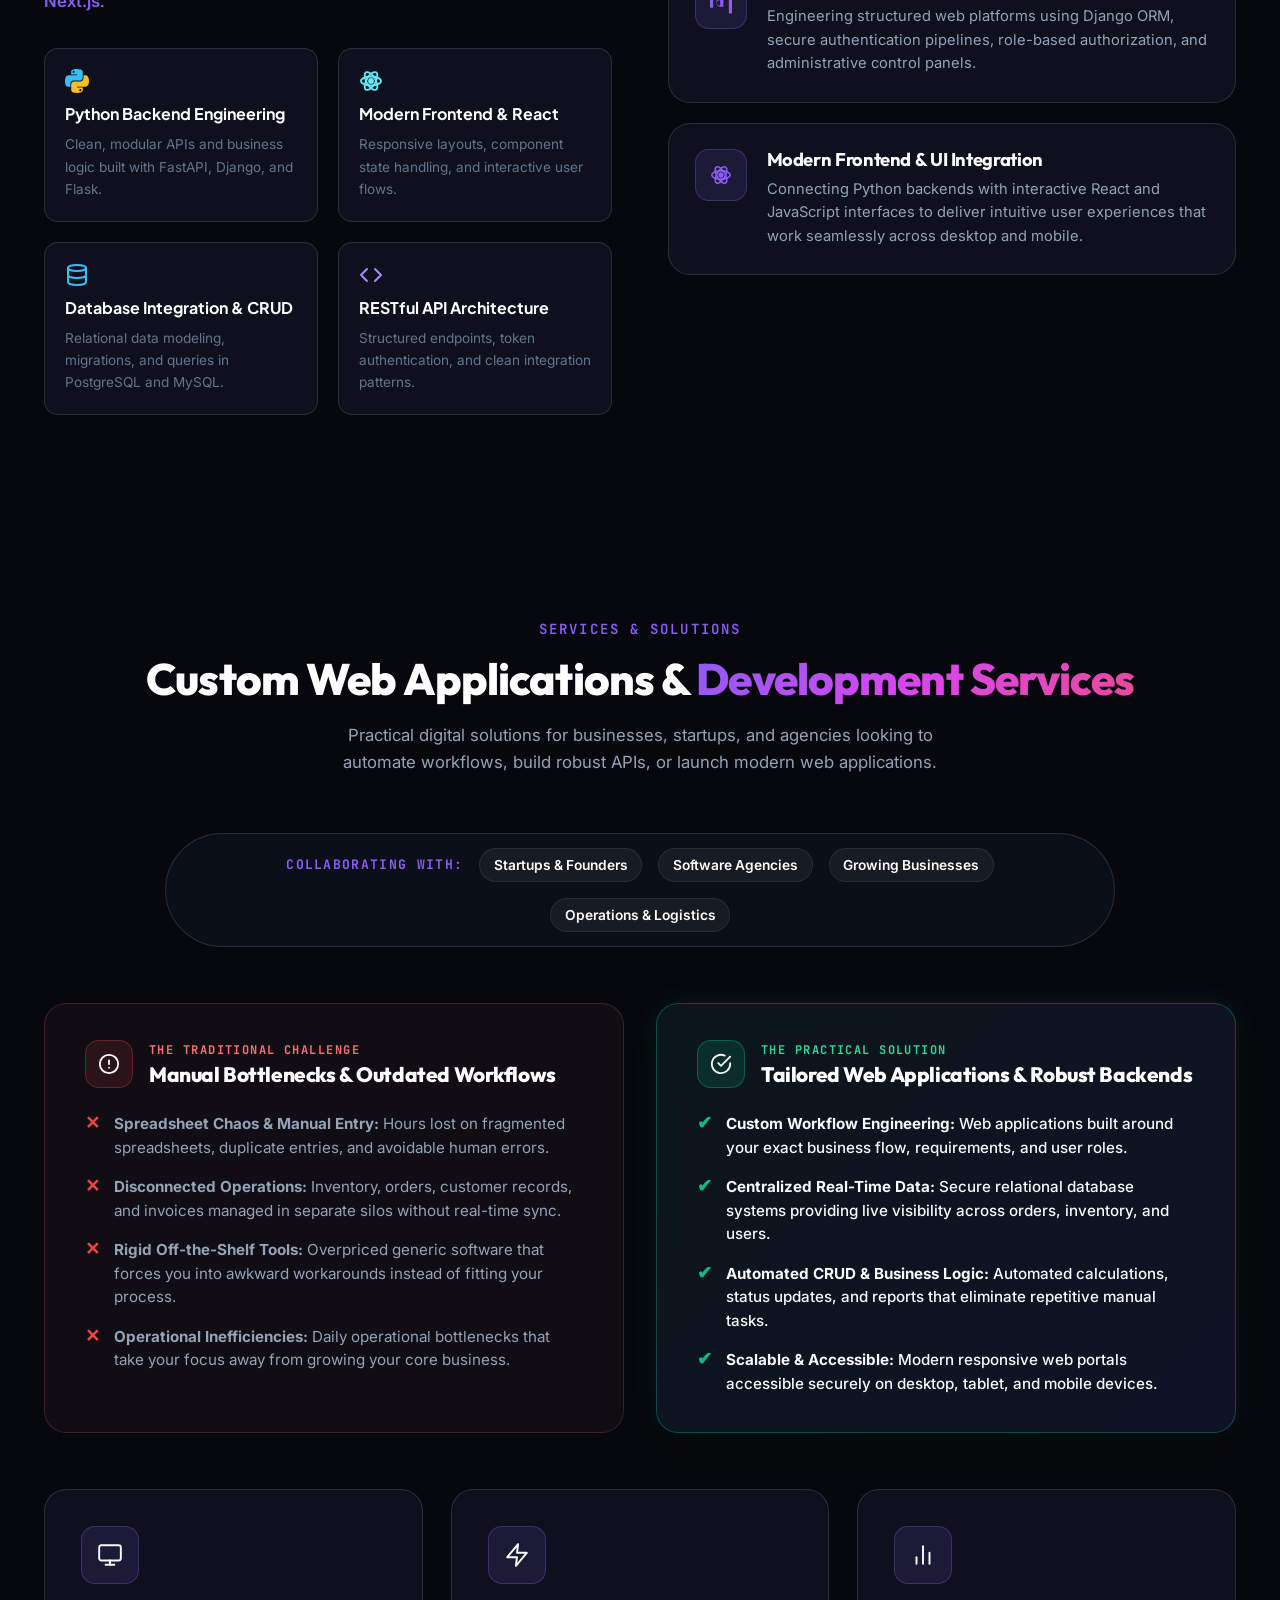
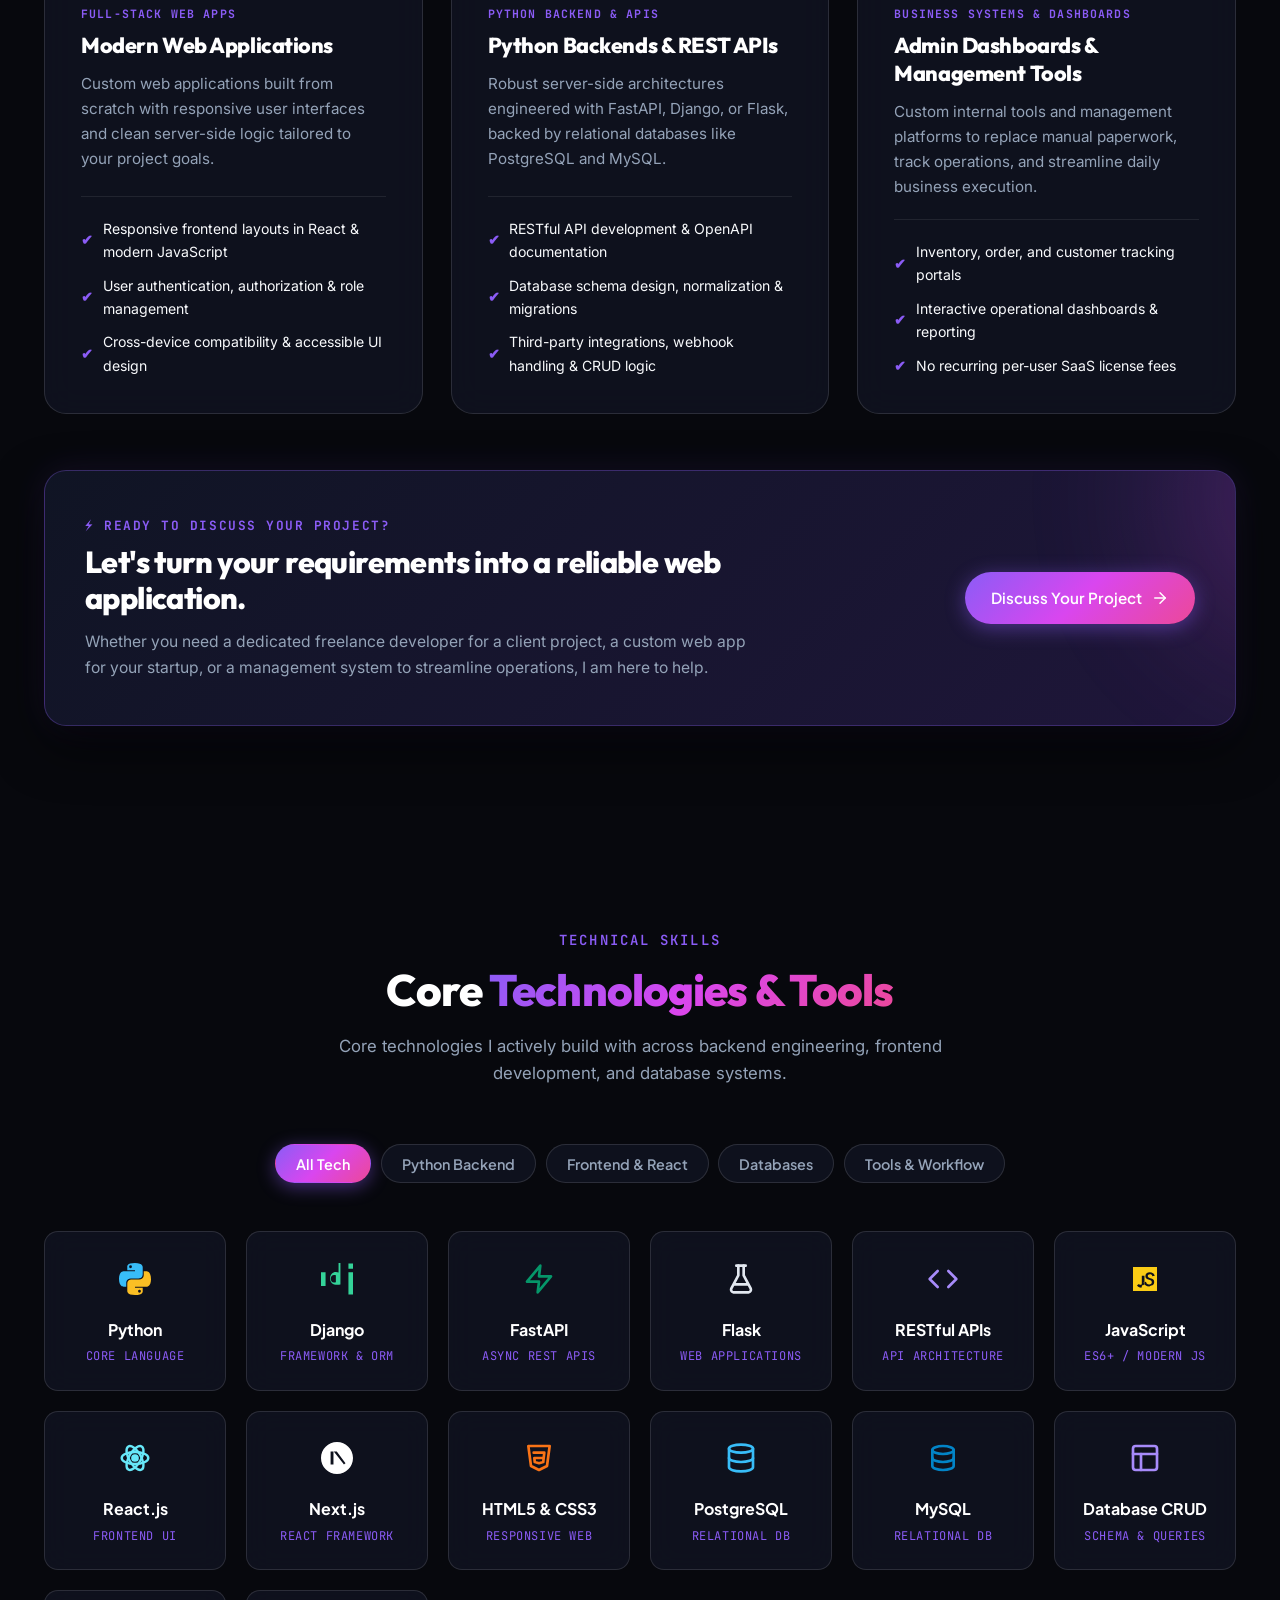
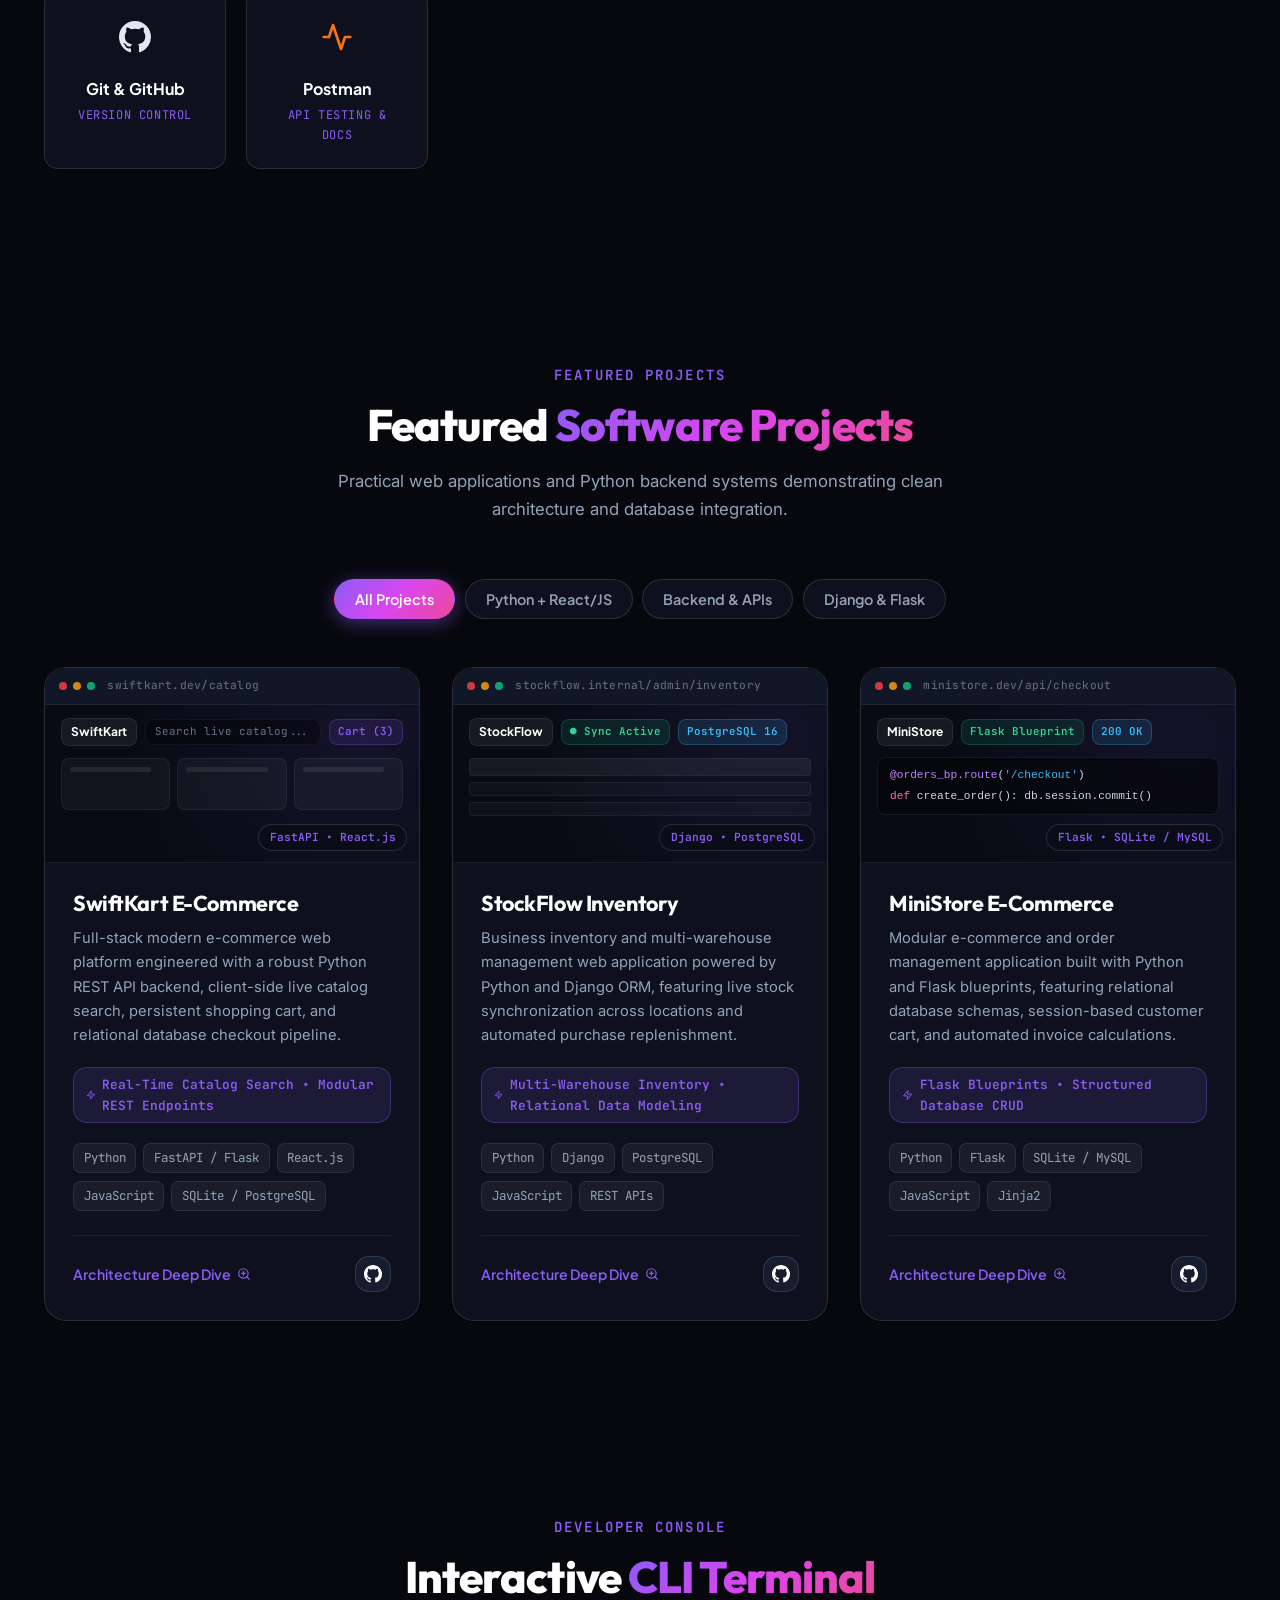
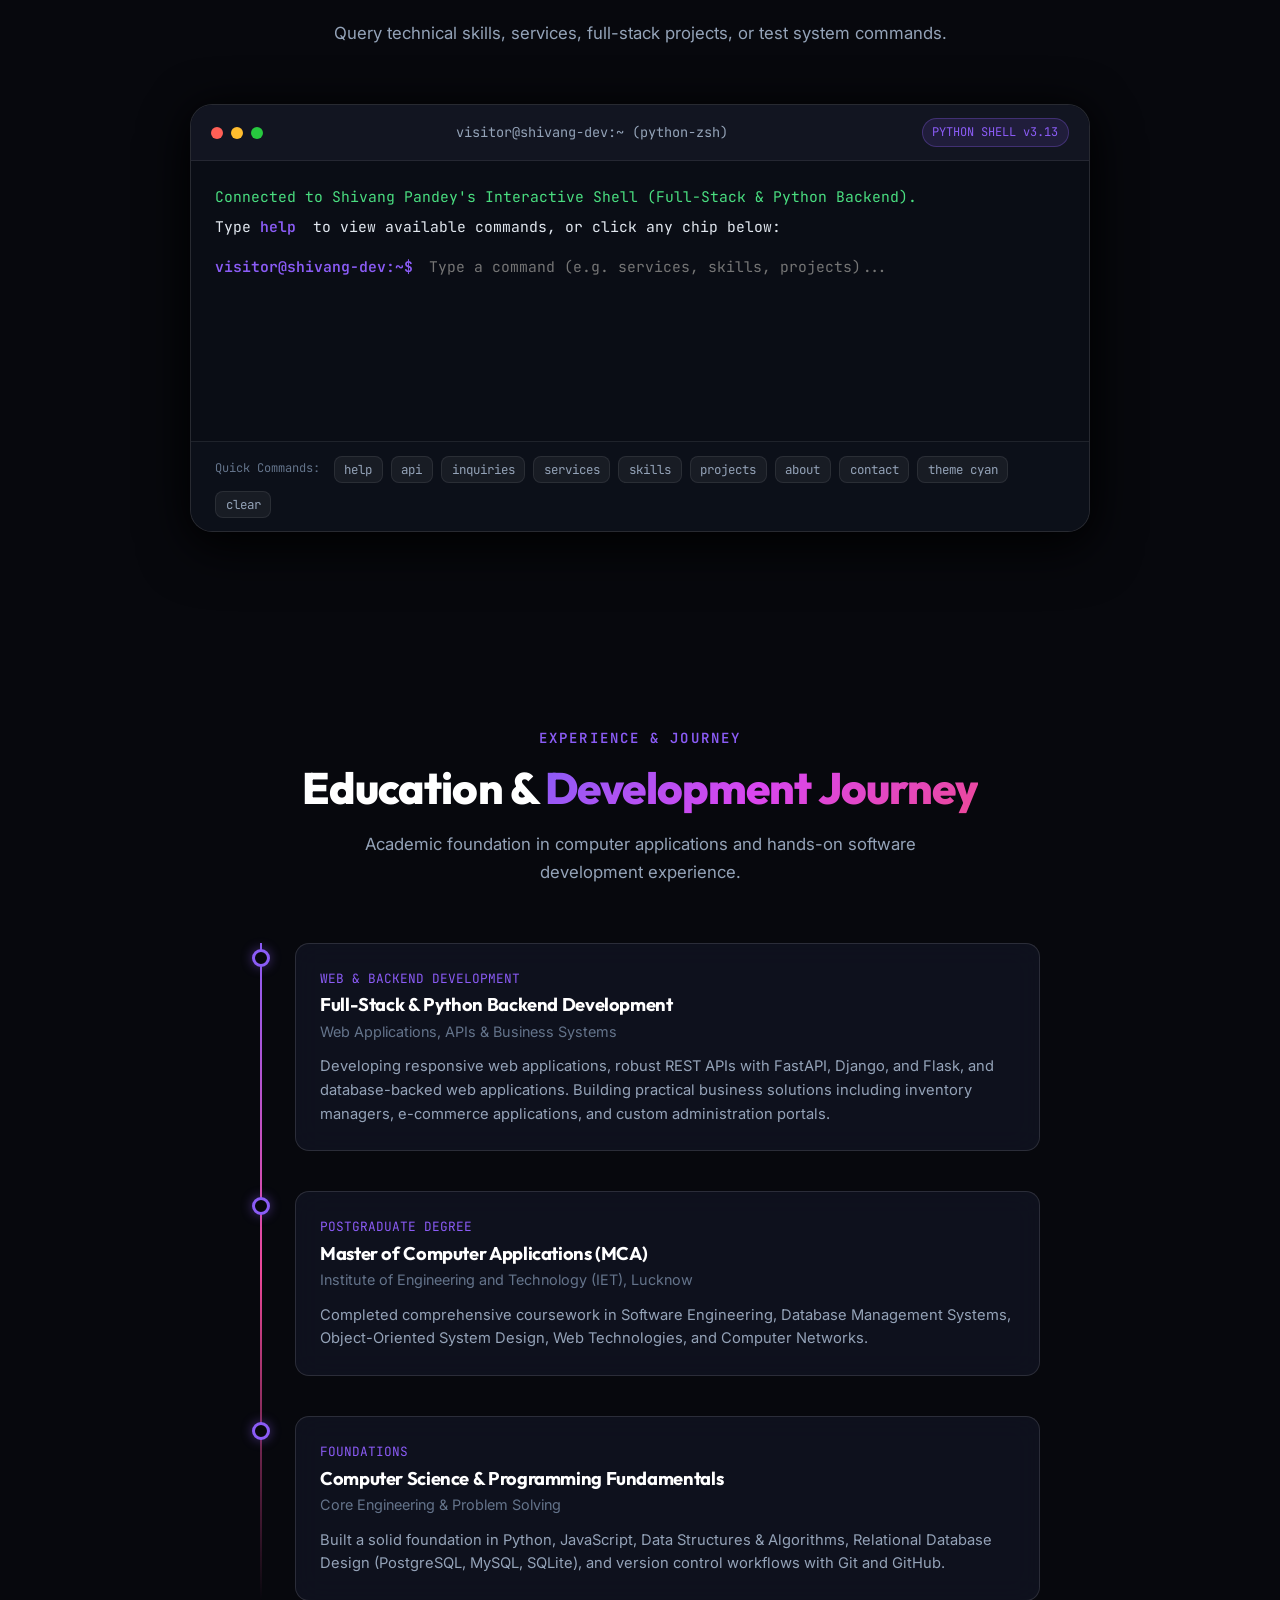
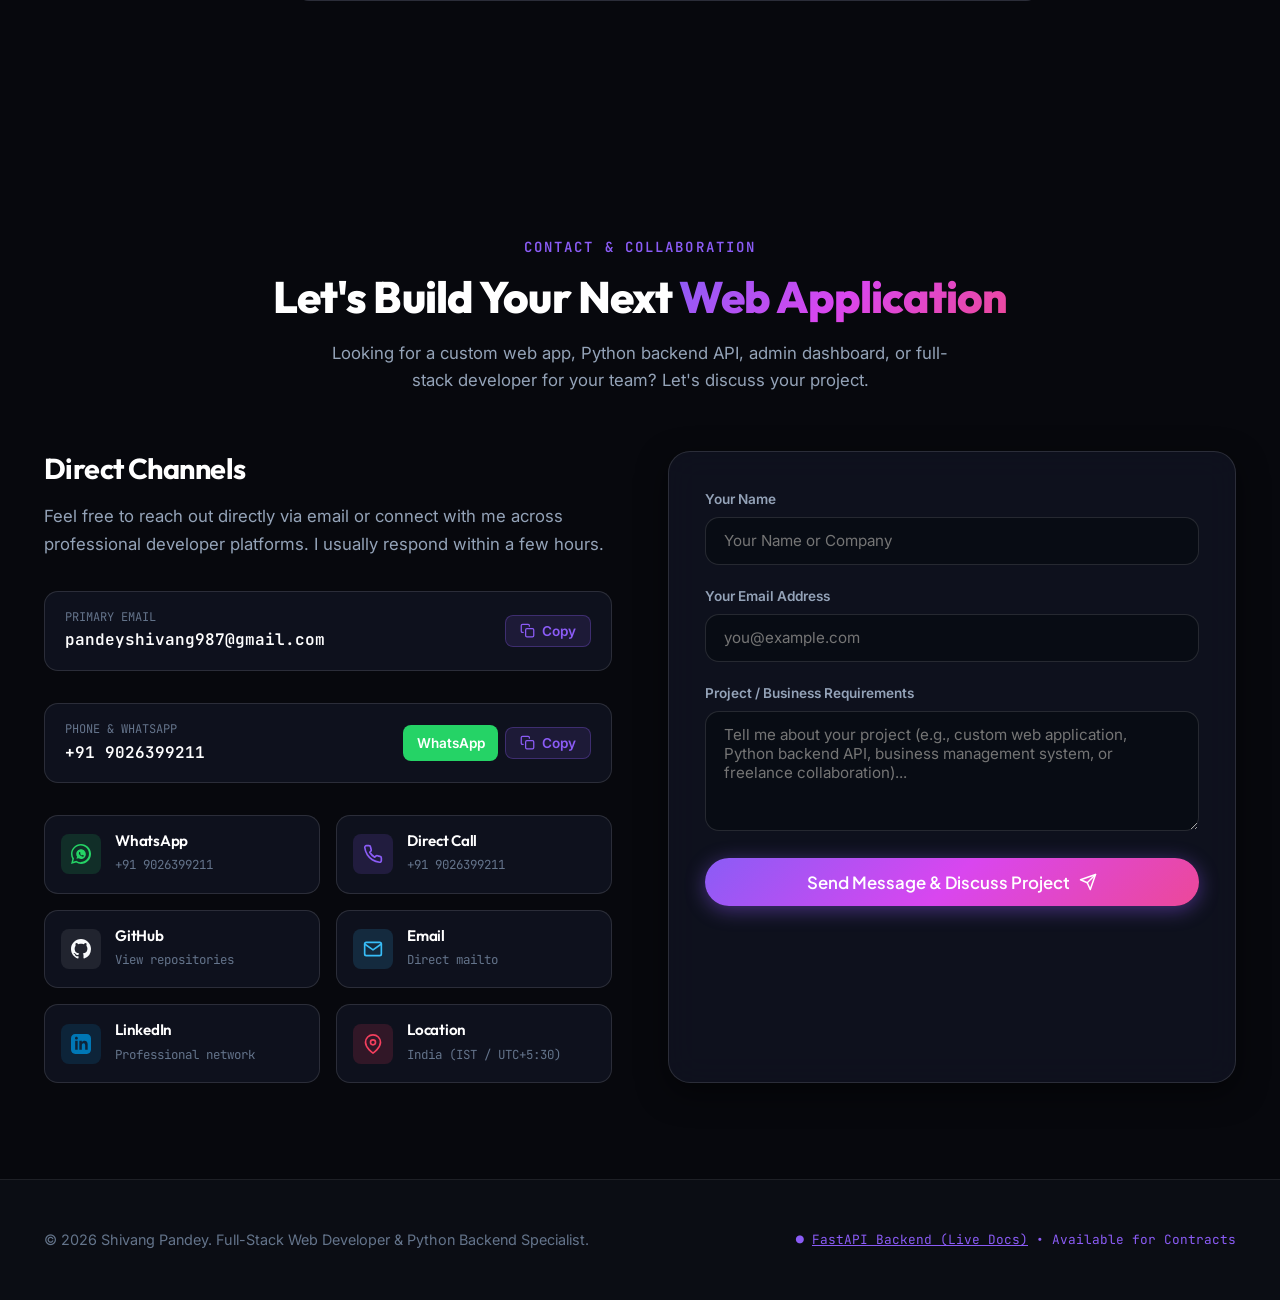
==== commit 12ad5ce9: "feat: integrate production FastAPI backend, Telegram notification engine, and UI refinements" ====
--- a/index.html
+++ b/index.html
@@ -51,6 +51,7 @@
         <li><a href="#terminal" class="nav-link">Terminal</a></li>
         <li><a href="#journey" class="nav-link">Journey</a></li>
         <li><a href="#contact" class="nav-link">Contact</a></li>
+        <li><a href="/docs" target="_blank" class="nav-link" title="FastAPI Interactive Swagger Docs" style="color: var(--accent-primary); font-weight: 600;">API Docs ⚡</a></li>
       </ul>
 
       <!-- Nav Actions (Theme Switcher + Resume CTA) -->
@@ -143,15 +144,15 @@
 
             <!-- Floating Tech Badges (Non-overlapping Layout) -->
             <div class="floating-chip chip-top-left">
-              <span>🐍</span>
+              <svg width="18" height="18" viewBox="0 0 24 24" fill="none" style="display:inline-block; vertical-align:middle;"><path d="M11.914 0C5.82 0 6.2 2.656 6.2 2.656l.006 2.752h5.81v.825H3.903S0 5.766 0 11.905c0 6.14 3.407 5.922 3.407 5.922h2.036v-2.858s-.11-3.407 3.351-3.407h5.753s3.243.052 3.243-3.136V3.243S18.307 0 11.914 0zm-3.27 1.765a1.058 1.058 0 1 1 0 2.117 1.058 1.058 0 0 1 0-2.117z" fill="#38bdf8"/><path d="M12.086 24c6.094 0 5.714-2.656 5.714-2.656l-.006-2.752h-5.81v-.825h8.113S24 18.234 24 12.095c0-6.14-3.407-5.922-3.407-5.922h-2.036v2.858s.11 3.407-3.351 3.407H9.453s-3.243-.052-3.243 3.136v5.195S5.693 24 12.086 24zm3.27-1.765a1.058 1.058 0 1 1 0-2.117 1.058 1.058 0 0 1 0 2.117z" fill="#fbbf24"/></svg>
               <span>Python Backend</span>
             </div>
             <div class="floating-chip chip-top-right">
-              <span>⚛️</span>
+              <svg width="18" height="18" viewBox="0 0 24 24" fill="none" stroke="#67e8f9" stroke-width="2" style="display:inline-block; vertical-align:middle;"><ellipse cx="12" cy="12" rx="10" ry="4.5"/><ellipse cx="12" cy="12" rx="10" ry="4.5" transform="rotate(60 12 12)"/><ellipse cx="12" cy="12" rx="10" ry="4.5" transform="rotate(120 12 12)"/><circle cx="12" cy="12" r="2" fill="#67e8f9"/></svg>
               <span>React &amp; JavaScript</span>
             </div>
             <div class="floating-chip chip-bottom">
-              <span>⚡</span>
+              <svg width="18" height="18" viewBox="0 0 24 24" fill="none" stroke="#a78bfa" stroke-width="2" stroke-linecap="round" stroke-linejoin="round" style="display:inline-block; vertical-align:middle;"><polygon points="13 2 3 14 12 14 11 22 21 10 12 10 13 2"/></svg>
               <span>Django • FastAPI • Flask</span>
             </div>
           </div>
@@ -166,7 +167,7 @@
       <div class="container">
         <div class="section-header">
           <div class="section-eyebrow">
-            <span>01 // ABOUT ME</span>
+            <span>ABOUT ME</span>
           </div>
           <h2 class="section-title">Full-Stack Capabilities &amp; <span class="gradient-text">Python Backend Focus</span></h2>
           <p class="section-desc">Building responsive web applications, robust REST APIs, and database-driven solutions for modern businesses.</p>
@@ -185,22 +186,30 @@
             <!-- Highlights Matrix -->
             <div class="about-highlights">
               <div class="highlight-card">
-                <div class="highlight-icon">🐍</div>
+                <div class="highlight-icon">
+                  <svg width="24" height="24" viewBox="0 0 24 24" fill="none"><path d="M11.914 0C5.82 0 6.2 2.656 6.2 2.656l.006 2.752h5.81v.825H3.903S0 5.766 0 11.905c0 6.14 3.407 5.922 3.407 5.922h2.036v-2.858s-.11-3.407 3.351-3.407h5.753s3.243.052 3.243-3.136V3.243S18.307 0 11.914 0zm-3.27 1.765a1.058 1.058 0 1 1 0 2.117 1.058 1.058 0 0 1 0-2.117z" fill="#38bdf8"/><path d="M12.086 24c6.094 0 5.714-2.656 5.714-2.656l-.006-2.752h-5.81v-.825h8.113S24 18.234 24 12.095c0-6.14-3.407-5.922-3.407-5.922h-2.036v2.858s.11 3.407-3.351 3.407H9.453s-3.243-.052-3.243 3.136v5.195S5.693 24 12.086 24zm3.27-1.765a1.058 1.058 0 1 1 0-2.117 1.058 1.058 0 0 1 0 2.117z" fill="#fbbf24"/></svg>
+                </div>
                 <div class="highlight-title">Python Backend Engineering</div>
                 <div class="highlight-desc">Clean, modular APIs and business logic built with FastAPI, Django, and Flask.</div>
               </div>
               <div class="highlight-card">
-                <div class="highlight-icon">⚛️</div>
+                <div class="highlight-icon">
+                  <svg width="24" height="24" viewBox="0 0 24 24" fill="none" stroke="#67e8f9" stroke-width="1.8"><ellipse cx="12" cy="12" rx="10" ry="4.5"/><ellipse cx="12" cy="12" rx="10" ry="4.5" transform="rotate(60 12 12)"/><ellipse cx="12" cy="12" rx="10" ry="4.5" transform="rotate(120 12 12)"/><circle cx="12" cy="12" r="2" fill="#67e8f9"/></svg>
+                </div>
                 <div class="highlight-title">Modern Frontend &amp; React</div>
                 <div class="highlight-desc">Responsive layouts, component state handling, and interactive user flows.</div>
               </div>
               <div class="highlight-card">
-                <div class="highlight-icon">🗄️</div>
+                <div class="highlight-icon">
+                  <svg width="24" height="24" viewBox="0 0 24 24" fill="none" stroke="#38bdf8" stroke-width="2" stroke-linecap="round" stroke-linejoin="round"><ellipse cx="12" cy="5" rx="9" ry="3"/><path d="M21 12c0 1.66-4 3-9 3s-9-1.34-9-3"/><path d="M3 5v14c0 1.66 4 3 9 3s9-1.34 9-3V5"/></svg>
+                </div>
                 <div class="highlight-title">Database Integration &amp; CRUD</div>
                 <div class="highlight-desc">Relational data modeling, migrations, and queries in PostgreSQL and MySQL.</div>
               </div>
               <div class="highlight-card">
-                <div class="highlight-icon">⚡</div>
+                <div class="highlight-icon">
+                  <svg width="24" height="24" viewBox="0 0 24 24" fill="none" stroke="#a78bfa" stroke-width="2" stroke-linecap="round" stroke-linejoin="round"><polyline points="16 18 22 12 16 6"/><polyline points="8 6 2 12 8 18"/></svg>
+                </div>
                 <div class="highlight-title">RESTful API Architecture</div>
                 <div class="highlight-desc">Structured endpoints, token authentication, and clean integration patterns.</div>
               </div>
@@ -210,7 +219,9 @@
           <!-- Core Pillars -->
           <div class="pillars-container">
             <div class="pillar-card">
-              <div class="pillar-icon-box">⚡</div>
+              <div class="pillar-icon-box">
+                <svg width="22" height="22" viewBox="0 0 24 24" fill="none" stroke="currentColor" stroke-width="2" stroke-linecap="round" stroke-linejoin="round"><polygon points="13 2 3 14 12 14 11 22 21 10 12 10 13 2"/></svg>
+              </div>
               <div class="pillar-content">
                 <h4>FastAPI &amp; Asynchronous Microservices</h4>
                 <p>Developing high-performance REST APIs with Pydantic validation, structured endpoint routing, and interactive OpenAPI documentation for smooth client and frontend integration.</p>
@@ -218,7 +229,9 @@
             </div>
 
             <div class="pillar-card">
-              <div class="pillar-icon-box">🎸</div>
+              <div class="pillar-icon-box">
+                <svg width="22" height="22" viewBox="0 0 24 24" fill="currentColor"><path d="M11.146 0h3.424v16.143c-.768.125-1.503.177-2.19.177-3.642 0-5.534-1.63-5.534-4.757 0-3.048 1.848-4.898 4.3-4.898.814 0 1.488.156 2.02.438V0zm0 9.245c-.375-.157-.843-.25-1.374-.25-1.5 0-2.436 1.047-2.436 2.875 0 1.765.86 2.765 2.374 2.765.453 0 .999-.062 1.436-.188V9.245zM20.576 6.844h3.424v16.718h-3.424V6.844zM20.576.438h3.424v3.875h-3.424V.438zM0 6.844h3.424v10.437H0V6.844z"/></svg>
+              </div>
               <div class="pillar-content">
                 <h4>Django &amp; Business Web Applications</h4>
                 <p>Engineering structured web platforms using Django ORM, secure authentication pipelines, role-based authorization, and administrative control panels.</p>
@@ -226,7 +239,9 @@
             </div>
 
             <div class="pillar-card">
-              <div class="pillar-icon-box">⚛️</div>
+              <div class="pillar-icon-box">
+                <svg width="22" height="22" viewBox="0 0 24 24" fill="none" stroke="currentColor" stroke-width="1.8"><ellipse cx="12" cy="12" rx="10" ry="4.5"/><ellipse cx="12" cy="12" rx="10" ry="4.5" transform="rotate(60 12 12)"/><ellipse cx="12" cy="12" rx="10" ry="4.5" transform="rotate(120 12 12)"/><circle cx="12" cy="12" r="2" fill="currentColor"/></svg>
+              </div>
               <div class="pillar-content">
                 <h4>Modern Frontend &amp; UI Integration</h4>
                 <p>Connecting Python backends with interactive React and JavaScript interfaces to deliver intuitive user experiences that work seamlessly across desktop and mobile.</p>
@@ -245,7 +260,7 @@
         <!-- Section Header -->
         <div class="section-header">
           <div class="section-eyebrow">
-            <span>02 // SERVICES &amp; EXPERTISE</span>
+            <span>SERVICES &amp; SOLUTIONS</span>
           </div>
           <h2 class="section-title">Custom Web Applications &amp; <span class="gradient-text">Development Services</span></h2>
           <p class="section-desc">Practical digital solutions for businesses, startups, and agencies looking to automate workflows, build robust APIs, or launch modern web applications.</p>
@@ -254,10 +269,10 @@
         <!-- Target Audience Strip -->
         <div class="target-audience-bar">
           <span class="target-audience-label">Collaborating With:</span>
-          <span class="audience-pill">🚀 Startups &amp; Founders</span>
-          <span class="audience-pill">🏢 Software Agencies</span>
-          <span class="audience-pill">💼 Growing Businesses</span>
-          <span class="audience-pill">📊 Distributors &amp; Operations</span>
+          <span class="audience-pill">Startups &amp; Founders</span>
+          <span class="audience-pill">Software Agencies</span>
+          <span class="audience-pill">Growing Businesses</span>
+          <span class="audience-pill">Operations &amp; Logistics</span>
         </div>
 
         <!-- Old Method vs Modern Custom Software (The Transformation) -->
@@ -265,7 +280,9 @@
           <!-- The Traditional Problem -->
           <div class="trans-card trans-card-old">
             <div class="trans-header">
-              <div class="trans-icon">⚠️</div>
+              <div class="trans-icon">
+                <svg width="22" height="22" viewBox="0 0 24 24" fill="none" stroke="currentColor" stroke-width="2" stroke-linecap="round" stroke-linejoin="round"><circle cx="12" cy="12" r="10"/><line x1="12" y1="8" x2="12" y2="12"/><line x1="12" y1="16" x2="12.01" y2="16"/></svg>
+              </div>
               <div>
                 <div class="trans-tag">The Traditional Challenge</div>
                 <h3 class="trans-title">Manual Bottlenecks &amp; Outdated Workflows</h3>
@@ -294,7 +311,9 @@
           <!-- The Custom Web Solution -->
           <div class="trans-card trans-card-new">
             <div class="trans-header">
-              <div class="trans-icon">🚀</div>
+              <div class="trans-icon">
+                <svg width="22" height="22" viewBox="0 0 24 24" fill="none" stroke="currentColor" stroke-width="2" stroke-linecap="round" stroke-linejoin="round"><path d="M22 11.08V12a10 10 0 1 1-5.93-9.14"/><polyline points="22 4 12 14.01 9 11.01"/></svg>
+              </div>
               <div>
                 <div class="trans-tag">The Practical Solution</div>
                 <h3 class="trans-title">Tailored Web Applications &amp; Robust Backends</h3>
@@ -325,8 +344,10 @@
         <div class="business-pillars-grid">
           <!-- Pillar 1 -->
           <div class="b-pillar-card">
-            <div class="b-pillar-icon">💻</div>
-            <div class="b-pillar-tag">SERVICE 01 // FULL-STACK WEB APPS</div>
+            <div class="b-pillar-icon">
+              <svg width="26" height="26" viewBox="0 0 24 24" fill="none" stroke="currentColor" stroke-width="1.8" stroke-linecap="round" stroke-linejoin="round"><rect x="2" y="3" width="20" height="14" rx="2" ry="2"/><line x1="8" y1="21" x2="16" y2="21"/><line x1="12" y1="17" x2="12" y2="21"/></svg>
+            </div>
+            <div class="b-pillar-tag">FULL-STACK WEB APPS</div>
             <h3 class="b-pillar-title">Modern Web Applications</h3>
             <p class="b-pillar-desc">Custom web applications built from scratch with responsive user interfaces and clean server-side logic tailored to your project goals.</p>
             <ul class="b-pillar-features">
@@ -338,8 +359,10 @@
 
           <!-- Pillar 2 -->
           <div class="b-pillar-card">
-            <div class="b-pillar-icon">⚡</div>
-            <div class="b-pillar-tag">SERVICE 02 // PYTHON BACKEND &amp; APIS</div>
+            <div class="b-pillar-icon">
+              <svg width="26" height="26" viewBox="0 0 24 24" fill="none" stroke="currentColor" stroke-width="1.8" stroke-linecap="round" stroke-linejoin="round"><polygon points="13 2 3 14 12 14 11 22 21 10 12 10 13 2"/></svg>
+            </div>
+            <div class="b-pillar-tag">PYTHON BACKEND &amp; APIS</div>
             <h3 class="b-pillar-title">Python Backends &amp; REST APIs</h3>
             <p class="b-pillar-desc">Robust server-side architectures engineered with FastAPI, Django, or Flask, backed by relational databases like PostgreSQL and MySQL.</p>
             <ul class="b-pillar-features">
@@ -351,8 +374,10 @@
 
           <!-- Pillar 3 -->
           <div class="b-pillar-card">
-            <div class="b-pillar-icon">📊</div>
-            <div class="b-pillar-tag">SERVICE 03 // BUSINESS SYSTEMS</div>
+            <div class="b-pillar-icon">
+              <svg width="26" height="26" viewBox="0 0 24 24" fill="none" stroke="currentColor" stroke-width="1.8" stroke-linecap="round" stroke-linejoin="round"><path d="M18 20V10"/><path d="M12 20V4"/><path d="M6 20v-6"/></svg>
+            </div>
+            <div class="b-pillar-tag">BUSINESS SYSTEMS &amp; DASHBOARDS</div>
             <h3 class="b-pillar-title">Admin Dashboards &amp; Management Tools</h3>
             <p class="b-pillar-desc">Custom internal tools and management platforms to replace manual paperwork, track operations, and streamline daily business execution.</p>
             <ul class="b-pillar-features">
@@ -389,9 +414,9 @@
       <div class="container">
         <div class="section-header">
           <div class="section-eyebrow">
-            <span>03 // TECHNICAL STACK</span>
-          </div>
-          <h2 class="section-title">Technical <span class="gradient-text">Competencies</span></h2>
+            <span>TECHNICAL SKILLS</span>
+          </div>
+          <h2 class="section-title">Core <span class="gradient-text">Technologies &amp; Tools</span></h2>
           <p class="section-desc">Core technologies I actively build with across backend engineering, frontend development, and database systems.</p>
         </div>
 
@@ -408,98 +433,126 @@
         <div class="skills-grid" id="skills-grid">
           <!-- Python -->
           <div class="skill-card" data-skill-cat="backend">
-            <div class="skill-icon">🐍</div>
+            <div class="skill-icon">
+              <svg width="34" height="34" viewBox="0 0 24 24" fill="none"><path d="M11.914 0C5.82 0 6.2 2.656 6.2 2.656l.006 2.752h5.81v.825H3.903S0 5.766 0 11.905c0 6.14 3.407 5.922 3.407 5.922h2.036v-2.858s-.11-3.407 3.351-3.407h5.753s3.243.052 3.243-3.136V3.243S18.307 0 11.914 0zm-3.27 1.765a1.058 1.058 0 1 1 0 2.117 1.058 1.058 0 0 1 0-2.117z" fill="#38bdf8"/><path d="M12.086 24c6.094 0 5.714-2.656 5.714-2.656l-.006-2.752h-5.81v-.825h8.113S24 18.234 24 12.095c0-6.14-3.407-5.922-3.407-5.922h-2.036v2.858s.11 3.407-3.351 3.407H9.453s-3.243-.052-3.243 3.136v5.195S5.693 24 12.086 24zm3.27-1.765a1.058 1.058 0 1 1 0-2.117 1.058 1.058 0 0 1 0 2.117z" fill="#fbbf24"/></svg>
+            </div>
             <div class="skill-name">Python</div>
             <div class="skill-category">Core Language</div>
           </div>
 
           <!-- Django -->
           <div class="skill-card" data-skill-cat="backend">
-            <div class="skill-icon">🎸</div>
+            <div class="skill-icon">
+              <svg width="34" height="34" viewBox="0 0 24 24" fill="currentColor" color="#34d399"><path d="M11.146 0h3.424v16.143c-.768.125-1.503.177-2.19.177-3.642 0-5.534-1.63-5.534-4.757 0-3.048 1.848-4.898 4.3-4.898.814 0 1.488.156 2.02.438V0zm0 9.245c-.375-.157-.843-.25-1.374-.25-1.5 0-2.436 1.047-2.436 2.875 0 1.765.86 2.765 2.374 2.765.453 0 .999-.062 1.436-.188V9.245zM20.576 6.844h3.424v16.718h-3.424V6.844zM20.576.438h3.424v3.875h-3.424V.438zM0 6.844h3.424v10.437H0V6.844z"/></svg>
+            </div>
             <div class="skill-name">Django</div>
             <div class="skill-category">Framework &amp; ORM</div>
           </div>
 
           <!-- FastAPI -->
           <div class="skill-card" data-skill-cat="backend">
-            <div class="skill-icon">⚡</div>
+            <div class="skill-icon">
+              <svg width="34" height="34" viewBox="0 0 24 24" fill="none" stroke="#059669" stroke-width="2" stroke-linecap="round" stroke-linejoin="round"><polygon points="13 2 3 14 12 14 11 22 21 10 12 10 13 2"/></svg>
+            </div>
             <div class="skill-name">FastAPI</div>
             <div class="skill-category">Async REST APIs</div>
           </div>
 
           <!-- Flask -->
           <div class="skill-card" data-skill-cat="backend">
-            <div class="skill-icon">🌶️</div>
+            <div class="skill-icon">
+              <svg width="34" height="34" viewBox="0 0 24 24" fill="none" stroke="#e2e8f0" stroke-width="2" stroke-linecap="round" stroke-linejoin="round"><path d="M10 2v7.31L4.67 19.3A2 2 0 0 0 6.4 22h11.2a2 2 0 0 0 1.73-2.7L14 9.31V2"/><path d="M8.5 2h7"/><path d="M7 16h10"/></svg>
+            </div>
             <div class="skill-name">Flask</div>
             <div class="skill-category">Web Applications</div>
           </div>
 
           <!-- RESTful APIs -->
           <div class="skill-card" data-skill-cat="backend">
-            <div class="skill-icon">🔌</div>
+            <div class="skill-icon">
+              <svg width="34" height="34" viewBox="0 0 24 24" fill="none" stroke="#a78bfa" stroke-width="2" stroke-linecap="round" stroke-linejoin="round"><polyline points="16 18 22 12 16 6"/><polyline points="8 6 2 12 8 18"/></svg>
+            </div>
             <div class="skill-name">RESTful APIs</div>
-            <div class="skill-category">API Development</div>
+            <div class="skill-category">API Architecture</div>
           </div>
 
           <!-- JavaScript -->
           <div class="skill-card" data-skill-cat="frontend">
-            <div class="skill-icon">📜</div>
+            <div class="skill-icon">
+              <svg width="34" height="34" viewBox="0 0 24 24" fill="currentColor" color="#facc15"><path d="M3 3h18v18H3V3zm13.7 13.9c.7 0 1.2-.3 1.6-.7.4-.5.6-1.1.6-2 0-.8-.2-1.4-.7-1.8-.5-.4-1.2-.7-2.2-1-.7-.2-1.2-.5-1.5-.7-.3-.3-.4-.6-.4-1 0-.4.1-.7.4-.9.3-.2.7-.4 1.2-.4.5 0 .9.1 1.2.4.3.2.5.6.6 1.1l1.8-.3c-.2-.9-.6-1.5-1.3-2-.7-.4-1.5-.7-2.4-.7-1 0-1.8.3-2.4.8-.6.5-.9 1.2-.9 2.1 0 .8.2 1.4.7 1.8.5.4 1.2.7 2.1.9.8.2 1.3.5 1.6.8.3.3.4.6.4 1.1 0 .5-.2.9-.5 1.2-.3.3-.8.5-1.5.5-.7 0-1.2-.2-1.6-.5-.4-.4-.6-.9-.7-1.6l-1.8.4c.2 1 .6 1.8 1.4 2.3.8.6 1.7.9 2.8.9zm-6.8-.2c.5 0 .9-.1 1.2-.4.3-.3.5-.7.5-1.2V9.5H9.6v5.7c0 .4-.1.7-.2.9-.2.2-.4.3-.8.3-.3 0-.5-.1-.7-.2-.2-.1-.3-.3-.4-.5l-1.5.9c.3.6.7 1.1 1.2 1.4.6.3 1.3.5 2.1.5z"/></svg>
+            </div>
             <div class="skill-name">JavaScript</div>
             <div class="skill-category">ES6+ / Modern JS</div>
           </div>
 
           <!-- React -->
           <div class="skill-card" data-skill-cat="frontend">
-            <div class="skill-icon">⚛️</div>
+            <div class="skill-icon">
+              <svg width="34" height="34" viewBox="0 0 24 24" fill="none" stroke="#67e8f9" stroke-width="1.8"><ellipse cx="12" cy="12" rx="10" ry="4.5"/><ellipse cx="12" cy="12" rx="10" ry="4.5" transform="rotate(60 12 12)"/><ellipse cx="12" cy="12" rx="10" ry="4.5" transform="rotate(120 12 12)"/><circle cx="12" cy="12" r="2" fill="#67e8f9"/></svg>
+            </div>
             <div class="skill-name">React.js</div>
             <div class="skill-category">Frontend UI</div>
           </div>
 
           <!-- Next.js -->
           <div class="skill-card" data-skill-cat="frontend">
-            <div class="skill-icon">▲</div>
+            <div class="skill-icon">
+              <svg width="34" height="34" viewBox="0 0 24 24" fill="currentColor" color="#ffffff"><path d="M12 0C5.373 0 0 5.373 0 12s5.373 12 12 12 12-5.373 12-12S18.627 0 12 0zm5.82 17.587L9.584 7.2h2.247l6.55 8.784a10.05 10.05 0 0 1-2.56 1.603zM7.2 7.2h2.15v9.6H7.2V7.2z"/></svg>
+            </div>
             <div class="skill-name">Next.js</div>
             <div class="skill-category">React Framework</div>
           </div>
 
           <!-- HTML5 & CSS3 -->
           <div class="skill-card" data-skill-cat="frontend">
-            <div class="skill-icon">🎨</div>
+            <div class="skill-icon">
+              <svg width="34" height="34" viewBox="0 0 24 24" fill="none" stroke="#f97316" stroke-width="2" stroke-linecap="round" stroke-linejoin="round"><path d="M4 3h16l-2 15-6 3-6-3L4 3z"/><path d="M8 8h8l-.5 4H8.5l.3 3 3.2.9 3.2-.9.3-3"/></svg>
+            </div>
             <div class="skill-name">HTML5 &amp; CSS3</div>
             <div class="skill-category">Responsive Web</div>
           </div>
 
           <!-- PostgreSQL -->
           <div class="skill-card" data-skill-cat="db">
-            <div class="skill-icon">🐘</div>
+            <div class="skill-icon">
+              <svg width="34" height="34" viewBox="0 0 24 24" fill="none" stroke="#38bdf8" stroke-width="2" stroke-linecap="round" stroke-linejoin="round"><ellipse cx="12" cy="5" rx="9" ry="3"/><path d="M21 12c0 1.66-4 3-9 3s-9-1.34-9-3"/><path d="M3 5v14c0 1.66 4 3 9 3s9-1.34 9-3V5"/></svg>
+            </div>
             <div class="skill-name">PostgreSQL</div>
             <div class="skill-category">Relational DB</div>
           </div>
 
           <!-- MySQL -->
           <div class="skill-card" data-skill-cat="db">
-            <div class="skill-icon">🐬</div>
+            <div class="skill-icon">
+              <svg width="34" height="34" viewBox="0 0 24 24" fill="none" stroke="#0284c7" stroke-width="2" stroke-linecap="round" stroke-linejoin="round"><ellipse cx="12" cy="6" rx="8" ry="3"/><path d="M4 6v6c0 1.66 3.58 3 8 3s8-1.34 8-3V6"/><path d="M4 12v6c0 1.66 3.58 3 8 3s8-1.34 8-3v-6"/></svg>
+            </div>
             <div class="skill-name">MySQL</div>
             <div class="skill-category">Relational DB</div>
           </div>
 
           <!-- Database CRUD & Integration -->
           <div class="skill-card" data-skill-cat="db">
-            <div class="skill-icon">🗄️</div>
+            <div class="skill-icon">
+              <svg width="34" height="34" viewBox="0 0 24 24" fill="none" stroke="#a78bfa" stroke-width="2" stroke-linecap="round" stroke-linejoin="round"><rect x="3" y="3" width="18" height="18" rx="2"/><line x1="3" y1="9" x2="21" y2="9"/><line x1="9" y1="21" x2="9" y2="9"/></svg>
+            </div>
             <div class="skill-name">Database CRUD</div>
             <div class="skill-category">Schema &amp; Queries</div>
           </div>
 
           <!-- Git & GitHub -->
           <div class="skill-card" data-skill-cat="tools">
-            <div class="skill-icon">🐙</div>
+            <div class="skill-icon">
+              <svg width="34" height="34" viewBox="0 0 24 24" fill="currentColor" color="#e2e8f0"><path d="M12 0C5.37 0 0 5.37 0 12c0 5.31 3.435 9.795 8.205 11.385.6.105.825-.255.825-.57 0-.285-.015-1.23-.015-2.235-3.015.555-3.795-.735-4.035-1.41-.135-.345-.72-1.41-1.23-1.695-.42-.225-1.02-.78-.015-.795.945-.015 1.62.87 1.845 1.23 1.08 1.815 2.805 1.305 3.495.99.105-.78.42-1.305.765-1.605-2.67-.3-5.46-1.335-5.46-5.925 0-1.305.465-2.385 1.23-3.225-.12-.3-.54-1.53.12-3.18 0 0 1.005-.315 3.3 1.23.96-.27 1.98-.405 3-.405s2.04.135 3 .405c2.295-1.56 3.3-1.23 3.3-1.23.66 1.65.24 2.88.12 3.18.765.84 1.23 1.905 1.23 3.225 0 4.605-2.805 5.625-5.475 5.925.435.375.81 1.095.81 2.22 0 1.605-.015 2.895-.015 3.3 0 .315.225.69.825.57A12.02 12.02 0 0024 12c0-6.63-5.37-12-12-12z"/></svg>
+            </div>
             <div class="skill-name">Git &amp; GitHub</div>
             <div class="skill-category">Version Control</div>
           </div>
 
           <!-- Postman -->
           <div class="skill-card" data-skill-cat="tools">
-            <div class="skill-icon">🚀</div>
+            <div class="skill-icon">
+              <svg width="34" height="34" viewBox="0 0 24 24" fill="none" stroke="#f97316" stroke-width="2" stroke-linecap="round" stroke-linejoin="round"><path d="M22 12h-4l-3 9L9 3l-3 9H2"/></svg>
+            </div>
             <div class="skill-name">Postman</div>
             <div class="skill-category">API Testing &amp; Docs</div>
           </div>
@@ -514,9 +567,9 @@
       <div class="container">
         <div class="section-header">
           <div class="section-eyebrow">
-            <span>04 // FEATURED WORK</span>
-          </div>
-          <h2 class="section-title">Featured <span class="gradient-text">Projects</span></h2>
+            <span>FEATURED PROJECTS</span>
+          </div>
+          <h2 class="section-title">Featured <span class="gradient-text">Software Projects</span></h2>
           <p class="section-desc">Practical web applications and Python backend systems demonstrating clean architecture and database integration.</p>
         </div>
 
@@ -533,8 +586,25 @@
           <!-- Project 1: SwiftKart -->
           <article class="project-card" data-category="fullstack backend">
             <div class="project-header-preview">
-              <span class="project-banner-icon">🛒</span>
-              <span class="project-tag-badge">Python Backend &amp; React/JS</span>
+              <div class="mock-browser-bar">
+                <span class="mock-dot dot-red"></span>
+                <span class="mock-dot dot-yellow"></span>
+                <span class="mock-dot dot-green"></span>
+                <span class="mock-url">swiftkart.dev/catalog</span>
+              </div>
+              <div class="mock-window-content">
+                <div class="mock-ui-header">
+                  <span class="mock-logo-pill">SwiftKart</span>
+                  <span class="mock-search-bar">Search live catalog...</span>
+                  <span class="mock-cart-badge">Cart (3)</span>
+                </div>
+                <div class="mock-cards-row">
+                  <div class="mock-card-skeleton"></div>
+                  <div class="mock-card-skeleton"></div>
+                  <div class="mock-card-skeleton"></div>
+                </div>
+              </div>
+              <span class="project-tag-badge">FastAPI &bull; React.js</span>
             </div>
             <div class="project-body">
               <h3 class="project-title">SwiftKart E-Commerce</h3>
@@ -542,7 +612,7 @@
                 Full-stack modern e-commerce web platform engineered with a robust Python REST API backend, client-side live catalog search, persistent shopping cart, and relational database checkout pipeline.
               </p>
               <div class="project-metric">
-                <span>⚡</span>
+                <svg width="14" height="14" viewBox="0 0 24 24" fill="none" stroke="currentColor" stroke-width="2"><polygon points="13 2 3 14 12 14 11 22 21 10 12 10 13 2"/></svg>
                 <span>Real-Time Catalog Search &bull; Modular REST Endpoints</span>
               </div>
               <div class="project-tech">
@@ -569,8 +639,25 @@
           <!-- Project 2: StockFlow -->
           <article class="project-card" data-category="backend flask">
             <div class="project-header-preview">
-              <span class="project-banner-icon">📦</span>
-              <span class="project-tag-badge">Python / Django &amp; PostgreSQL</span>
+              <div class="mock-browser-bar">
+                <span class="mock-dot dot-red"></span>
+                <span class="mock-dot dot-yellow"></span>
+                <span class="mock-dot dot-green"></span>
+                <span class="mock-url">stockflow.internal/admin/inventory</span>
+              </div>
+              <div class="mock-window-content">
+                <div class="mock-ui-header">
+                  <span class="mock-logo-pill">StockFlow</span>
+                  <span class="mock-status-pill in-stock">● Sync Active</span>
+                  <span class="mock-status-pill sync">PostgreSQL 16</span>
+                </div>
+                <div class="mock-table-skeleton">
+                  <div class="mock-table-row head"></div>
+                  <div class="mock-table-row"></div>
+                  <div class="mock-table-row"></div>
+                </div>
+              </div>
+              <span class="project-tag-badge">Django &bull; PostgreSQL</span>
             </div>
             <div class="project-body">
               <h3 class="project-title">StockFlow Inventory</h3>
@@ -578,7 +665,7 @@
                 Business inventory and multi-warehouse management web application powered by Python and Django ORM, featuring live stock synchronization across locations and automated purchase replenishment.
               </p>
               <div class="project-metric">
-                <span>⚡</span>
+                <svg width="14" height="14" viewBox="0 0 24 24" fill="none" stroke="currentColor" stroke-width="2"><polygon points="13 2 3 14 12 14 11 22 21 10 12 10 13 2"/></svg>
                 <span>Multi-Warehouse Inventory &bull; Relational Data Modeling</span>
               </div>
               <div class="project-tech">
@@ -605,8 +692,24 @@
           <!-- Project 3: MiniStore -->
           <article class="project-card" data-category="backend flask">
             <div class="project-header-preview">
-              <span class="project-banner-icon">🏪</span>
-              <span class="project-tag-badge">Python / Flask &amp; Relational DB</span>
+              <div class="mock-browser-bar">
+                <span class="mock-dot dot-red"></span>
+                <span class="mock-dot dot-yellow"></span>
+                <span class="mock-dot dot-green"></span>
+                <span class="mock-url">ministore.dev/api/checkout</span>
+              </div>
+              <div class="mock-window-content">
+                <div class="mock-ui-header">
+                  <span class="mock-logo-pill">MiniStore</span>
+                  <span class="mock-status-pill in-stock">Flask Blueprint</span>
+                  <span class="mock-status-pill sync">200 OK</span>
+                </div>
+                <div class="mock-code-box">
+                  <code><span style="color:#c084fc;">@orders_bp.route</span>(<span style="color:#38bdf8;">'/checkout'</span>)</code>
+                  <code><span style="color:#f472b6;">def</span> create_order(): db.session.commit()</code>
+                </div>
+              </div>
+              <span class="project-tag-badge">Flask &bull; SQLite / MySQL</span>
             </div>
             <div class="project-body">
               <h3 class="project-title">MiniStore E-Commerce</h3>
@@ -614,7 +717,7 @@
                 Modular e-commerce and order management application built with Python and Flask blueprints, featuring relational database schemas, session-based customer cart, and automated invoice calculations.
               </p>
               <div class="project-metric">
-                <span>⚡</span>
+                <svg width="14" height="14" viewBox="0 0 24 24" fill="none" stroke="currentColor" stroke-width="2"><polygon points="13 2 3 14 12 14 11 22 21 10 12 10 13 2"/></svg>
                 <span>Flask Blueprints &bull; Structured Database CRUD</span>
               </div>
               <div class="project-tech">
@@ -648,9 +751,9 @@
       <div class="container">
         <div class="section-header">
           <div class="section-eyebrow">
-            <span>05 // INTERACTIVE TERMINAL</span>
-          </div>
-          <h2 class="section-title">Developer <span class="gradient-text">CLI Console</span></h2>
+            <span>DEVELOPER CONSOLE</span>
+          </div>
+          <h2 class="section-title">Interactive <span class="gradient-text">CLI Terminal</span></h2>
           <p class="section-desc">Query technical skills, services, full-stack projects, or test system commands.</p>
         </div>
 
@@ -683,6 +786,8 @@
           <div class="terminal-chips">
             <span class="chip-label">Quick Commands:</span>
             <button class="term-chip" data-cmd="help">help</button>
+            <button class="term-chip" data-cmd="api">api</button>
+            <button class="term-chip" data-cmd="inquiries">inquiries</button>
             <button class="term-chip" data-cmd="services">services</button>
             <button class="term-chip" data-cmd="skills">skills</button>
             <button class="term-chip" data-cmd="projects">projects</button>
@@ -703,7 +808,7 @@
       <div class="container">
         <div class="section-header">
           <div class="section-eyebrow">
-            <span>06 // EDUCATION &amp; EXPERIENCE</span>
+            <span>EXPERIENCE &amp; JOURNEY</span>
           </div>
           <h2 class="section-title">Education &amp; <span class="gradient-text">Development Journey</span></h2>
           <p class="section-desc">Academic foundation in computer applications and hands-on software development experience.</p>
@@ -759,7 +864,7 @@
       <div class="container">
         <div class="section-header">
           <div class="section-eyebrow">
-            <span>07 // GET IN TOUCH</span>
+            <span>CONTACT &amp; COLLABORATION</span>
           </div>
           <h2 class="section-title">Let's Build Your Next <span class="gradient-text">Web Application</span></h2>
           <p class="section-desc">Looking for a custom web app, Python backend API, admin dashboard, or full-stack developer for your team? Let's discuss your project.</p>
@@ -815,7 +920,9 @@
               </a>
 
               <a href="tel:+919026399211" class="social-item phone-item" title="Direct Phone Call">
-                <div class="social-icon-box">📞</div>
+                <div class="social-icon-box" style="background: rgba(139, 92, 246, 0.15); color: var(--accent-primary);">
+                  <svg width="20" height="20" viewBox="0 0 24 24" fill="none" stroke="currentColor" stroke-width="2" stroke-linecap="round" stroke-linejoin="round"><path d="M22 16.92v3a2 2 0 0 1-2.18 2 19.79 19.79 0 0 1-8.63-3.07 19.5 19.5 0 0 1-6-6 19.79 19.79 0 0 1-3.07-8.67A2 2 0 0 1 4.11 2h3a2 2 0 0 1 2 1.72 12.84 12.84 0 0 0 .7 2.81 2 2 0 0 1-.45 2.11L8.09 9.91a16 16 0 0 0 6 6l1.27-1.27a2 2 0 0 1 2.11-.45 12.84 12.84 0 0 0 2.81.7A2 2 0 0 1 22 16.92z"/></svg>
+                </div>
                 <div class="social-meta">
                   <h5>Direct Call</h5>
                   <span>+91 9026399211</span>
@@ -823,7 +930,9 @@
               </a>
 
               <a href="https://github.com/ShivangWithCode/Portfolio" target="_blank" rel="noopener noreferrer" class="social-item">
-                <div class="social-icon-box">🐙</div>
+                <div class="social-icon-box" style="background: rgba(255, 255, 255, 0.08); color: #f8fafc;">
+                  <svg width="20" height="20" viewBox="0 0 24 24" fill="currentColor"><path d="M12 0C5.37 0 0 5.37 0 12c0 5.31 3.435 9.795 8.205 11.385.6.105.825-.255.825-.57 0-.285-.015-1.23-.015-2.235-3.015.555-3.795-.735-4.035-1.41-.135-.345-.72-1.41-1.23-1.695-.42-.225-1.02-.78-.015-.795.945-.015 1.62.87 1.845 1.23 1.08 1.815 2.805 1.305 3.495.99.105-.78.42-1.305.765-1.605-2.67-.3-5.46-1.335-5.46-5.925 0-1.305.465-2.385 1.23-3.225-.12-.3-.54-1.53.12-3.18 0 0 1.005-.315 3.3 1.23.96-.27 1.98-.405 3-.405s2.04.135 3 .405c2.295-1.56 3.3-1.23 3.3-1.23.66 1.65.24 2.88.12 3.18.765.84 1.23 1.905 1.23 3.225 0 4.605-2.805 5.625-5.475 5.925.435.375.81 1.095.81 2.22 0 1.605-.015 2.895-.015 3.3 0 .315.225.69.825.57A12.02 12.02 0 0024 12c0-6.63-5.37-12-12-12z"/></svg>
+                </div>
                 <div class="social-meta">
                   <h5>GitHub</h5>
                   <span>View repositories</span>
@@ -831,7 +940,9 @@
               </a>
 
               <a href="mailto:pandeyshivang987@gmail.com" class="social-item">
-                <div class="social-icon-box">✉️</div>
+                <div class="social-icon-box" style="background: rgba(56, 189, 248, 0.15); color: #38bdf8;">
+                  <svg width="20" height="20" viewBox="0 0 24 24" fill="none" stroke="currentColor" stroke-width="2" stroke-linecap="round" stroke-linejoin="round"><path d="M4 4h16c1.1 0 2 .9 2 2v12c0 1.1-.9 2-2 2H4c-1.1 0-2-.9-2-2V6c0-1.1.9-2 2-2z"/><polyline points="22,6 12,13 2,6"/></svg>
+                </div>
                 <div class="social-meta">
                   <h5>Email</h5>
                   <span>Direct mailto</span>
@@ -839,7 +950,9 @@
               </a>
 
               <a href="https://linkedin.com" target="_blank" rel="noopener noreferrer" class="social-item">
-                <div class="social-icon-box">💼</div>
+                <div class="social-icon-box" style="background: rgba(14, 118, 168, 0.2); color: #0077b5;">
+                  <svg width="20" height="20" viewBox="0 0 24 24" fill="currentColor"><path d="M19 0h-14c-2.761 0-5 2.239-5 5v14c0 2.761 2.239 5 5 5h14c2.762 0 5-2.239 5-5v-14c0-2.761-2.238-5-5-5zm-11 19h-3v-11h3v11zm-1.5-12.268c-.966 0-1.75-.79-1.75-1.764s.784-1.764 1.75-1.764 1.75.79 1.75 1.764-.783 1.764-1.75 1.764zm13.5 12.268h-3v-5.604c0-3.368-4-3.113-4 0v5.604h-3v-11h3v1.765c1.396-2.586 7-2.777 7 2.476v6.759z"/></svg>
+                </div>
                 <div class="social-meta">
                   <h5>LinkedIn</h5>
                   <span>Professional network</span>
@@ -847,7 +960,9 @@
               </a>
 
               <div class="social-item">
-                <div class="social-icon-box">📍</div>
+                <div class="social-icon-box" style="background: rgba(244, 63, 94, 0.15); color: #f43f5e;">
+                  <svg width="20" height="20" viewBox="0 0 24 24" fill="none" stroke="currentColor" stroke-width="2" stroke-linecap="round" stroke-linejoin="round"><path d="M21 10c0 7-9 13-9 13s-9-6-9-13a9 9 0 0 1 18 0z"/><circle cx="12" cy="10" r="3"/></svg>
+                </div>
                 <div class="social-meta">
                   <h5>Location</h5>
                   <span>India (IST / UTC+5:30)</span>
@@ -901,10 +1016,10 @@
         <h4 class="modal-section-title">Overview &amp; Problem Solved</h4>
         <p class="modal-desc" id="modal-desc">Detailed project description will be inserted dynamically.</p>
 
-        <h4 class="modal-section-title">Key Technical Innovations</h4>
+        <h4 class="modal-section-title">Key Technical Features &amp; Architecture</h4>
         <ul class="modal-features-list" id="modal-features"></ul>
 
-        <h4 class="modal-section-title">Performance Metrics</h4>
+        <h4 class="modal-section-title">Performance &amp; Engineering Highlights</h4>
         <div class="modal-metrics-grid" id="modal-metrics"></div>
 
         <h4 class="modal-section-title">Technology Stack</h4>
@@ -925,11 +1040,6 @@
     <svg width="22" height="22" viewBox="0 0 24 24" fill="none" stroke="currentColor" stroke-width="2.5" stroke-linecap="round" stroke-linejoin="round"><line x1="12" y1="19" x2="12" y2="5"></line><polyline points="5 12 12 5 19 12"></polyline></svg>
   </button>
 
-  <!-- Floating WhatsApp Action Button -->
-  <a href="https://wa.me/919026399211?text=Hi%20Shivang,%20I%20saw%20your%20portfolio%20and%20would%20like%20to%20connect!" target="_blank" rel="noopener noreferrer" class="floating-whatsapp" id="floating-whatsapp" aria-label="Chat on WhatsApp (+91 9026399211)" title="Chat on WhatsApp (+91 9026399211)">
-    <svg viewBox="0 0 24 24"><path d="M12.031 6.172c-3.181 0-5.767 2.586-5.768 5.766-.001 1.298.38 2.27 1.019 3.287l-.711 2.598 2.669-.699c.969.54 1.771.83 2.791.83 3.182 0 5.768-2.587 5.768-5.766.001-3.18-2.585-5.816-5.768-5.816zm3.364 8.212c-.14.394-.712.723-1.002.766-.279.041-.635.078-1.85-.424-1.464-.606-2.42-2.112-2.493-2.209-.072-.098-.59-.785-.59-1.498 0-.712.373-1.063.506-1.206.133-.143.29-.179.387-.179.097 0 .193.001.277.006.088.005.207-.033.323.245.12.288.411 1.002.447 1.075.036.073.06.158.012.255-.048.097-.072.158-.144.242-.072.085-.152.19-.217.255-.072.072-.148.151-.063.297.085.145.378.623.811 1.009.559.497 1.03.651 1.176.724.145.072.23.06.315-.037.084-.097.362-.424.459-.57.096-.145.193-.12.325-.072.133.048.846.399.991.472.145.072.241.109.277.169.036.06.036.35-.104.744zM12.004 0C5.383 0 0 5.383 0 12.005c0 2.113.55 4.173 1.597 5.986L.069 23.94l6.096-1.599c1.75 1.004 3.743 1.536 5.839 1.536 6.621 0 12.004-5.383 12.004-12.005C24.008 5.383 18.625 0 12.004 0zm0 21.879c-1.834 0-3.633-.493-5.205-1.425l-.373-.222-3.864 1.013 1.031-3.766-.244-.388c-1.025-1.632-1.567-3.522-1.567-5.467 0-5.452 4.436-9.888 9.89-9.888 5.454 0 9.889 4.436 9.889 9.888 0 5.453-4.435 9.889-9.889 9.889z"/></svg>
-    <span class="wa-tooltip">Chat on WhatsApp</span>
-  </a>
 
   <!-- ==========================================================================
        Footer Section
@@ -940,7 +1050,7 @@
         &copy; <span id="current-year">2026</span> Shivang Pandey. Full-Stack Web Developer &amp; Python Backend Specialist.
       </div>
       <div class="footer-badge">
-        <span>● SYSTEM STATUS: ALL SERVICES OPERATIONAL</span>
+        <span>● <a href="/docs" target="_blank" style="color: inherit; text-decoration: underline;" title="Interactive Swagger API Documentation">FastAPI Backend (Live Docs)</a> &bull; Available for Contracts</span>
       </div>
     </div>
   </footer>
--- a/css/style.css
+++ b/css/style.css
@@ -1306,38 +1306,181 @@
   box-shadow: 0 16px 40px rgba(0, 0, 0, 0.5), 0 0 25px var(--accent-soft);
 }
 
+.skill-icon svg {
+  width: 32px;
+  height: 32px;
+  transition: transform var(--transition-fast);
+}
+.skill-card:hover .skill-icon svg {
+  transform: scale(1.12);
+}
+.highlight-icon svg,
+.pillar-icon-box svg,
+.b-pillar-icon svg,
+.social-icon-box svg {
+  display: block;
+}
+
 .project-header-preview {
-  height: 180px;
+  height: 195px;
   width: 100%;
   position: relative;
   overflow: hidden;
-  background: linear-gradient(135deg, rgba(16, 20, 32, 0.95), rgba(30, 27, 75, 0.4));
-  display: flex;
-  align-items: center;
-  justify-content: center;
+  background: #080b14;
+  display: flex;
+  flex-direction: column;
   border-bottom: 1px solid var(--border-subtle);
 }
-.project-banner-icon {
-  font-size: 4rem;
-  filter: drop-shadow(0 10px 20px rgba(0, 0, 0, 0.5));
-  transition: transform var(--transition-normal);
-}
-.project-card:hover .project-banner-icon {
-  transform: scale(1.15) rotate(5deg);
-}
+
+.mock-browser-bar {
+  display: flex;
+  align-items: center;
+  gap: 6px;
+  padding: 0.55rem 0.9rem;
+  background: rgba(18, 24, 40, 0.95);
+  border-bottom: 1px solid rgba(255, 255, 255, 0.06);
+}
+.mock-dot {
+  width: 8px;
+  height: 8px;
+  border-radius: 50%;
+  display: inline-block;
+}
+.mock-dot.dot-red { background: #ef4444; opacity: 0.85; }
+.mock-dot.dot-yellow { background: #f59e0b; opacity: 0.85; }
+.mock-dot.dot-green { background: #10b981; opacity: 0.85; }
+.mock-url {
+  font-family: var(--font-mono);
+  font-size: 0.7rem;
+  color: #64748b;
+  margin-left: 6px;
+  letter-spacing: 0.02em;
+}
+
+.mock-window-content {
+  padding: 0.85rem 1rem;
+  display: flex;
+  flex-direction: column;
+  gap: 0.65rem;
+  flex-grow: 1;
+  background: radial-gradient(circle at 85% 20%, rgba(139, 92, 246, 0.09), transparent 70%);
+}
+
+.mock-ui-header {
+  display: flex;
+  align-items: center;
+  gap: 0.5rem;
+  flex-wrap: wrap;
+}
+.mock-logo-pill {
+  font-family: var(--font-heading);
+  font-weight: 700;
+  font-size: 0.75rem;
+  color: var(--text-light);
+  background: rgba(255, 255, 255, 0.06);
+  padding: 0.2rem 0.55rem;
+  border-radius: var(--radius-sm);
+  border: 1px solid rgba(255, 255, 255, 0.08);
+}
+.mock-search-bar {
+  font-family: var(--font-mono);
+  font-size: 0.68rem;
+  color: var(--text-muted);
+  background: rgba(0, 0, 0, 0.35);
+  padding: 0.2rem 0.6rem;
+  border-radius: var(--radius-sm);
+  border: 1px solid rgba(255, 255, 255, 0.05);
+  flex-grow: 1;
+}
+.mock-cart-badge, .mock-status-pill {
+  font-family: var(--font-mono);
+  font-size: 0.68rem;
+  padding: 0.18rem 0.5rem;
+  border-radius: var(--radius-sm);
+  background: rgba(139, 92, 246, 0.12);
+  color: var(--accent-primary);
+  border: 1px solid rgba(139, 92, 246, 0.25);
+  font-weight: 600;
+}
+.mock-status-pill.in-stock {
+  background: rgba(16, 185, 129, 0.12);
+  color: #34d399;
+  border-color: rgba(16, 185, 129, 0.25);
+}
+.mock-status-pill.sync {
+  background: rgba(56, 189, 248, 0.12);
+  color: #38bdf8;
+  border-color: rgba(56, 189, 248, 0.25);
+}
+
+.mock-cards-row {
+  display: grid;
+  grid-template-columns: repeat(3, 1fr);
+  gap: 0.45rem;
+  margin-top: 0.1rem;
+}
+.mock-card-skeleton {
+  height: 52px;
+  background: rgba(255, 255, 255, 0.04);
+  border: 1px solid rgba(255, 255, 255, 0.06);
+  border-radius: var(--radius-sm);
+  position: relative;
+}
+.mock-card-skeleton::after {
+  content: '';
+  position: absolute;
+  top: 8px;
+  left: 8px;
+  right: 18px;
+  height: 5px;
+  background: rgba(255, 255, 255, 0.08);
+  border-radius: 3px;
+}
+
+.mock-table-skeleton {
+  display: flex;
+  flex-direction: column;
+  gap: 0.35rem;
+  margin-top: 0.1rem;
+}
+.mock-table-row {
+  height: 14px;
+  background: rgba(255, 255, 255, 0.03);
+  border-radius: 4px;
+  border: 1px solid rgba(255, 255, 255, 0.05);
+}
+.mock-table-row.head {
+  height: 18px;
+  background: rgba(255, 255, 255, 0.06);
+}
+
+.mock-code-box {
+  background: rgba(0, 0, 0, 0.45);
+  border: 1px solid rgba(255, 255, 255, 0.07);
+  border-radius: var(--radius-sm);
+  padding: 0.5rem 0.75rem;
+  display: flex;
+  flex-direction: column;
+  gap: 0.2rem;
+  font-family: var(--font-mono);
+  font-size: 0.7rem;
+  color: #cbd5e1;
+}
+
 .project-tag-badge {
   position: absolute;
-  top: 1rem;
-  right: 1rem;
-  background: rgba(10, 14, 24, 0.85);
+  bottom: 0.65rem;
+  right: 0.75rem;
+  background: rgba(10, 14, 24, 0.92);
   backdrop-filter: blur(8px);
   border: 1px solid var(--border-glass);
   color: var(--accent-primary);
   font-family: var(--font-mono);
-  font-size: 0.75rem;
+  font-size: 0.7rem;
   font-weight: 600;
-  padding: 0.3rem 0.75rem;
+  padding: 0.22rem 0.65rem;
   border-radius: var(--radius-full);
+  z-index: 2;
 }
 
 .project-body {
@@ -2029,73 +2172,6 @@
   filter: brightness(1.15);
 }
 
-/* Floating WhatsApp Widget */
-.floating-whatsapp {
-  position: fixed;
-  bottom: 2rem;
-  left: 2rem;
-  width: 52px;
-  height: 52px;
-  border-radius: 50%;
-  background: linear-gradient(135deg, #25D366 0%, #128C7E 100%);
-  color: #ffffff;
-  display: flex;
-  align-items: center;
-  justify-content: center;
-  box-shadow: 0 6px 24px rgba(37, 211, 102, 0.45);
-  transition: all var(--transition-normal);
-  z-index: 95;
-  text-decoration: none;
-}
-.floating-whatsapp::before {
-  content: '';
-  position: absolute;
-  top: -4px;
-  left: -4px;
-  right: -4px;
-  bottom: -4px;
-  border-radius: 50%;
-  border: 2px solid #25D366;
-  opacity: 0.7;
-  animation: wa-pulse 2s infinite cubic-bezier(0.4, 0, 0.6, 1);
-}
-@keyframes wa-pulse {
-  0% { transform: scale(0.95); opacity: 0.8; }
-  50% { transform: scale(1.2); opacity: 0; }
-  100% { transform: scale(0.95); opacity: 0; }
-}
-.floating-whatsapp:hover {
-  transform: translateY(-4px) scale(1.08);
-  box-shadow: 0 10px 32px rgba(37, 211, 102, 0.65);
-  color: #ffffff;
-}
-.floating-whatsapp svg {
-  width: 28px;
-  height: 28px;
-  fill: currentColor;
-}
-.floating-whatsapp .wa-tooltip {
-  position: absolute;
-  left: calc(100% + 12px);
-  top: 50%;
-  transform: translateY(-50%);
-  background: rgba(13, 17, 23, 0.95);
-  color: #ffffff;
-  padding: 0.45rem 0.9rem;
-  border-radius: var(--radius-full);
-  font-size: 0.82rem;
-  font-weight: 600;
-  white-space: nowrap;
-  pointer-events: none;
-  opacity: 0;
-  transition: opacity var(--transition-fast), transform var(--transition-fast);
-  border: 1px solid rgba(37, 211, 102, 0.3);
-  box-shadow: 0 4px 16px rgba(0, 0, 0, 0.4);
-}
-.floating-whatsapp:hover .wa-tooltip {
-  opacity: 1;
-  transform: translateY(-50%) translateX(2px);
-}
 
 .social-item.whatsapp-item:hover {
   border-color: #25D366;
@@ -2122,17 +2198,6 @@
   background: #1eb857;
   transform: translateY(-1px);
   box-shadow: 0 4px 14px rgba(37, 211, 102, 0.4);
-}
-@media (max-width: 640px) {
-  .floating-whatsapp {
-    bottom: 1.5rem;
-    left: 1.25rem;
-    width: 48px;
-    height: 48px;
-  }
-  .floating-whatsapp .wa-tooltip {
-    display: none;
-  }
 }
 
 
@@ -2694,3 +2759,8 @@
     bottom: -15px;
   }
 }
+
+@keyframes spin {
+  from { transform: rotate(0deg); }
+  to { transform: rotate(360deg); }
+}
